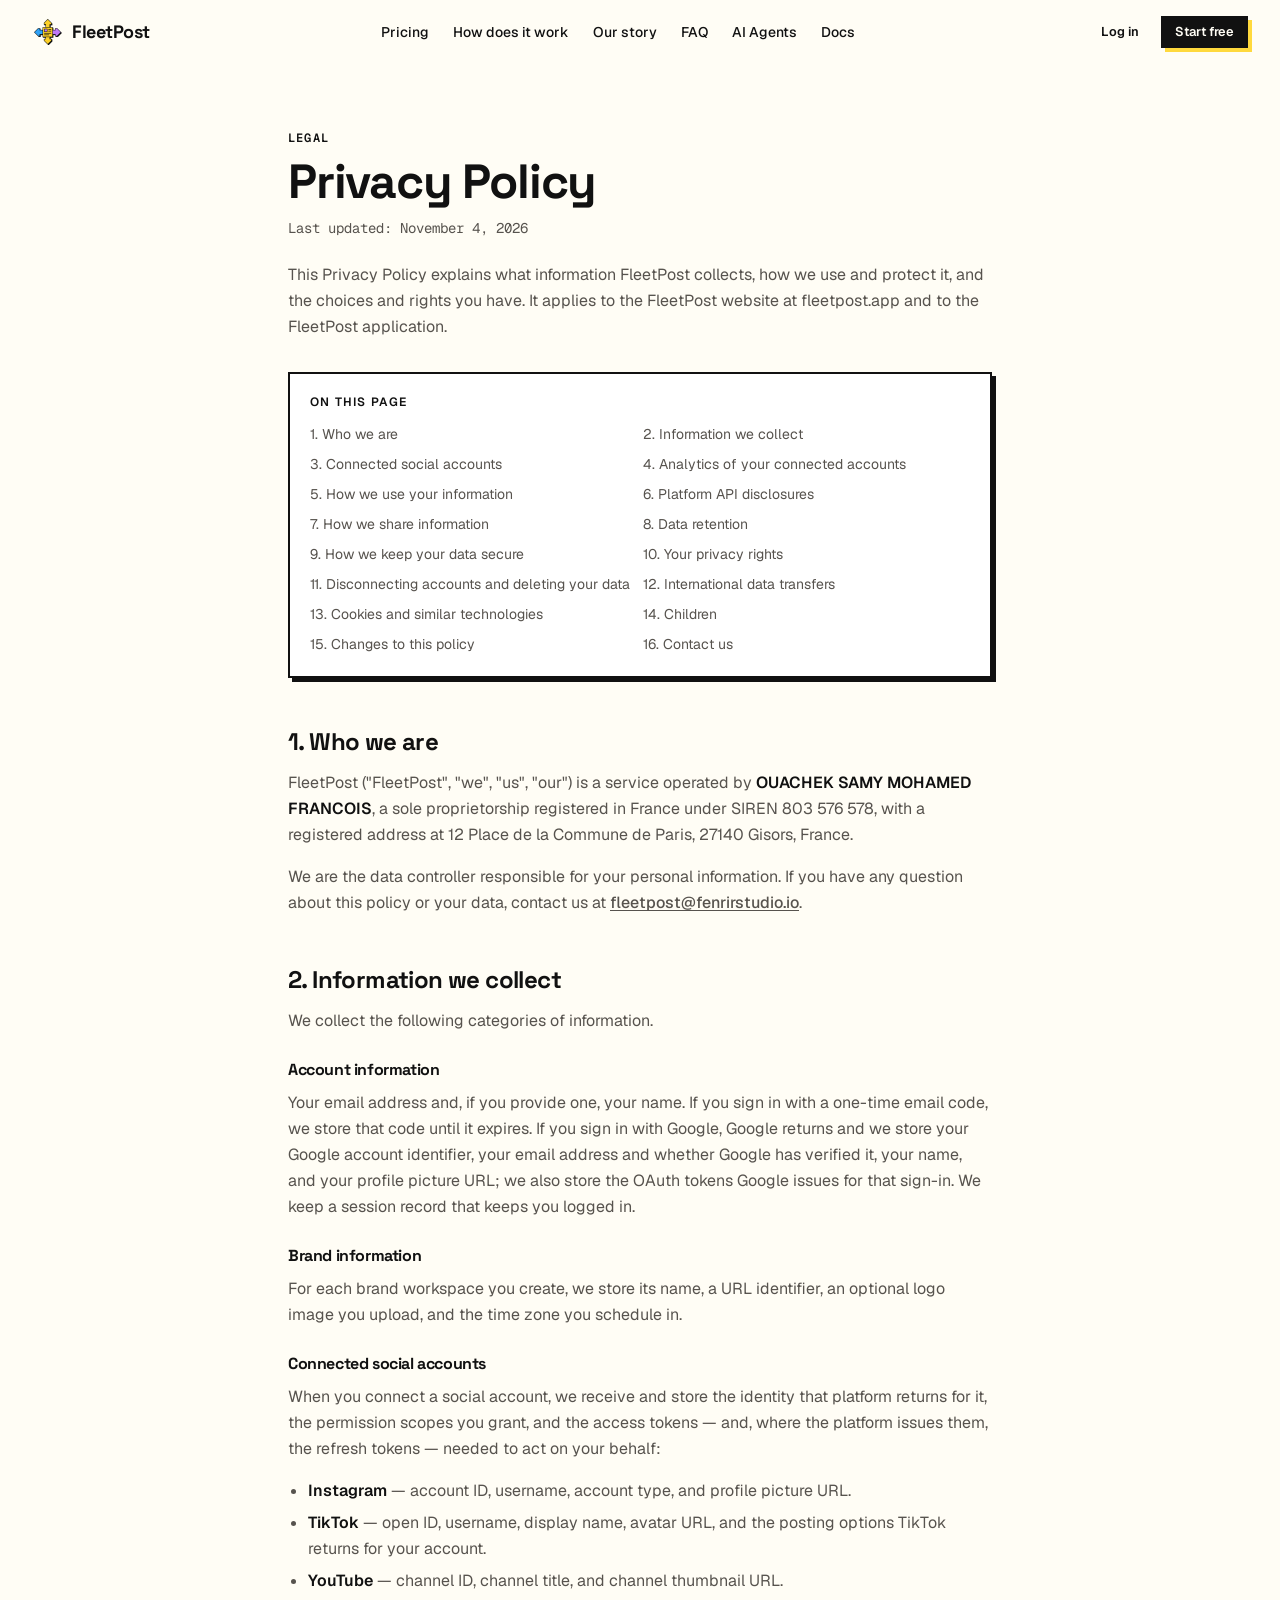
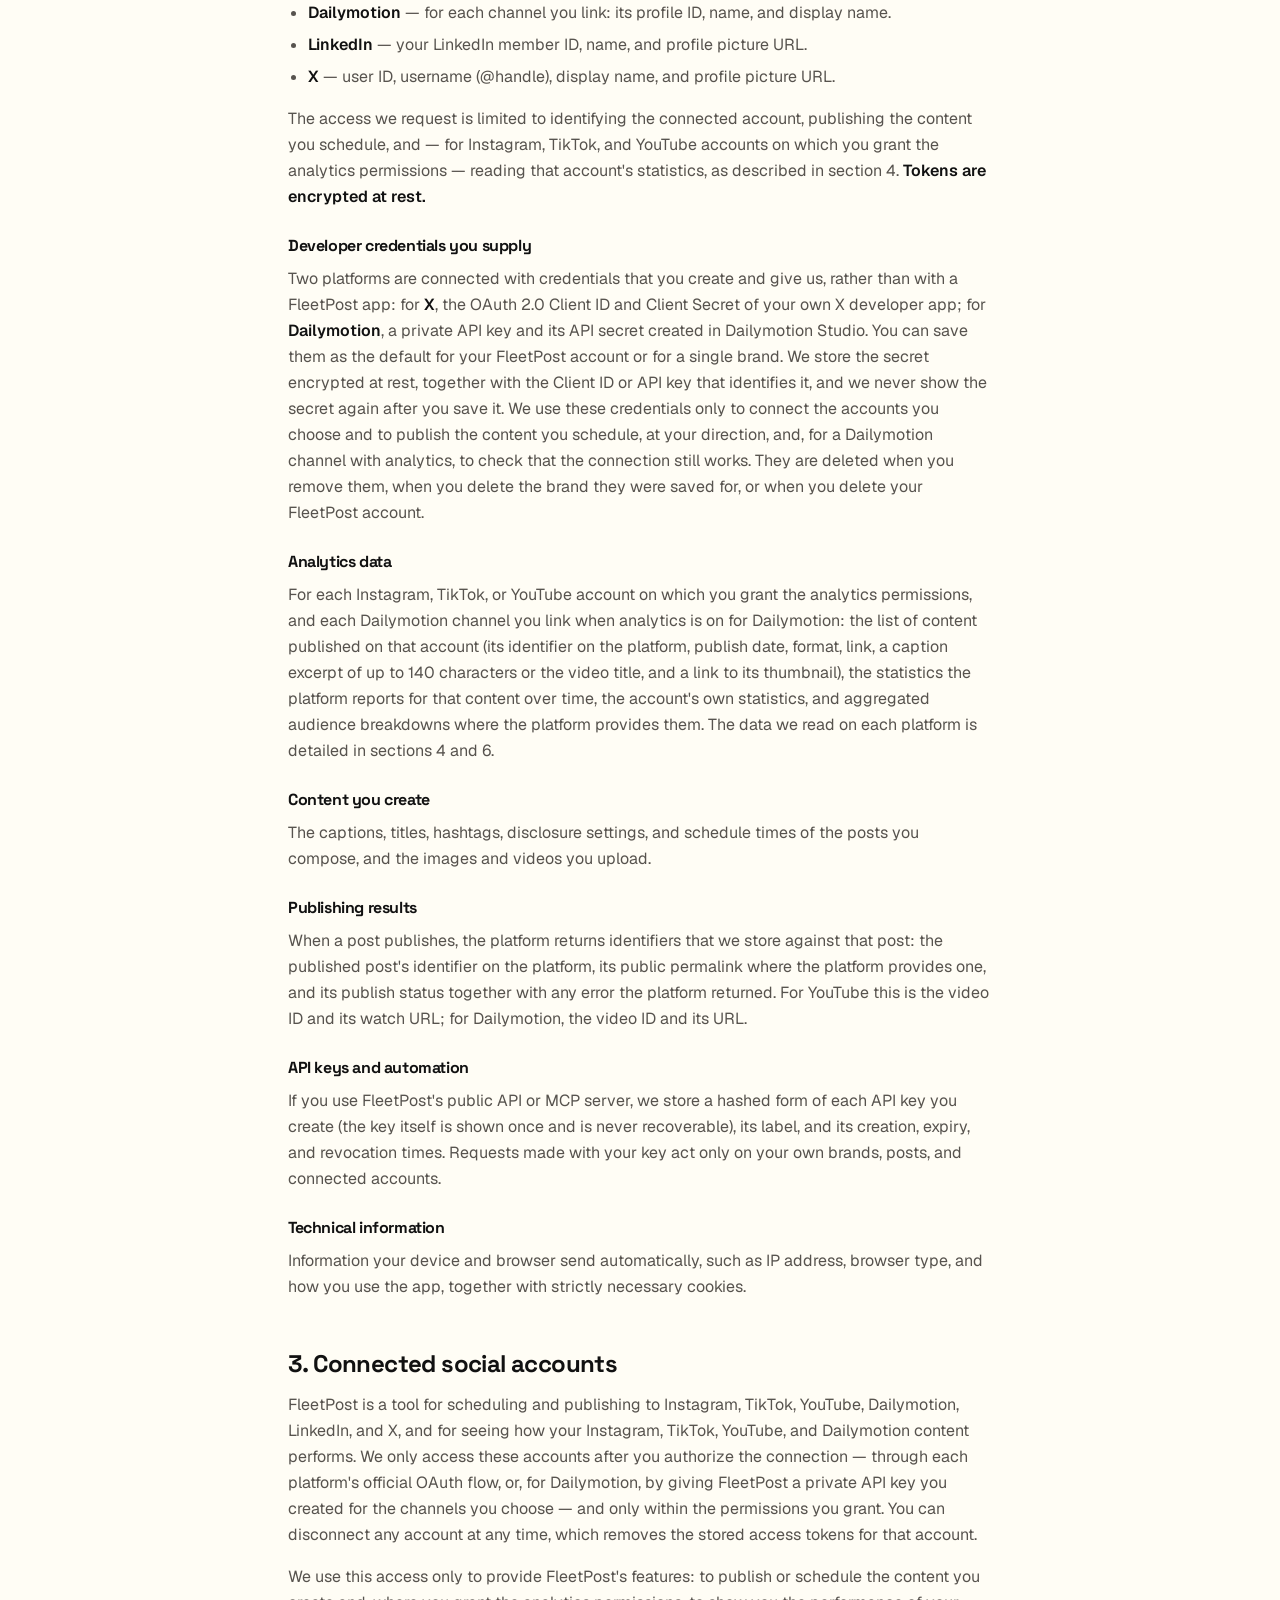
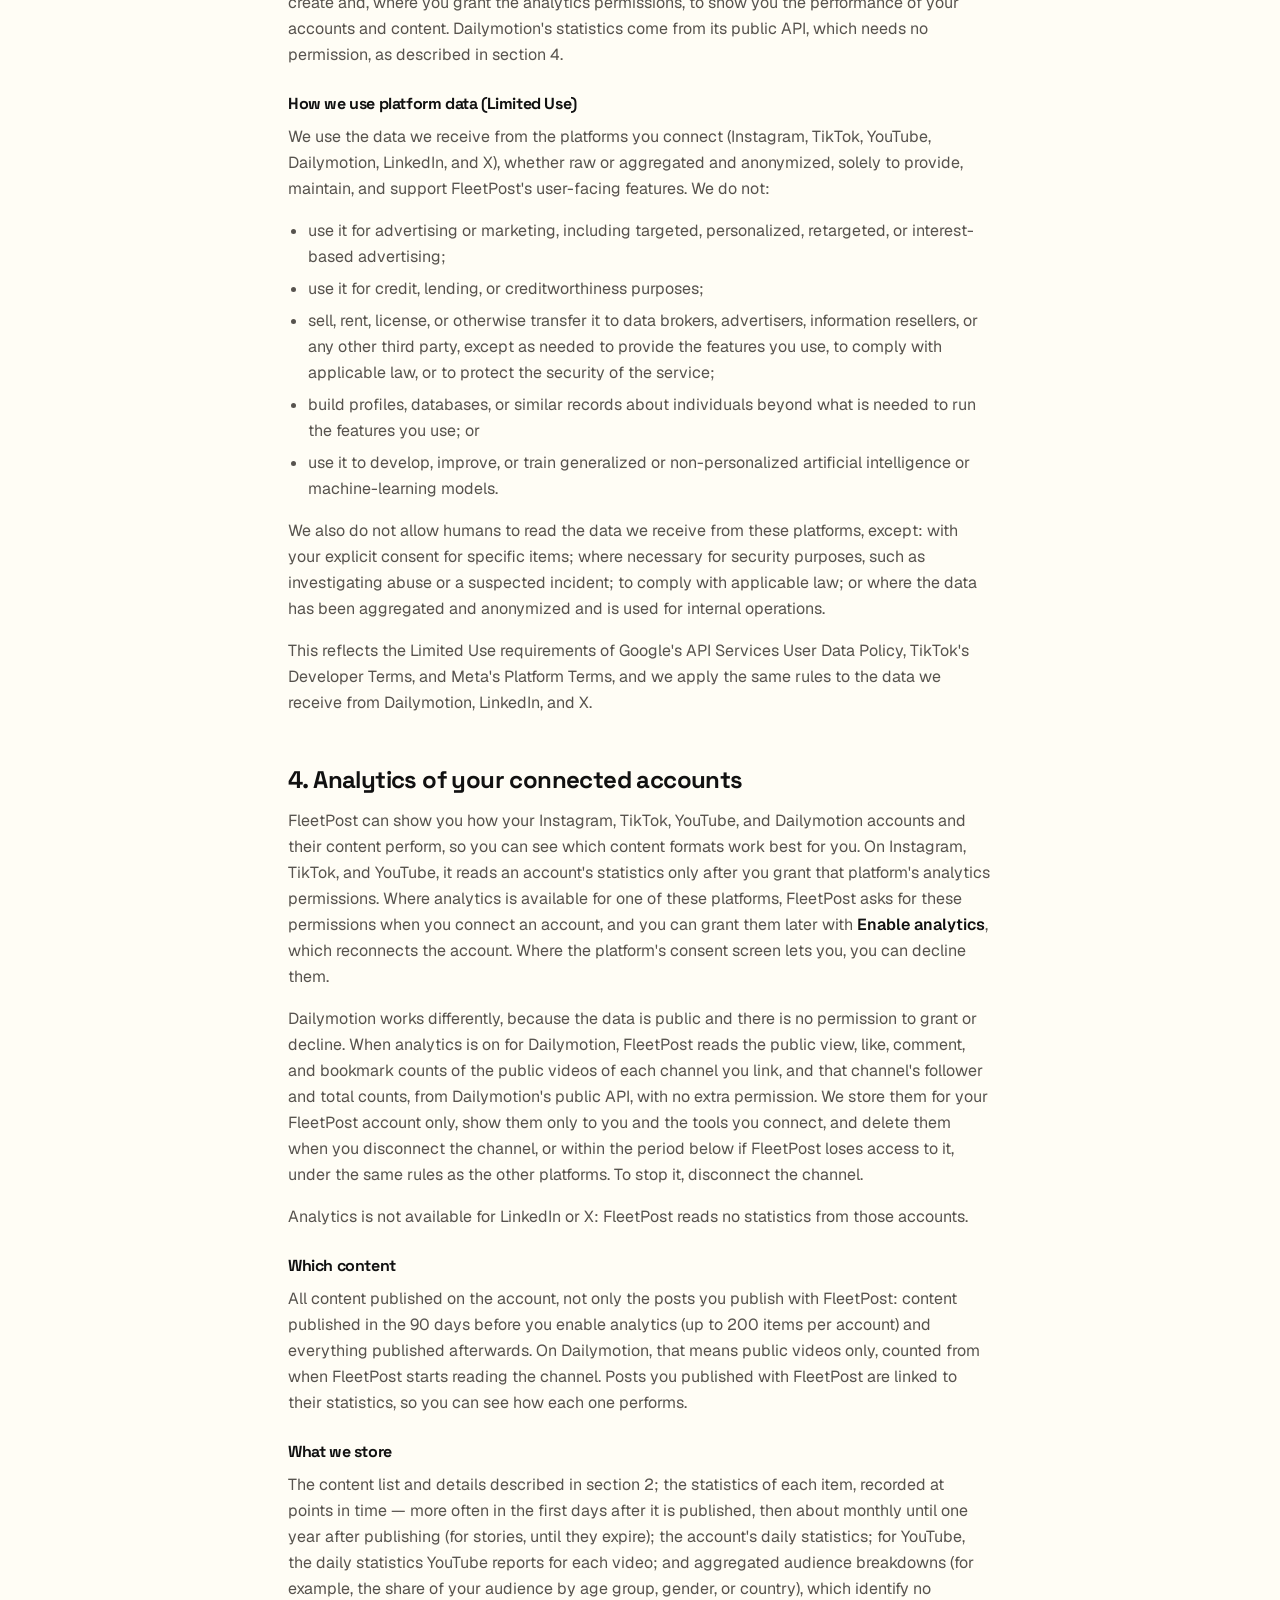
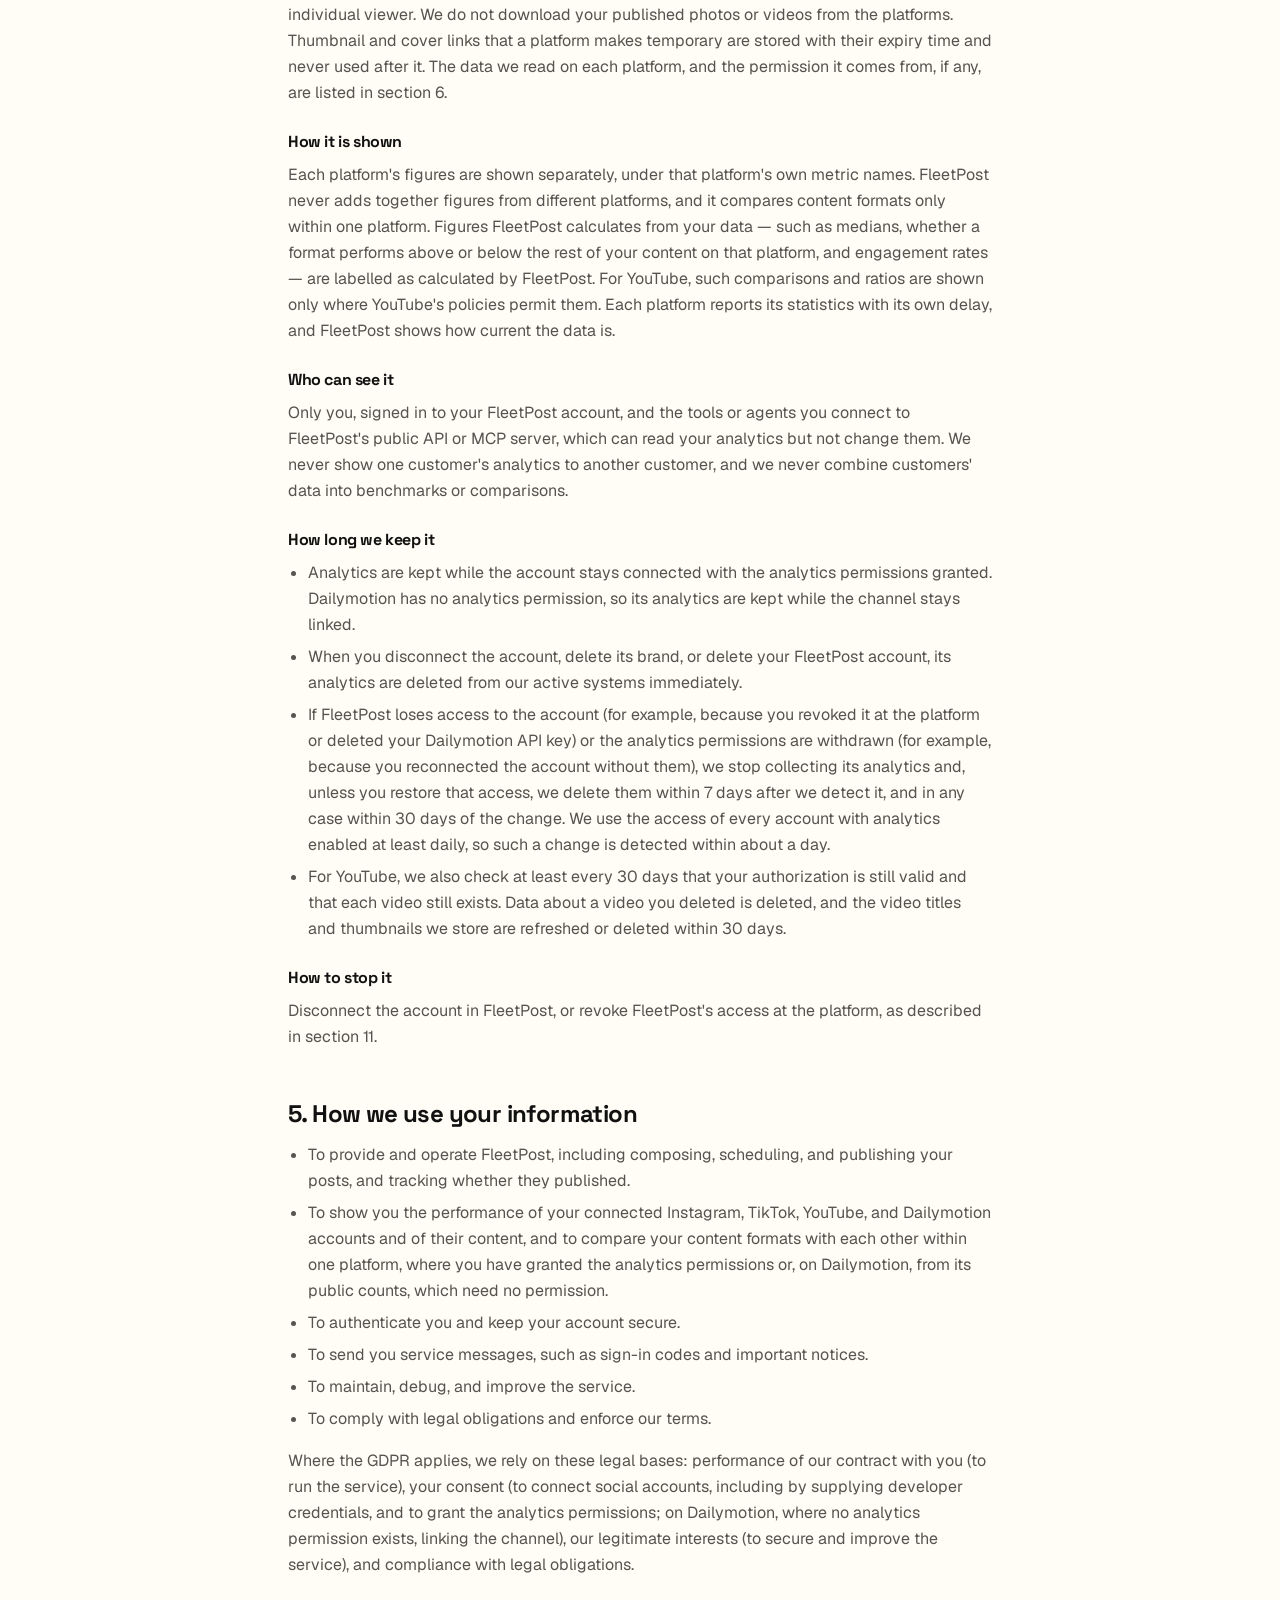
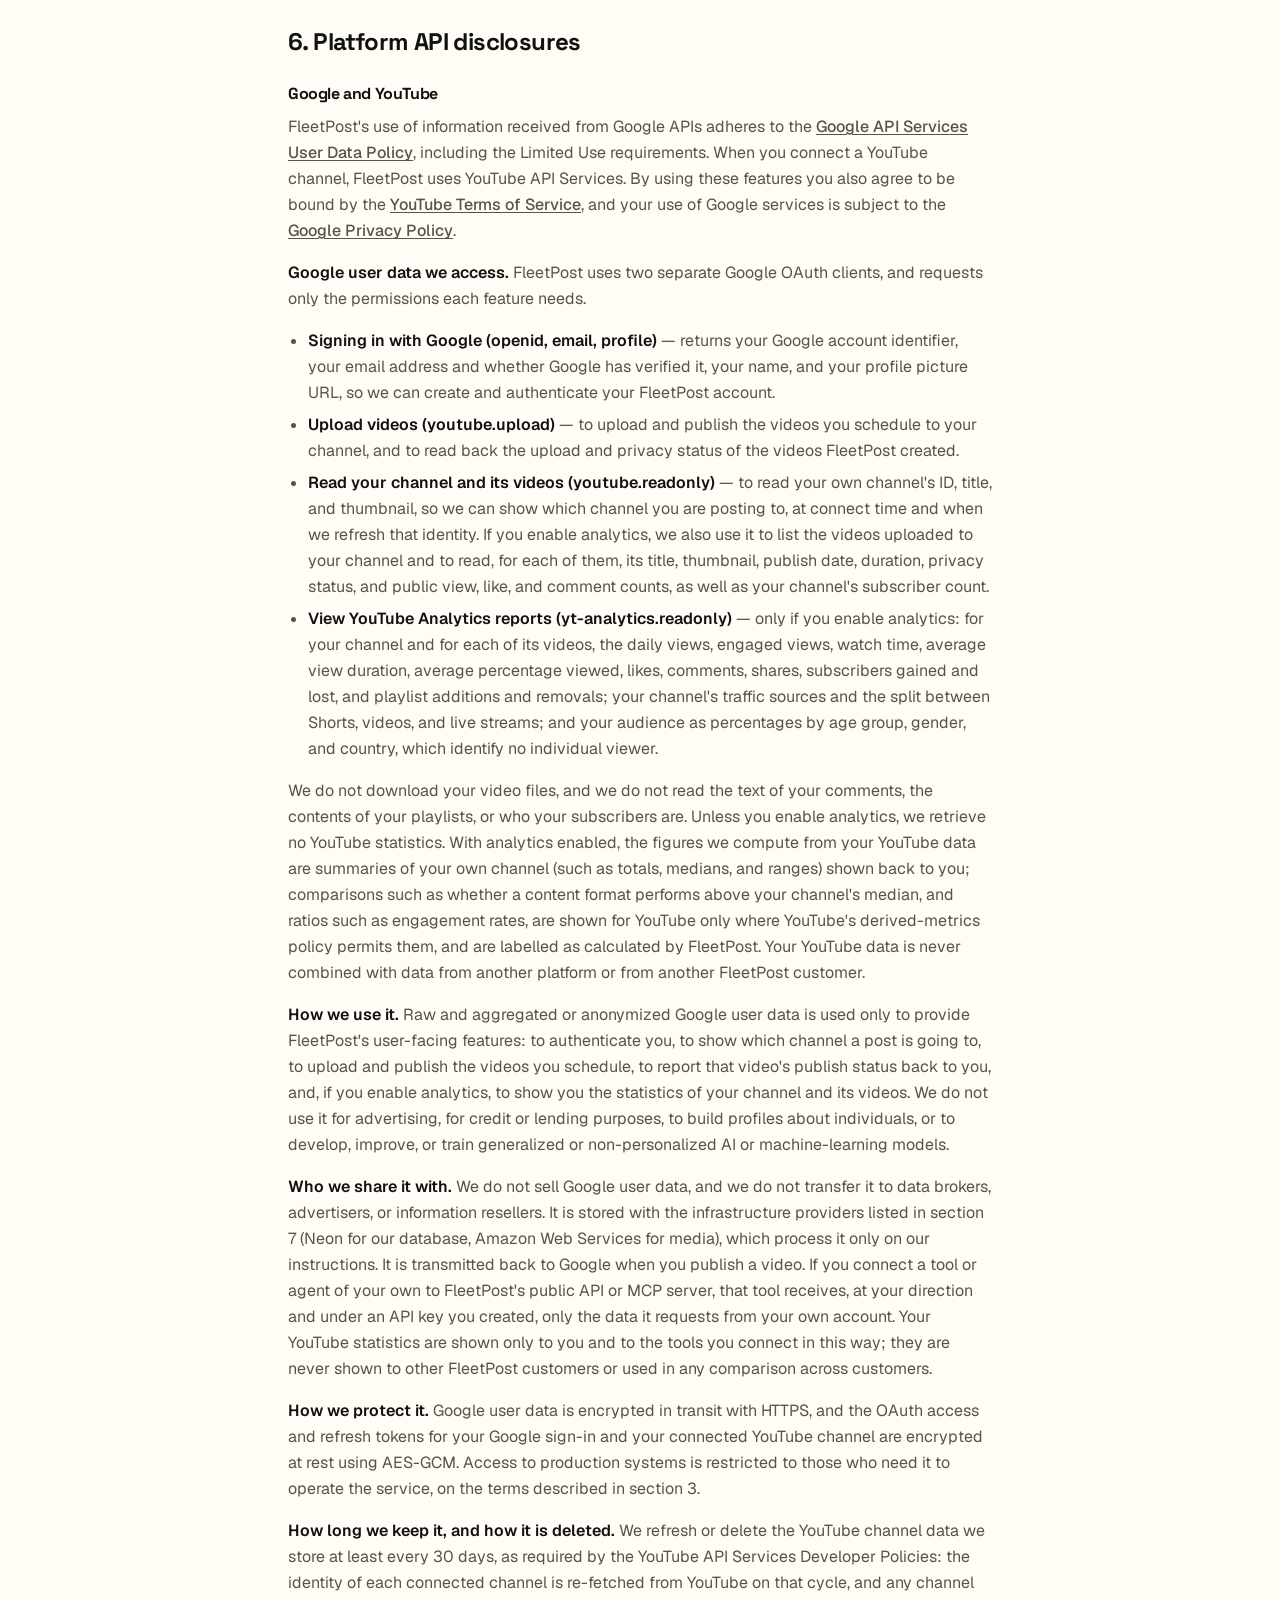
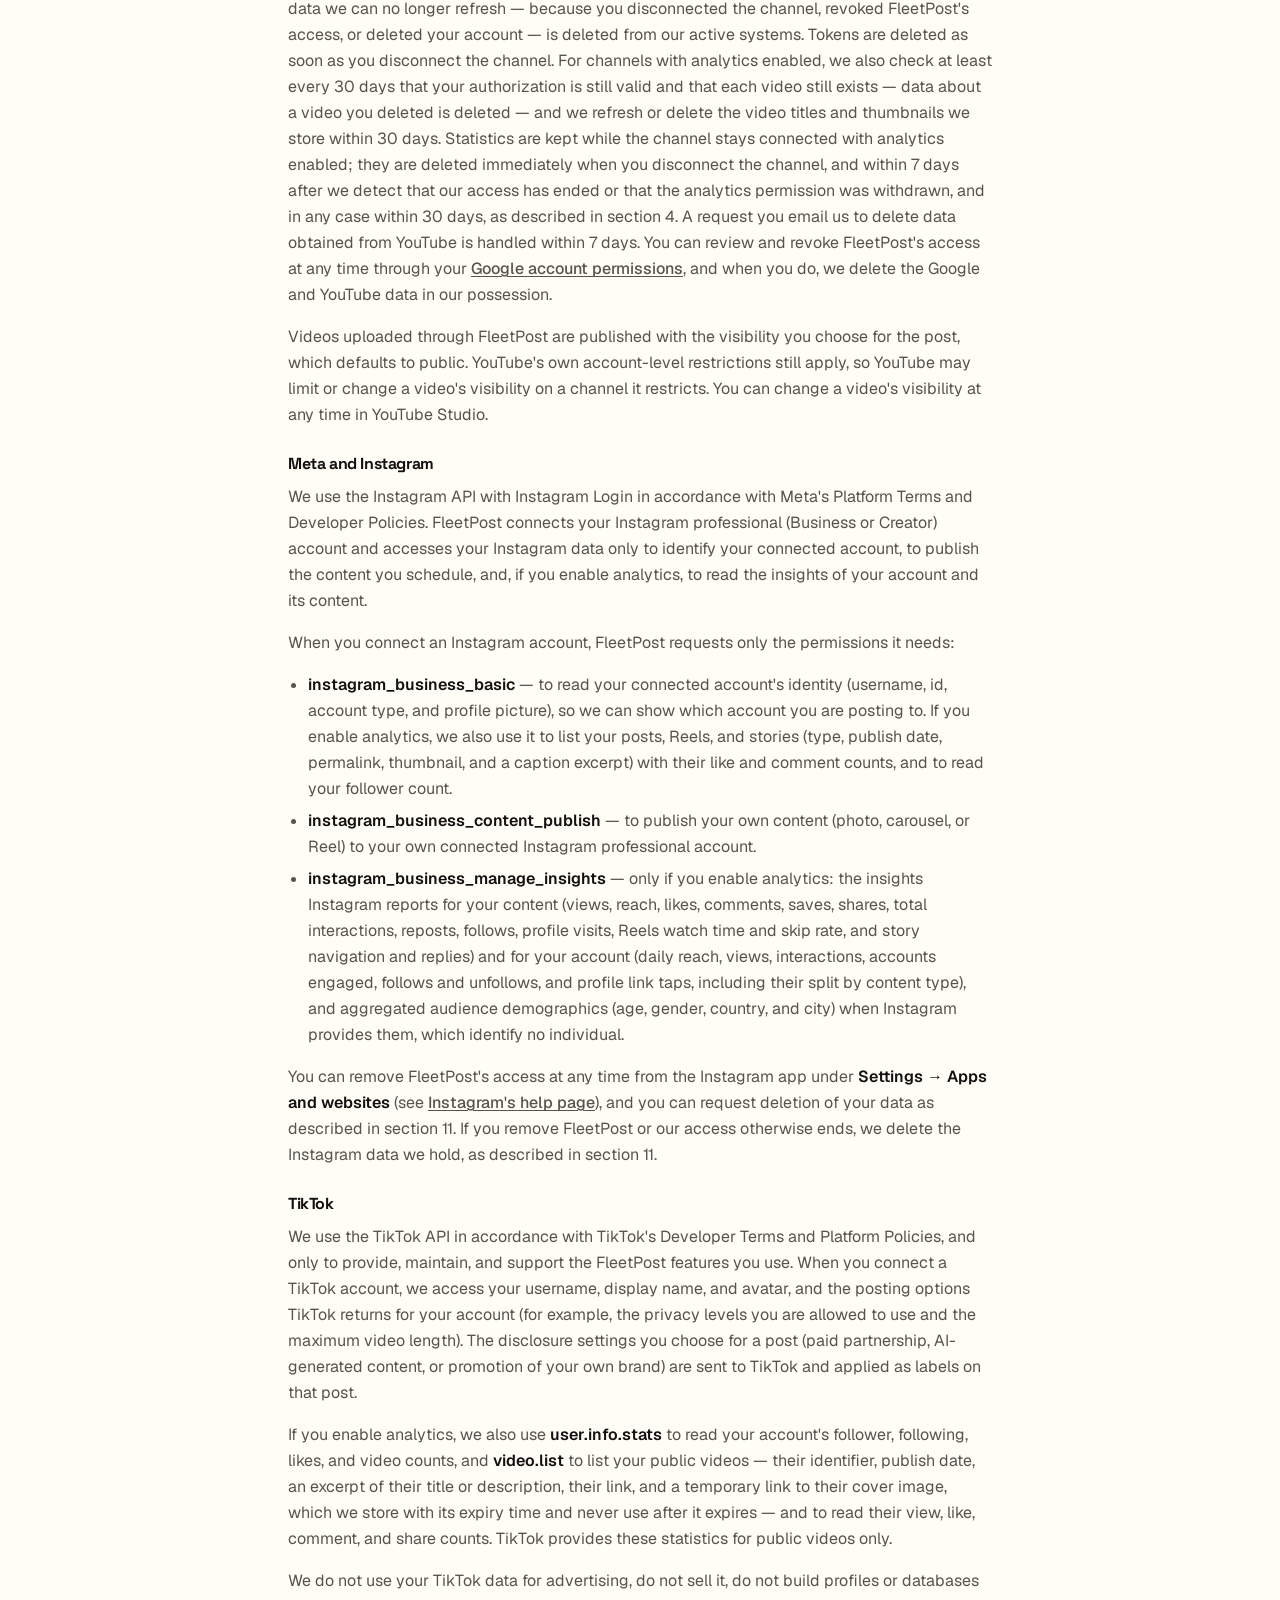
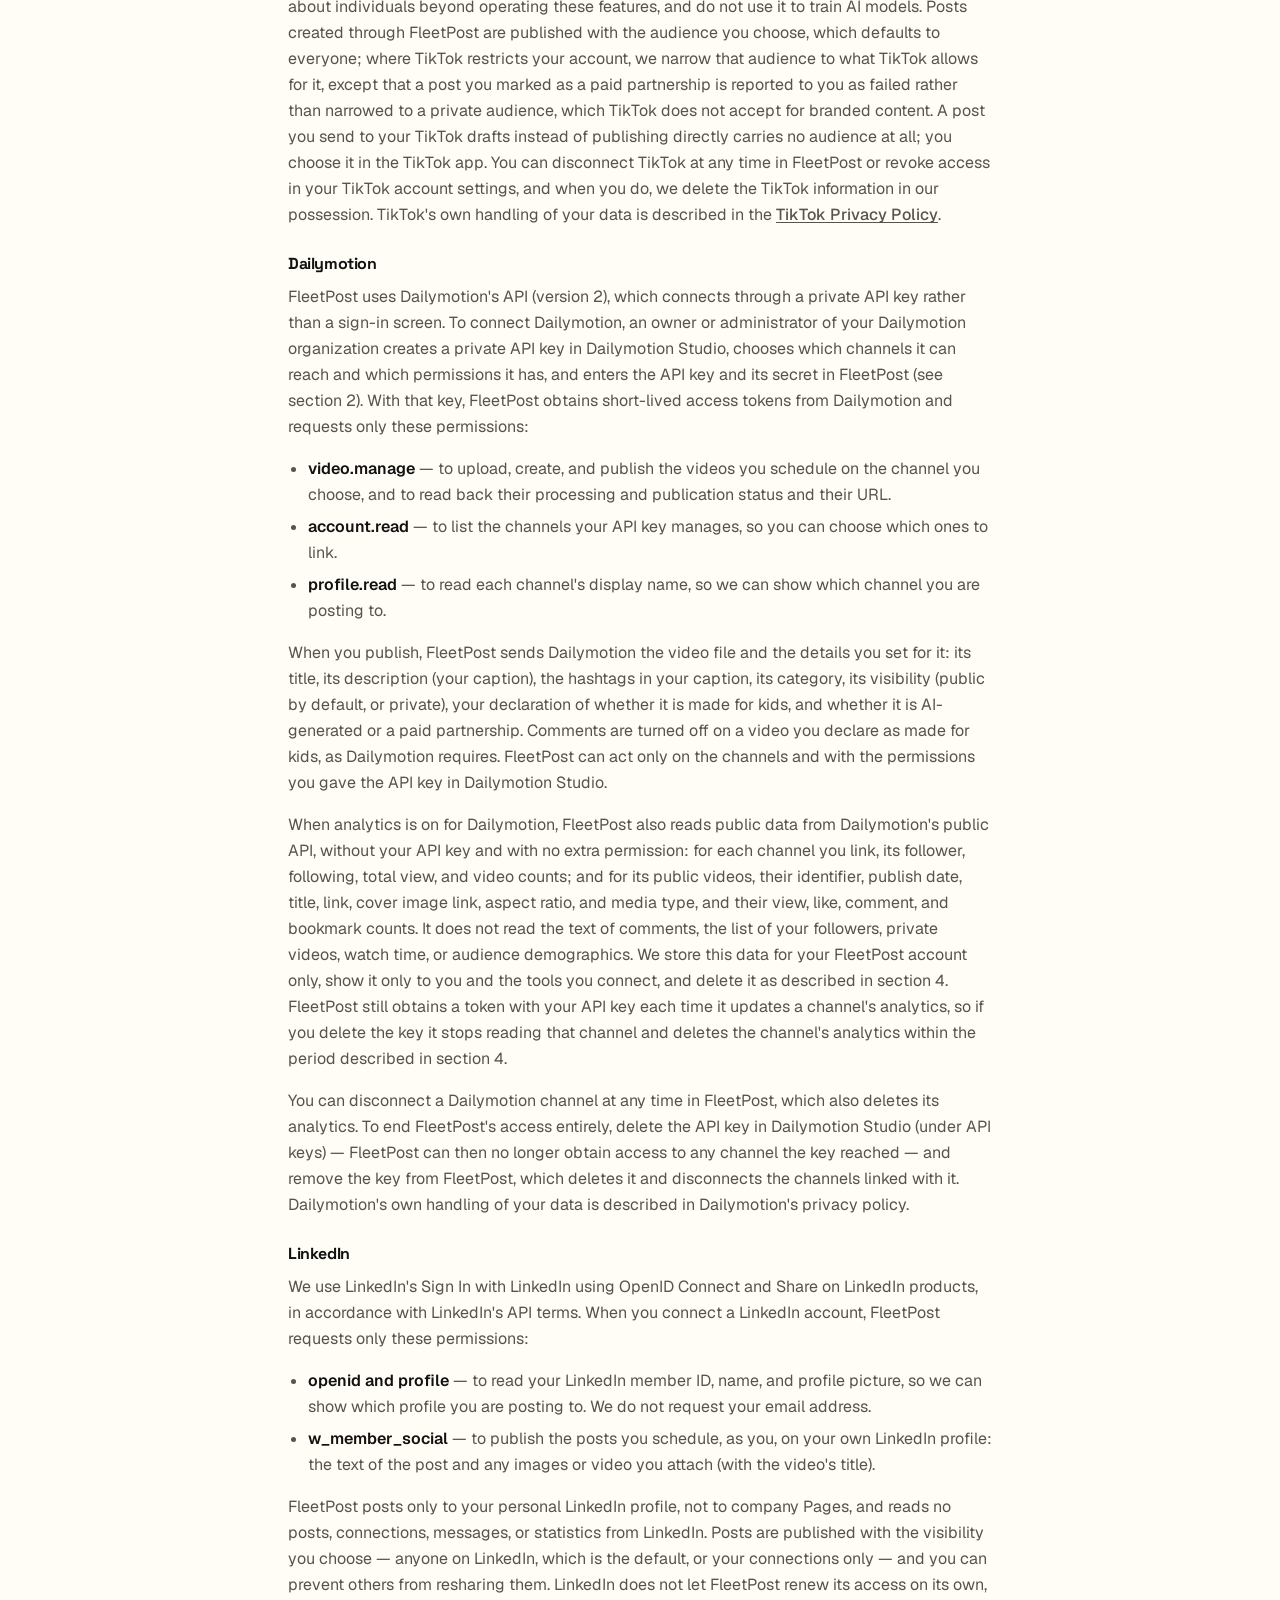
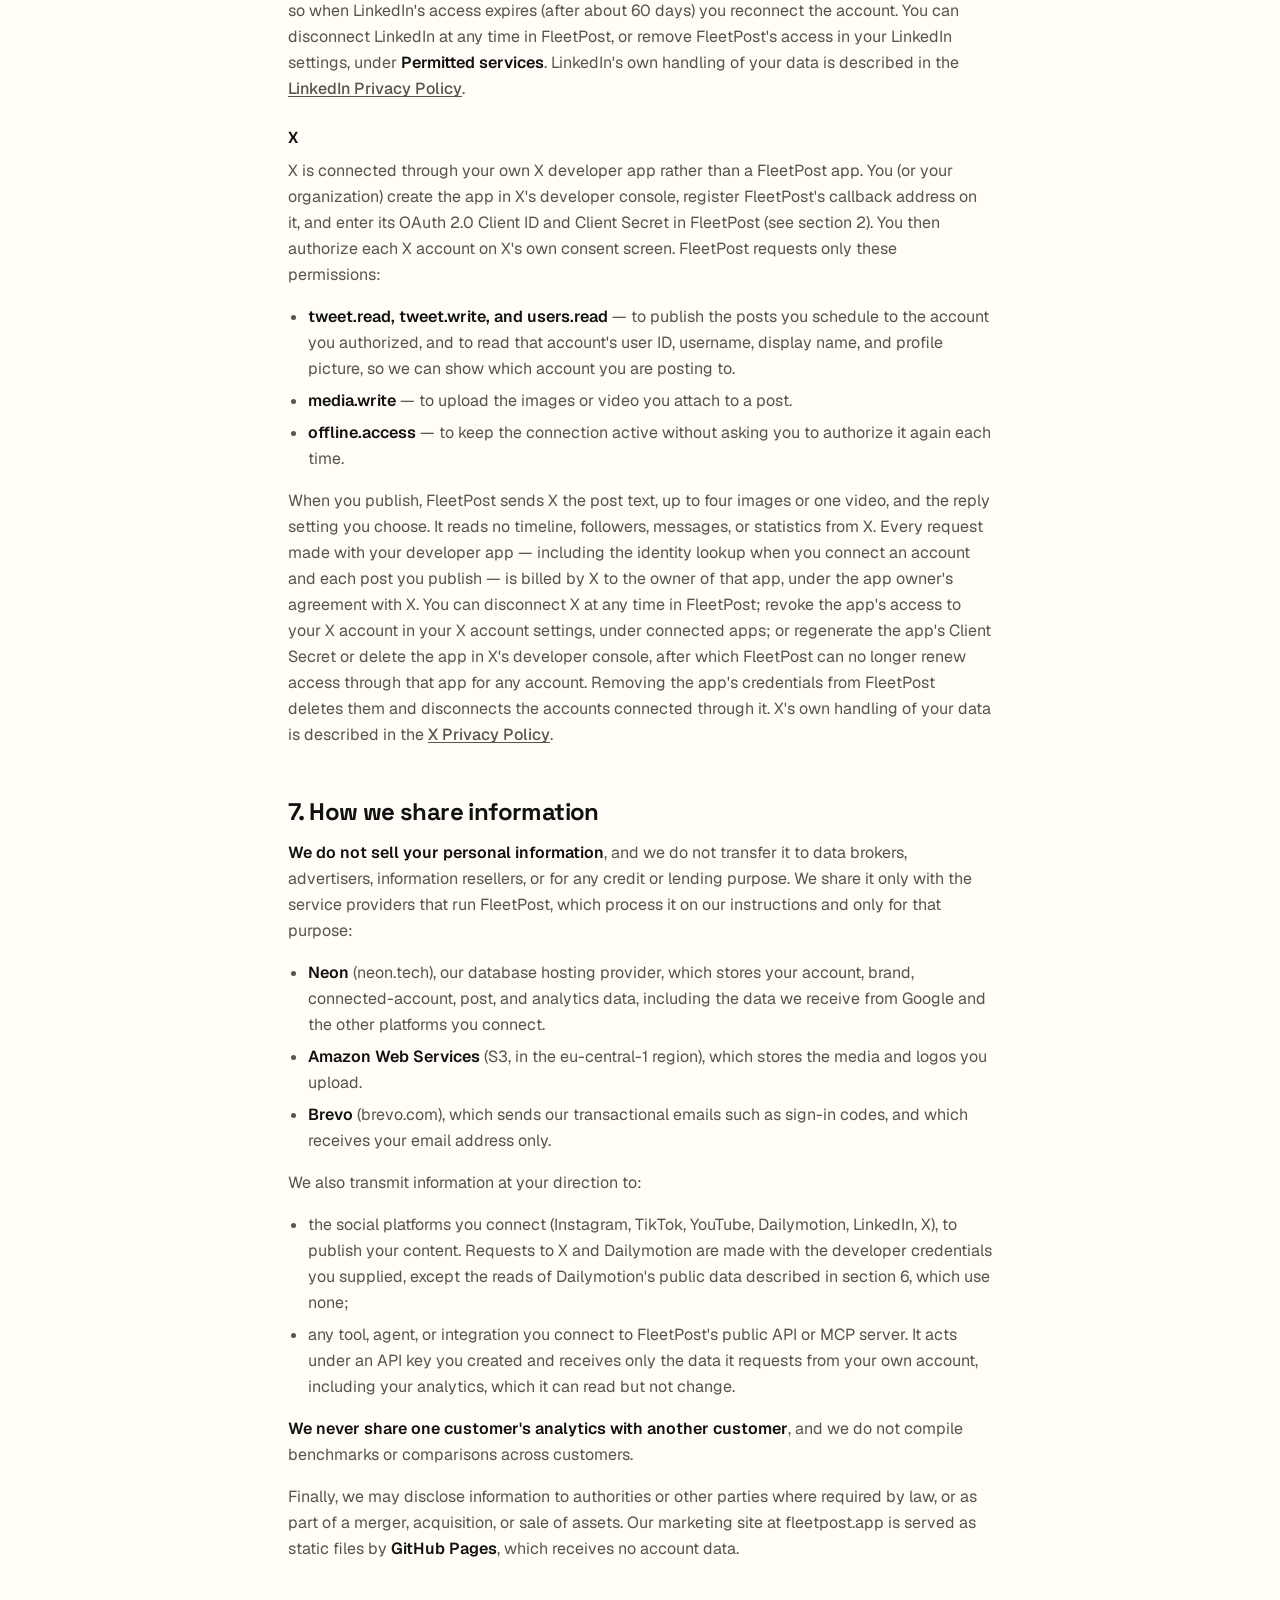
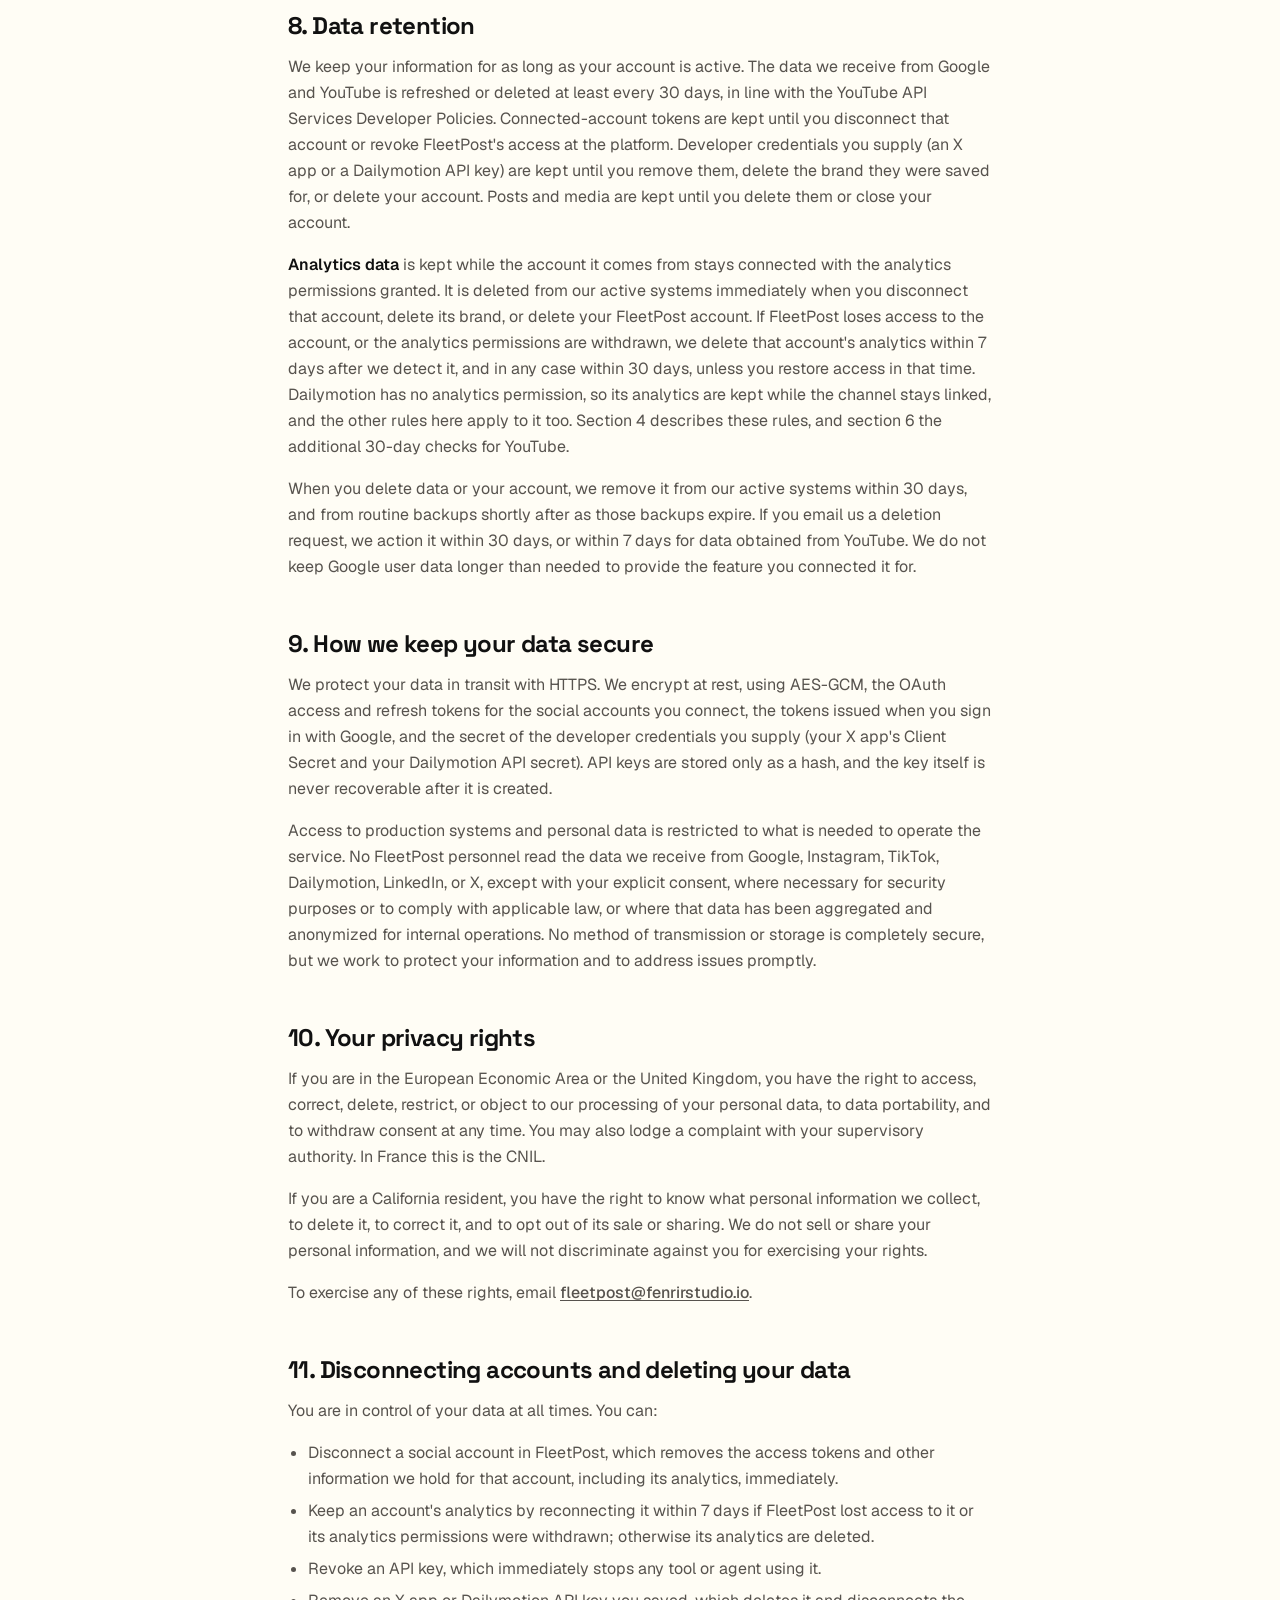
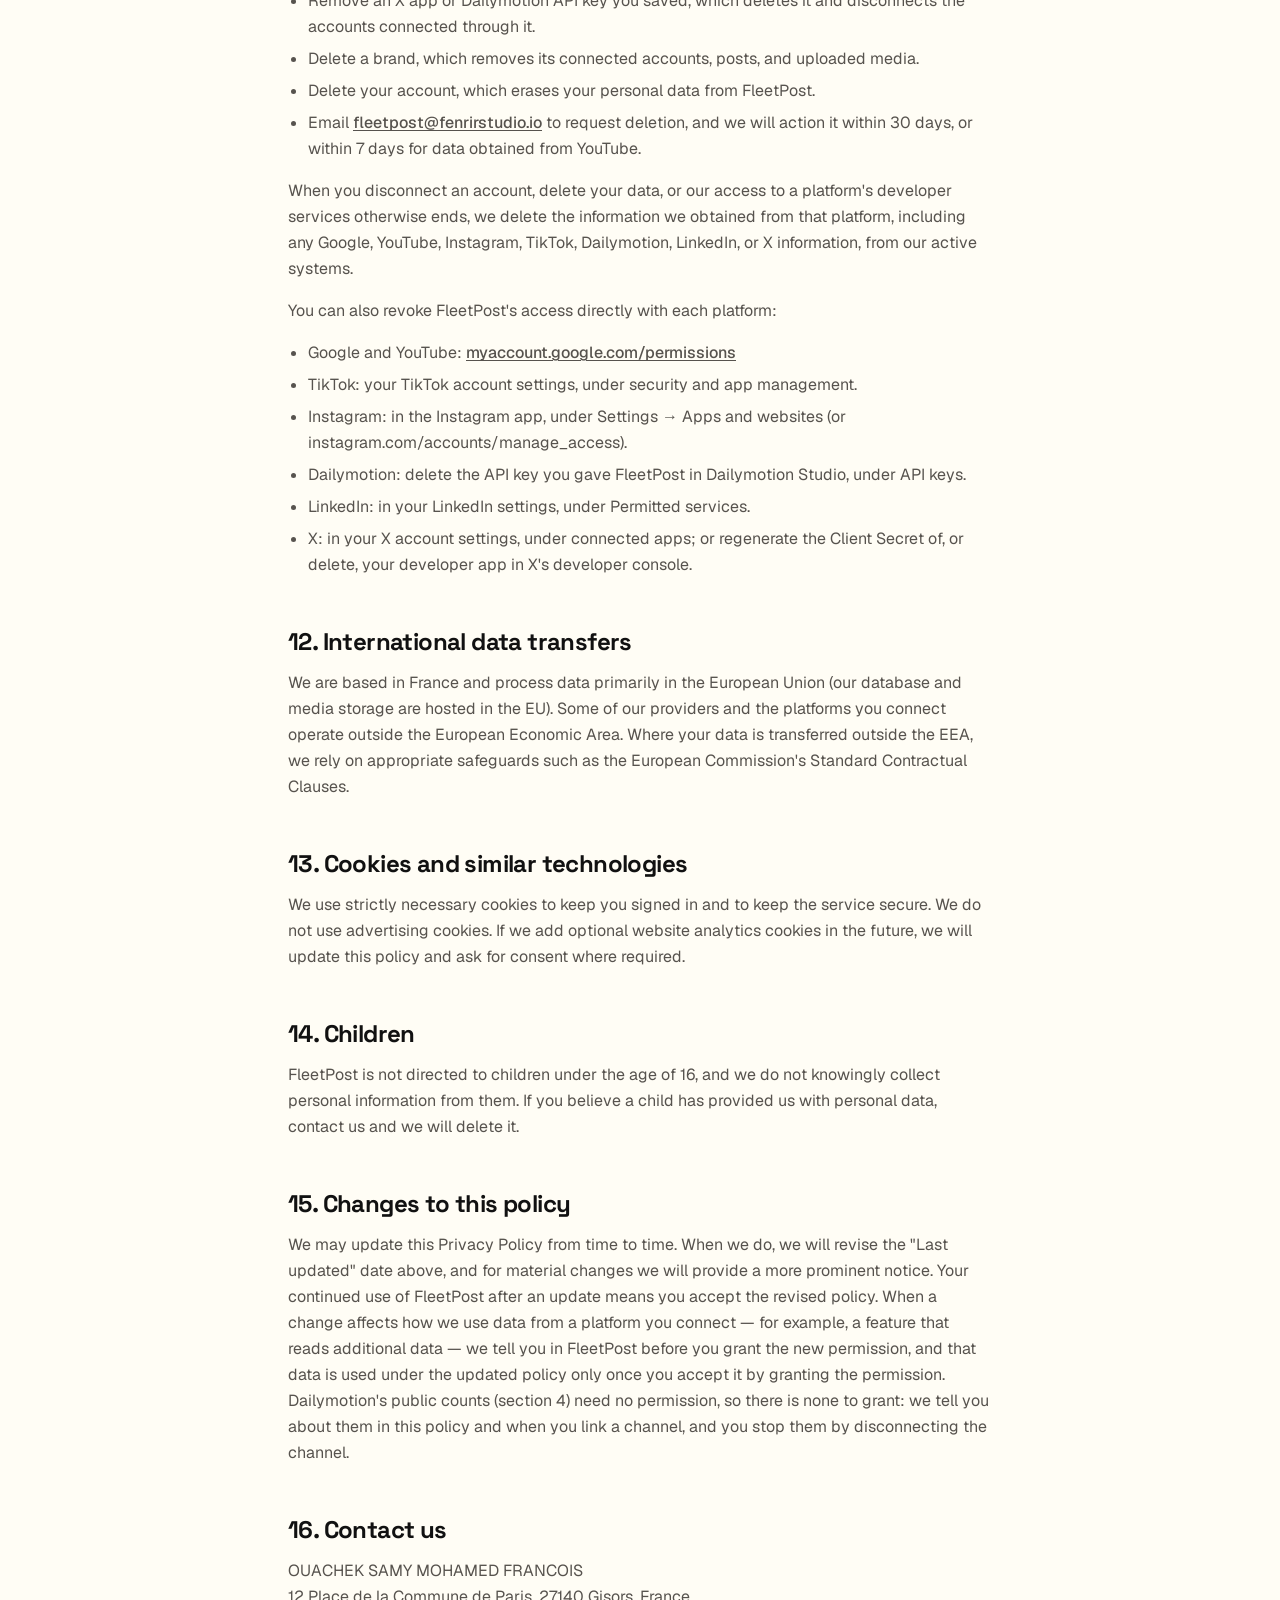
==== privacy/index.html @ 3031f9de "deploy: Fenrir-Studio-Tech/fleetpost-monorepo@86198245d2dfef2b4c200e9fab72f24594e030b6" ====
<!doctype html>
<html lang="en">
  <head>
    <meta charset="UTF-8" />
    <link rel="icon" href="/favicons/favicon.ico" sizes="any" />
    <link rel="icon" type="image/png" sizes="32x32" href="/favicons/favicon-32x32.png" />
    <link rel="icon" type="image/png" sizes="16x16" href="/favicons/favicon-16x16.png" />
    <link rel="apple-touch-icon" sizes="180x180" href="/favicons/apple-touch-icon.png" />
    <link rel="manifest" href="/site.webmanifest" />
    <meta name="viewport" content="width=device-width, initial-scale=1.0" />
    <title>Privacy Policy - FleetPost</title>
    <meta
      name="description"
      content="How FleetPost collects, uses, and protects your data, including the Instagram, TikTok, YouTube, Dailymotion, LinkedIn, and X accounts you connect."
    />
    <script type="module" crossorigin src="/assets/privacy-D638-QWC.js"></script>
    <link rel="modulepreload" crossorigin href="/assets/site-nav-xrDNlzE-.js">
    <link rel="modulepreload" crossorigin href="/assets/legal-layout-DD5T8txc.js">
    <link rel="stylesheet" crossorigin href="/assets/site-nav-BZJP7CCD.css">
  </head>
  <body>
    <div id="root"></div>
  </body>
</html>
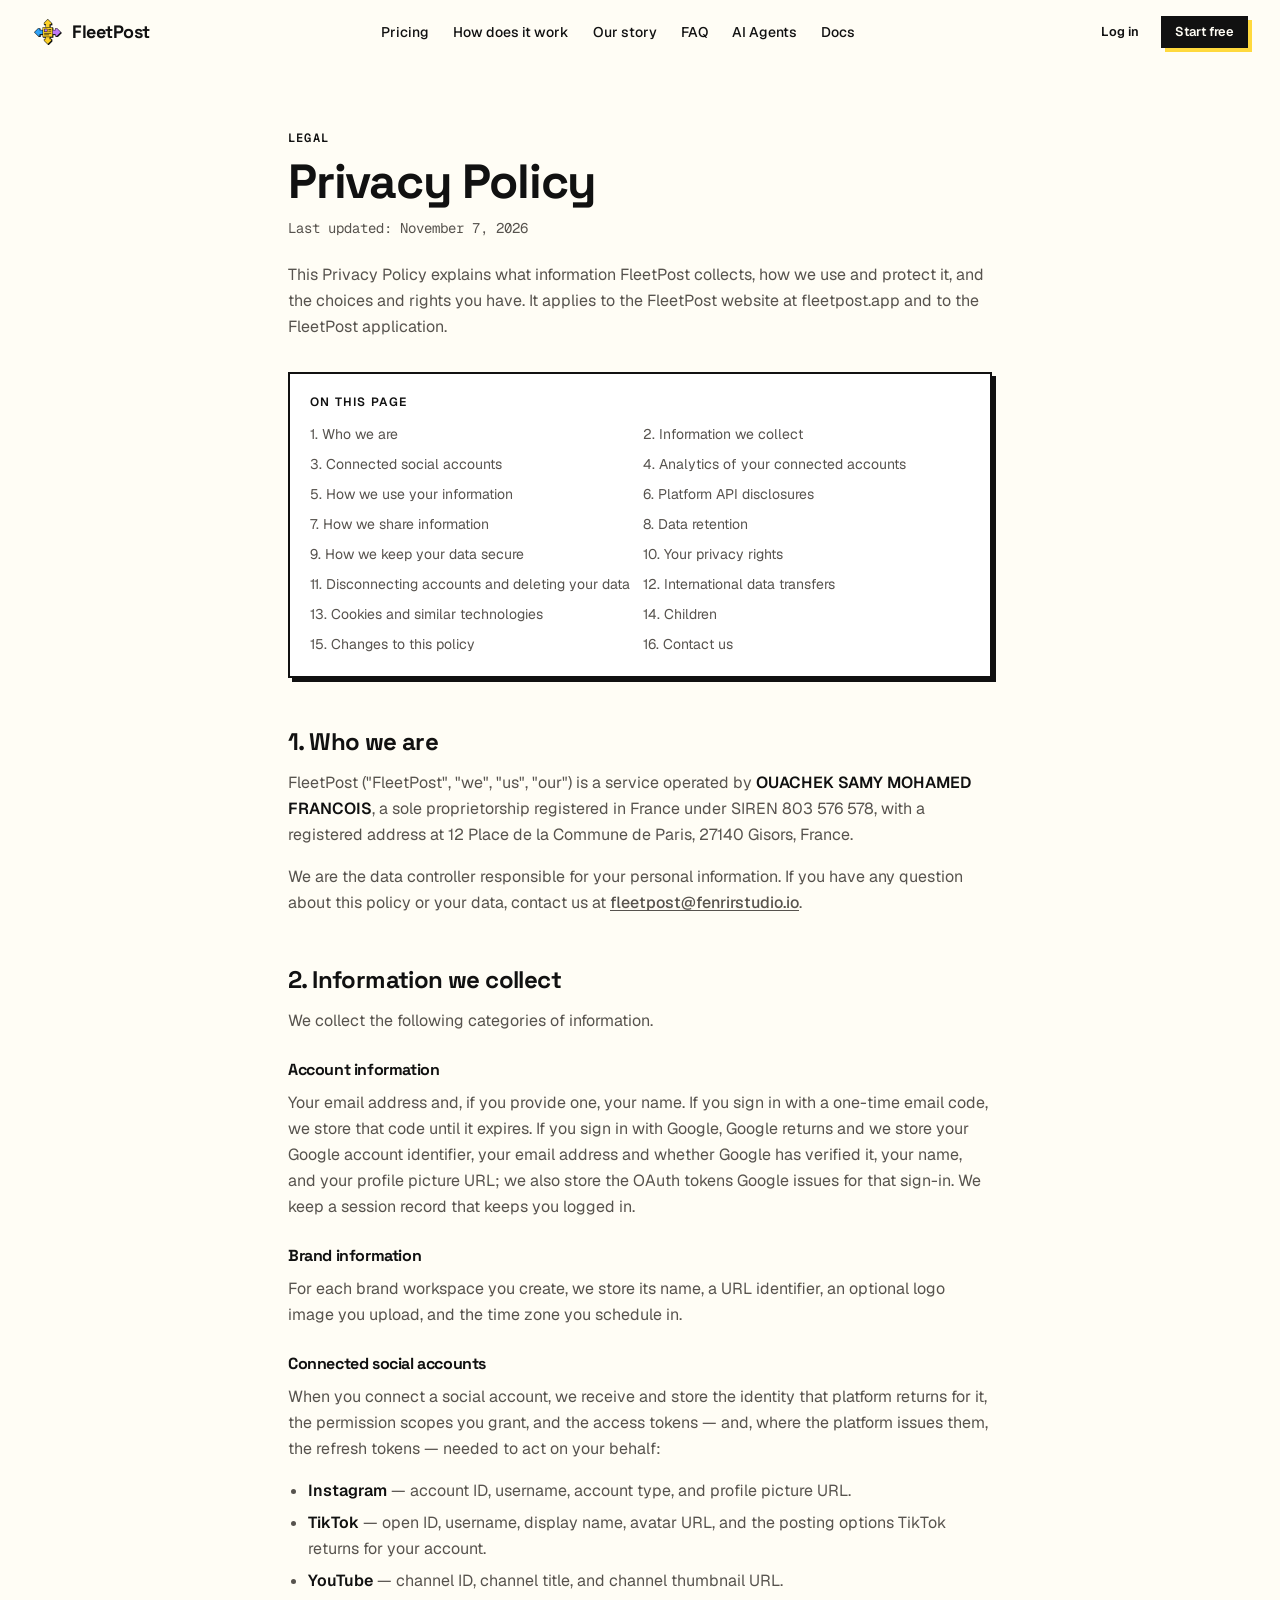
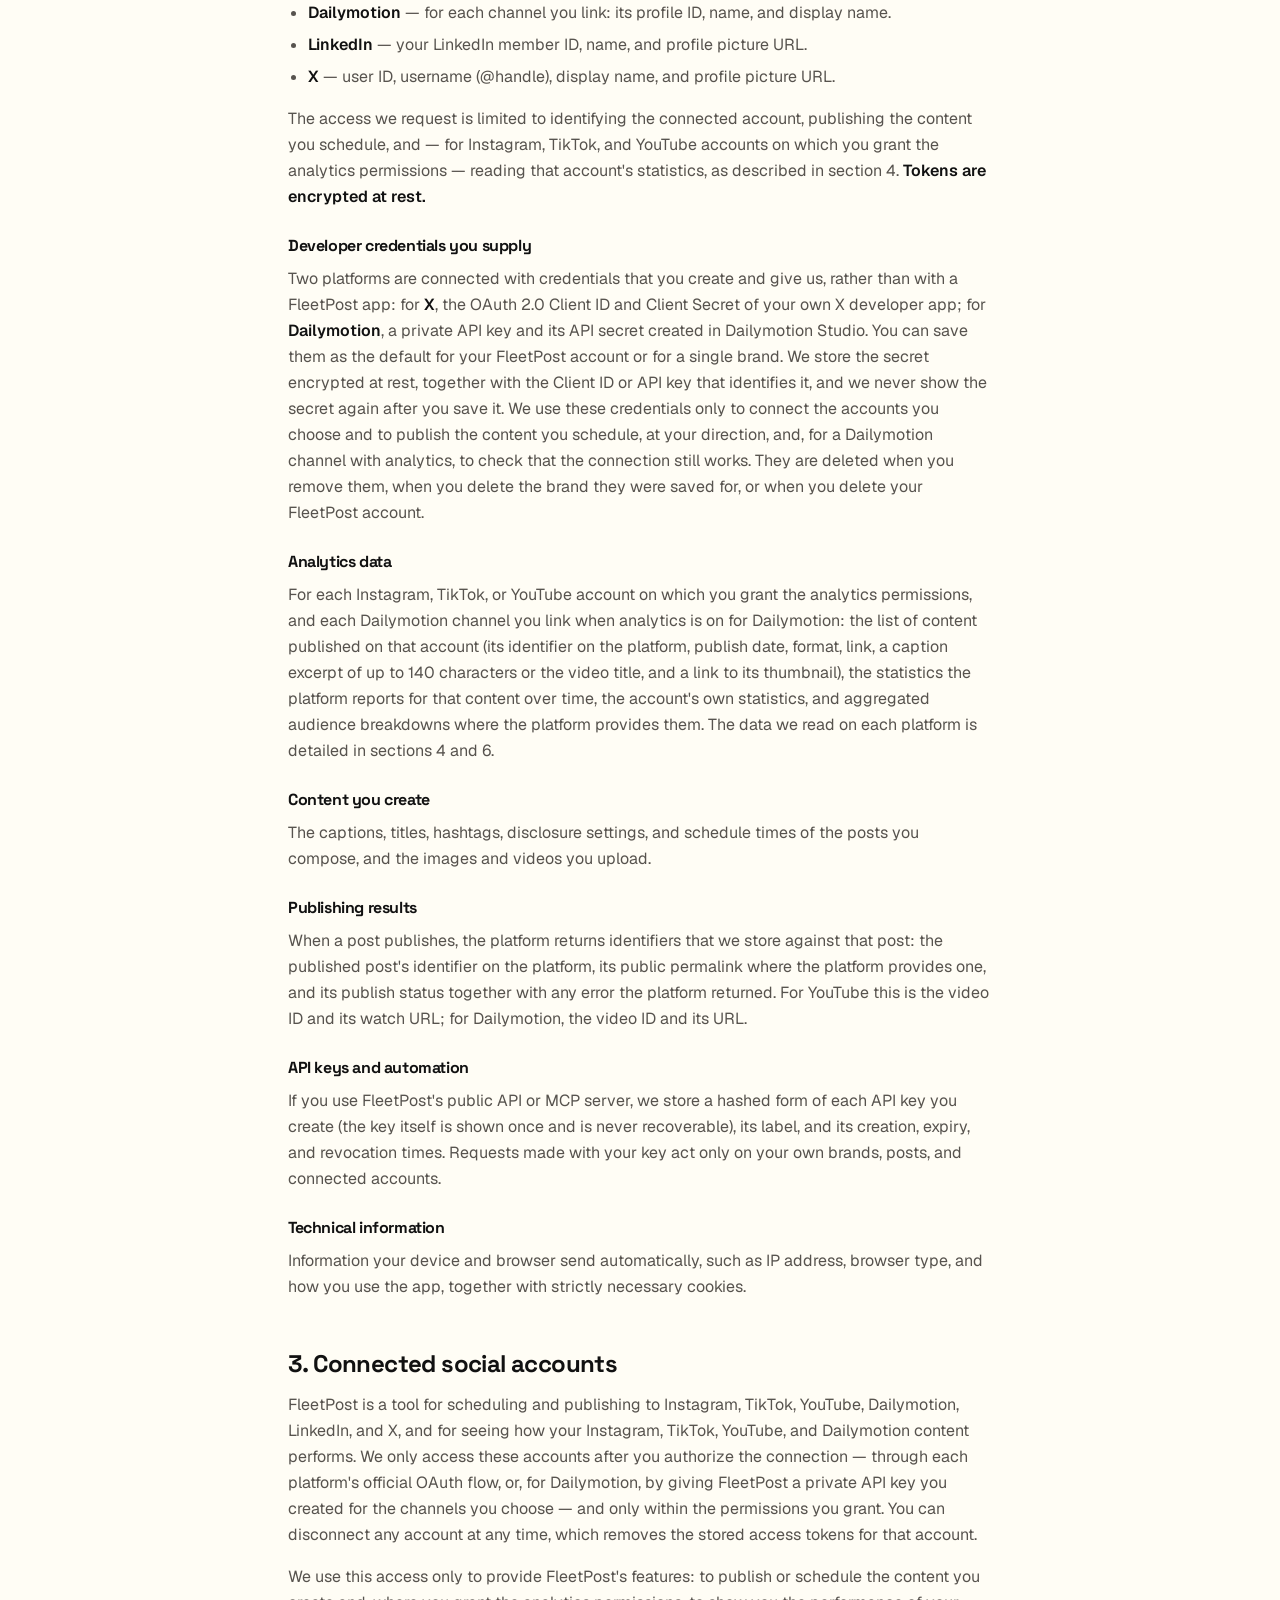
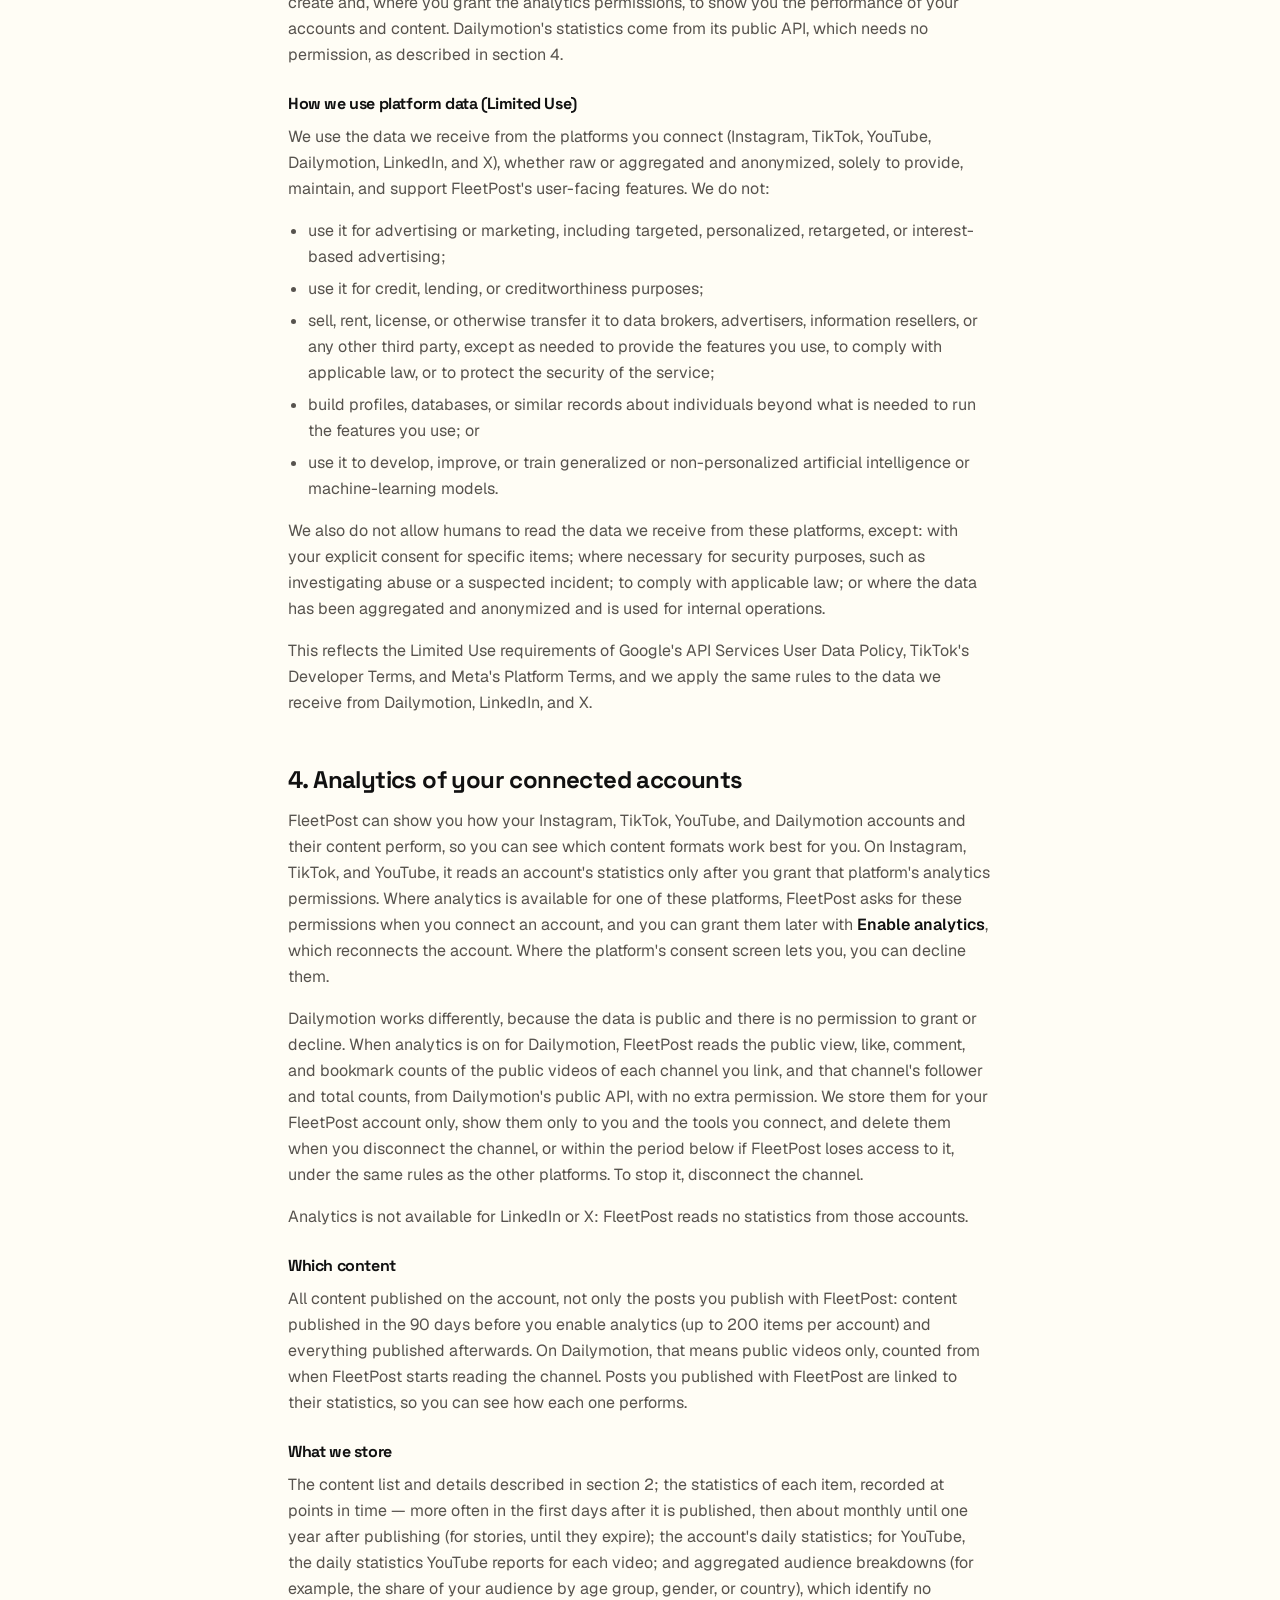
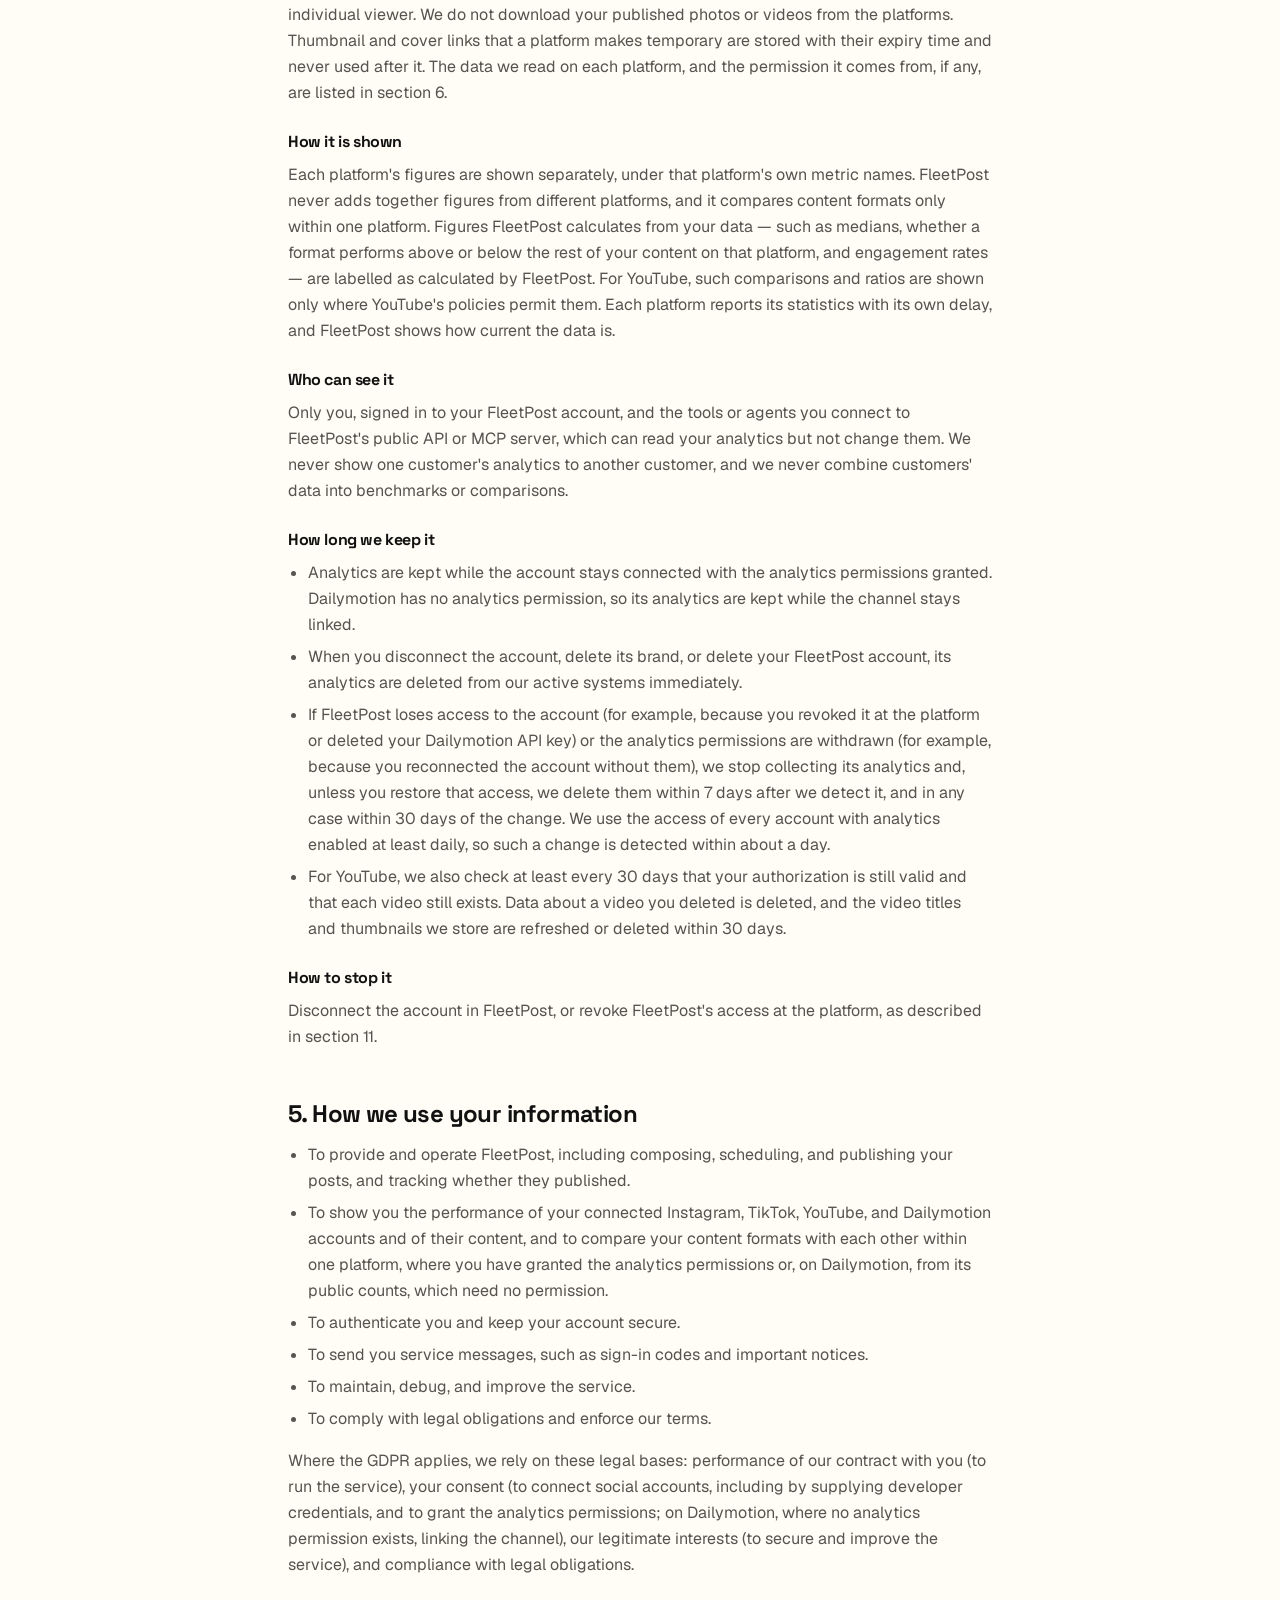
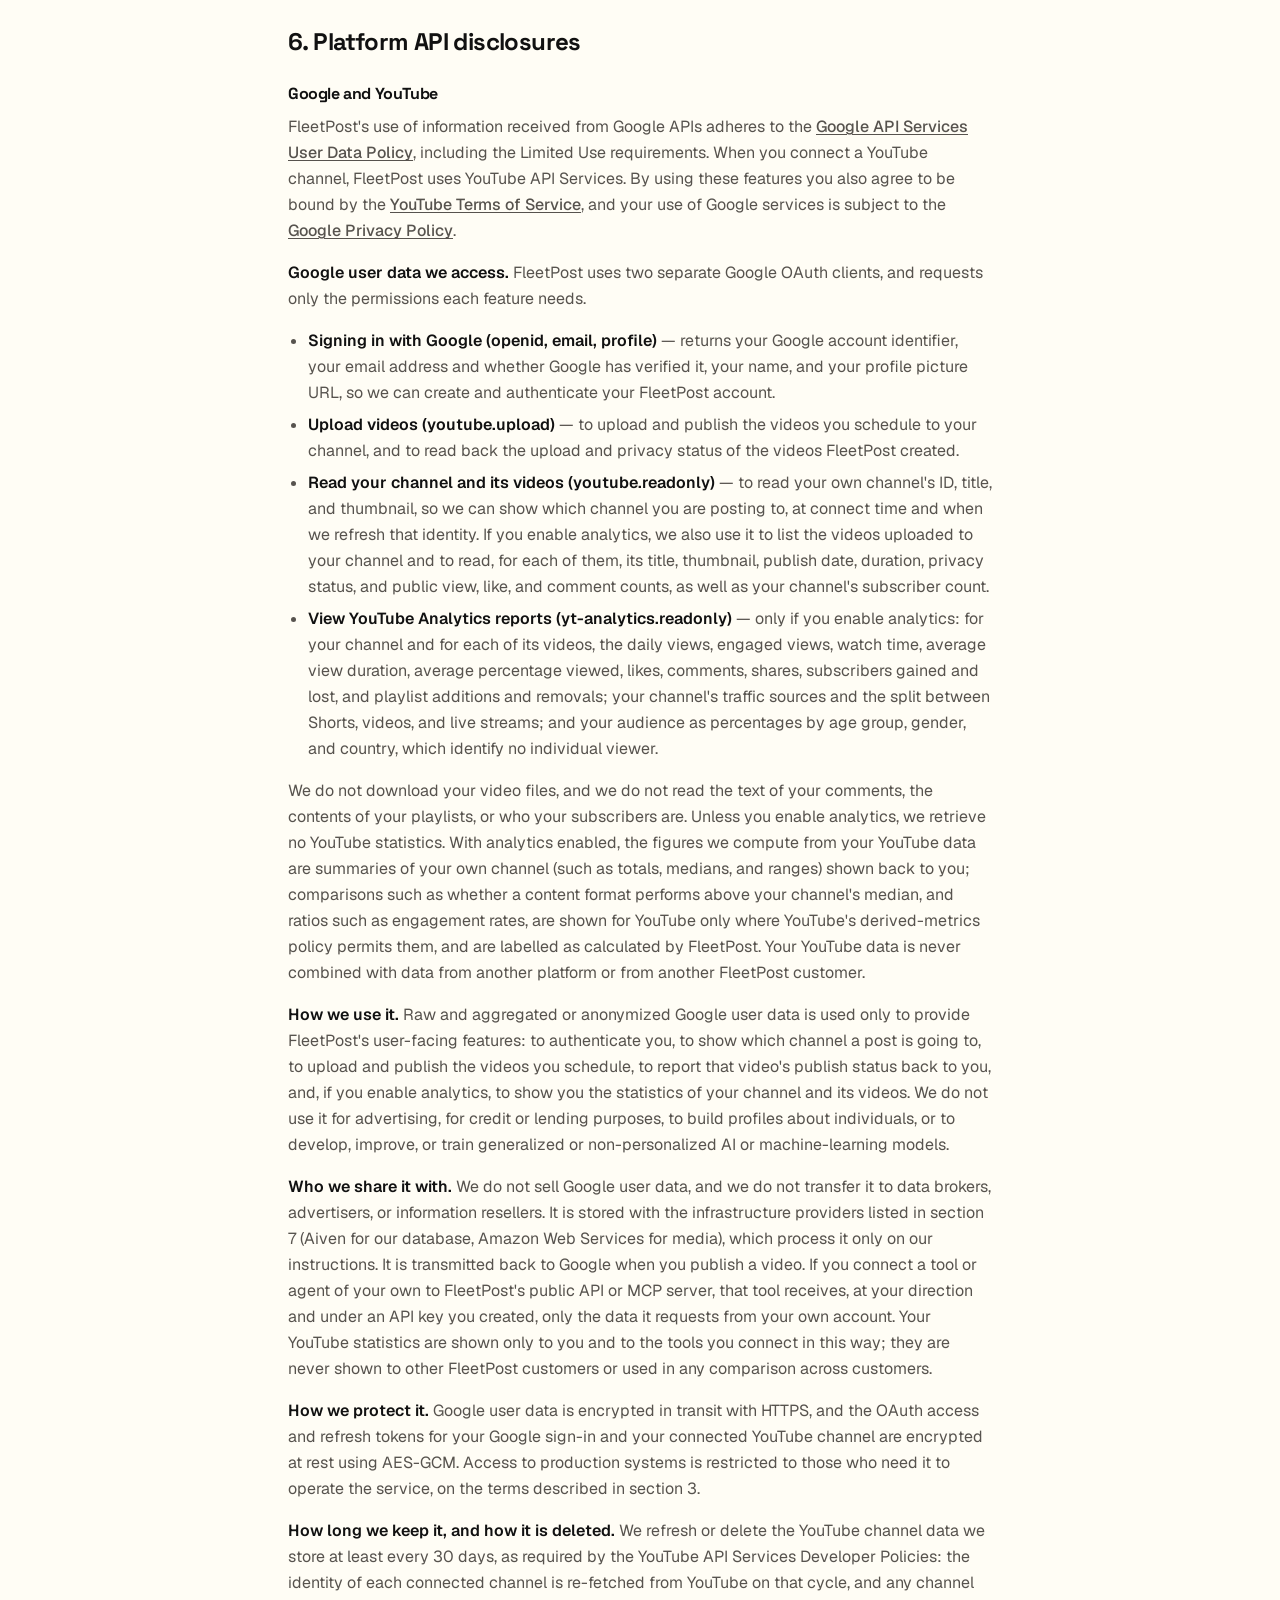
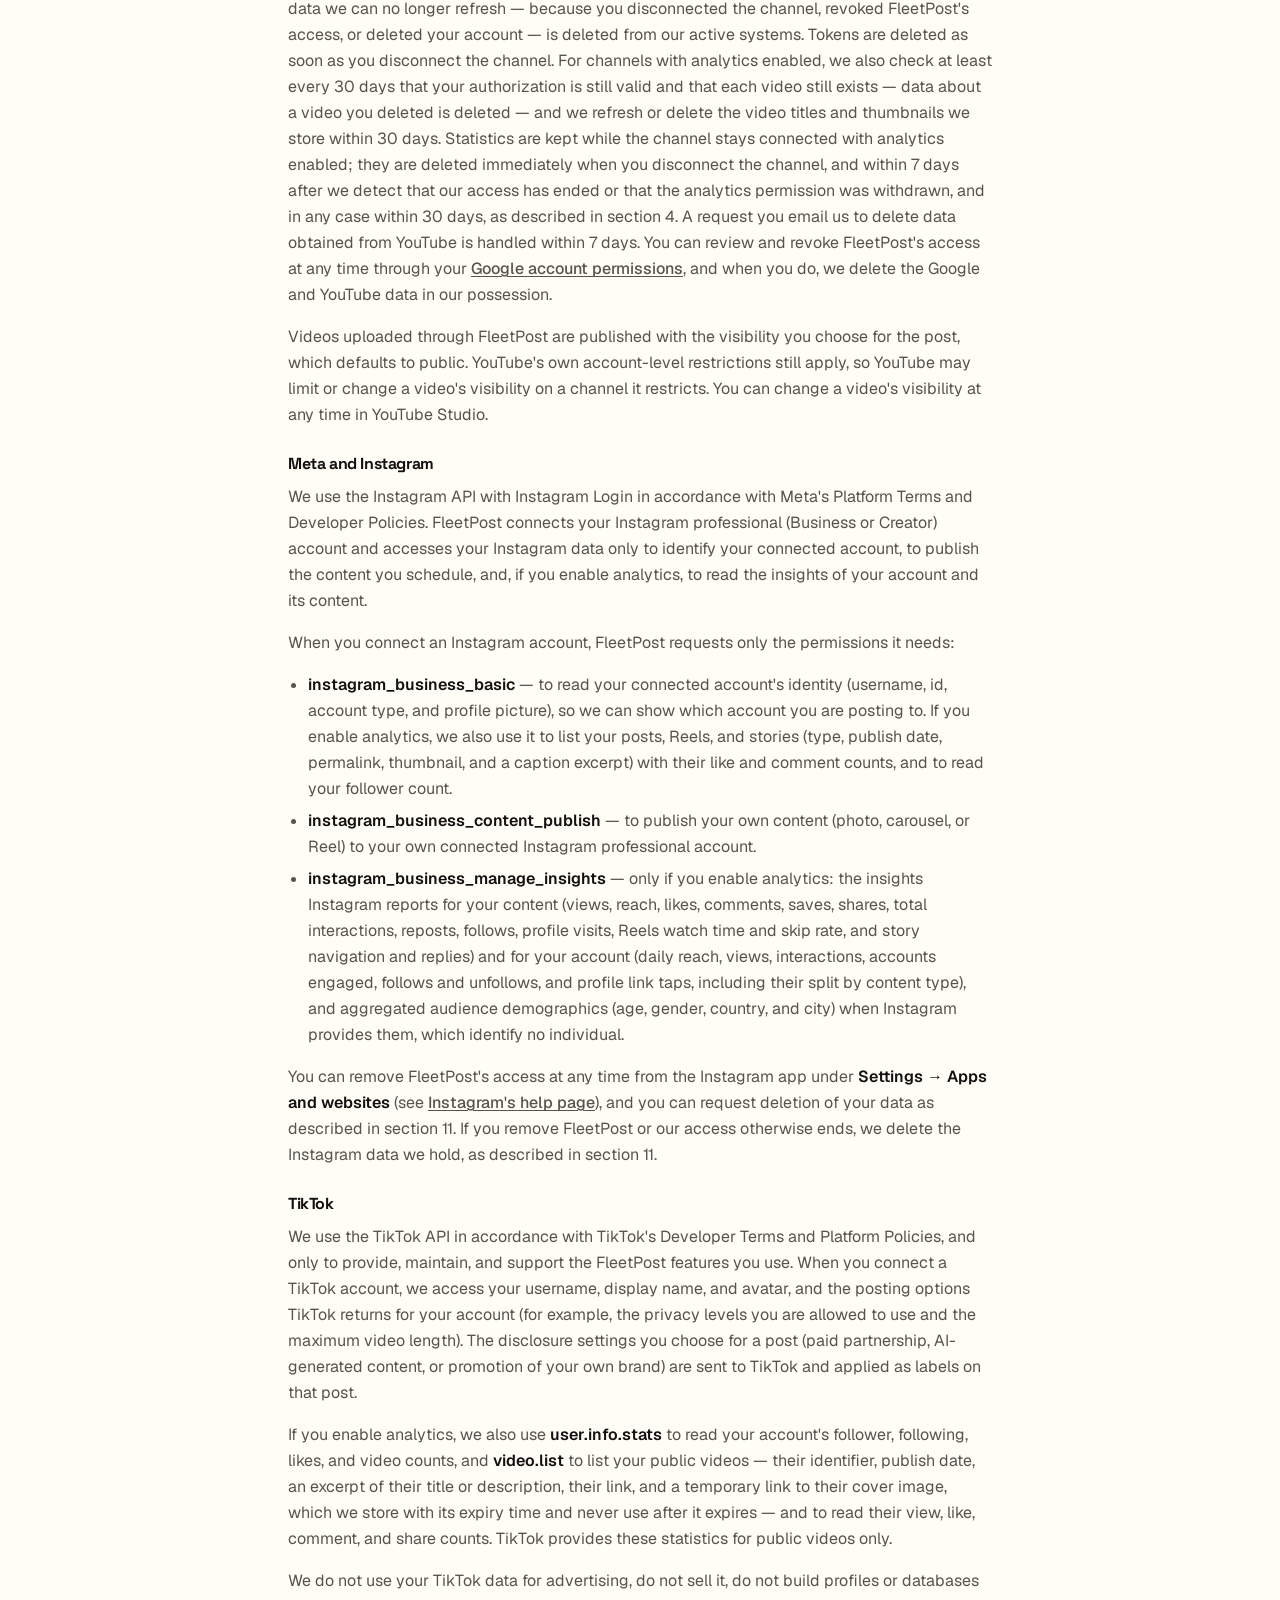
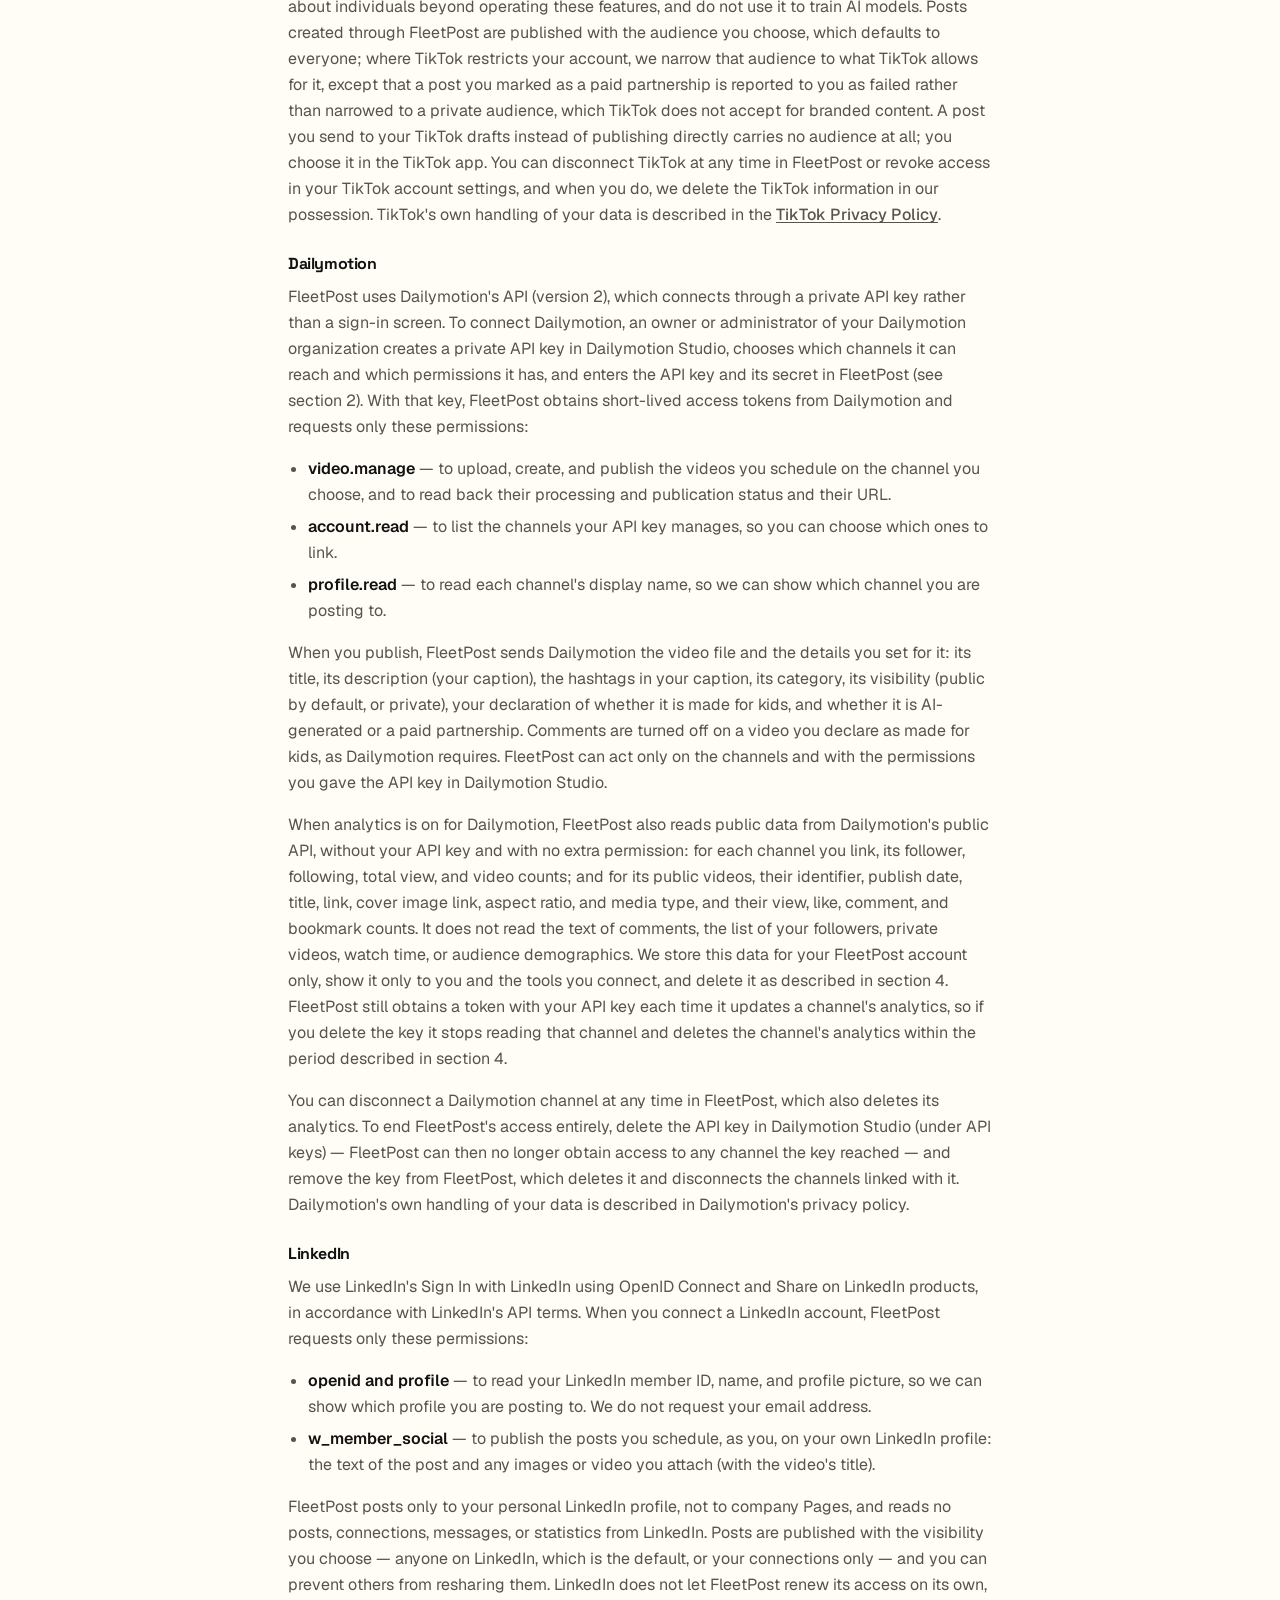
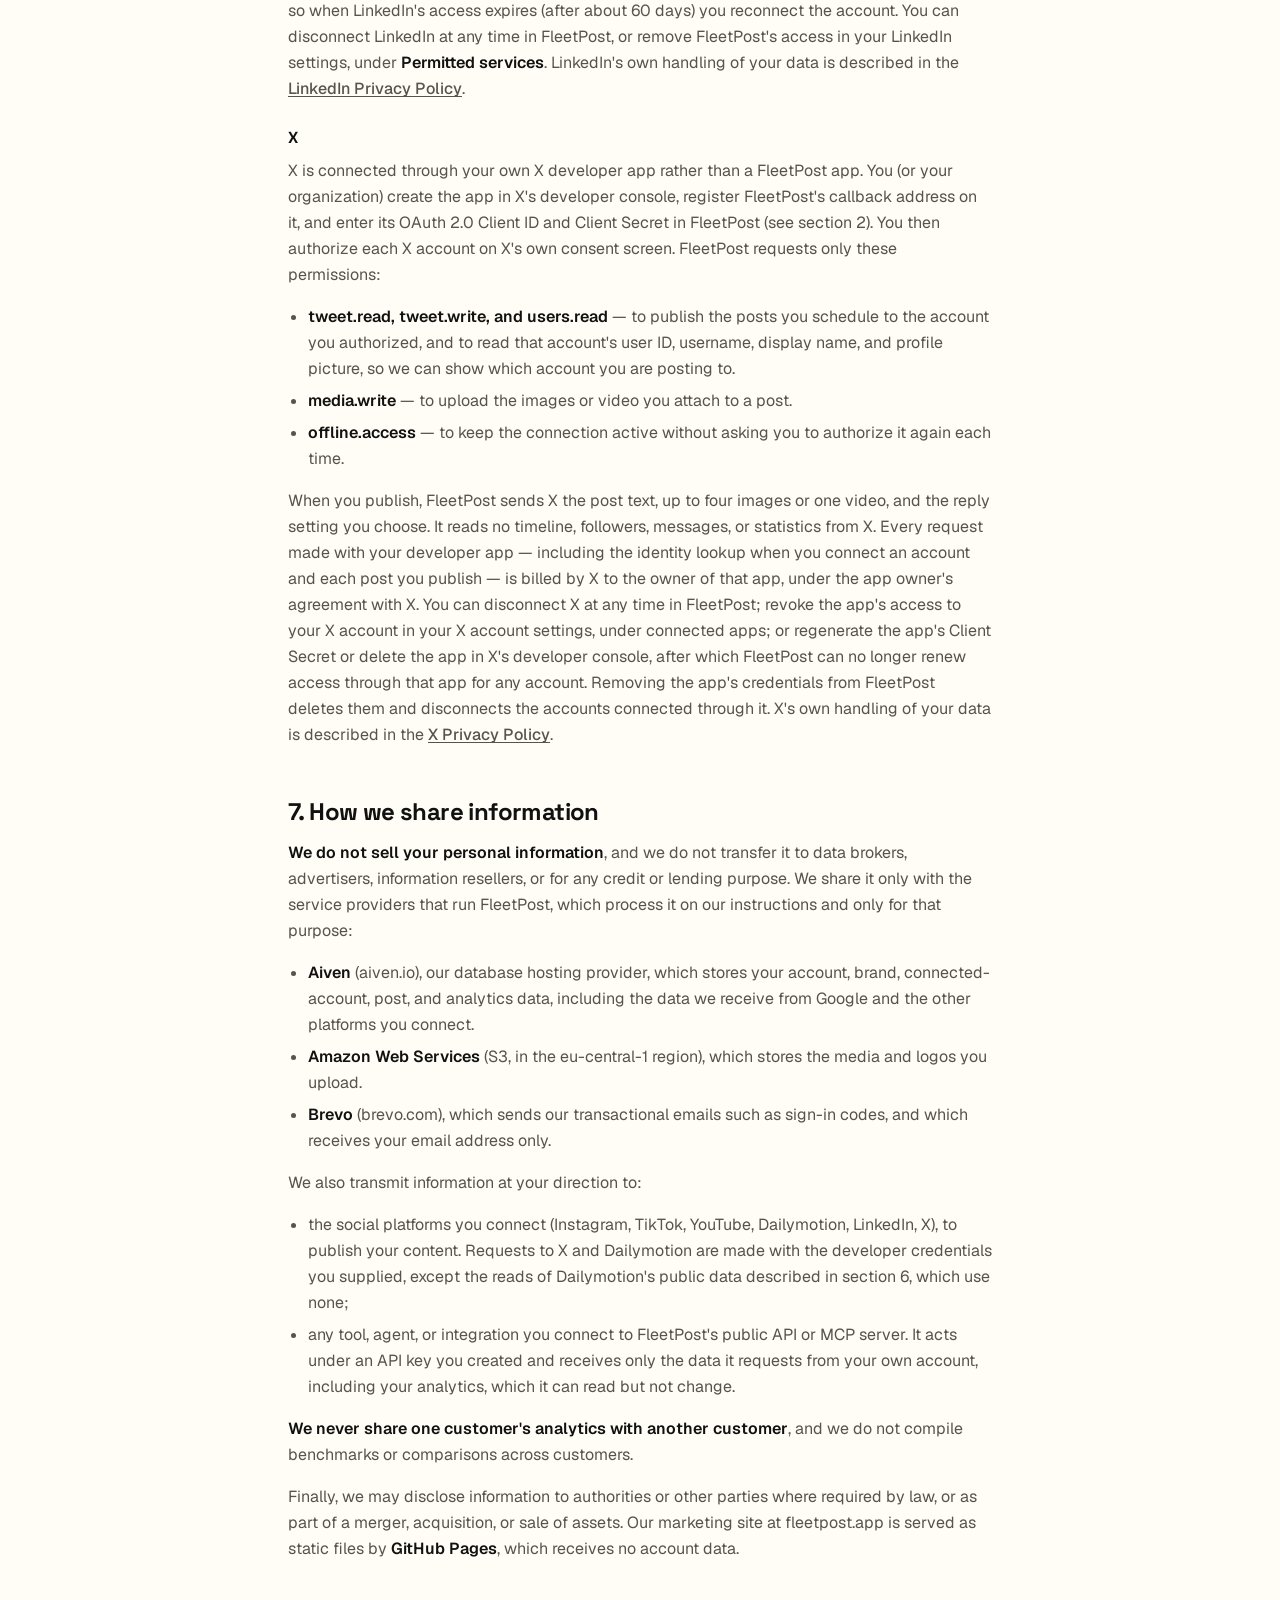
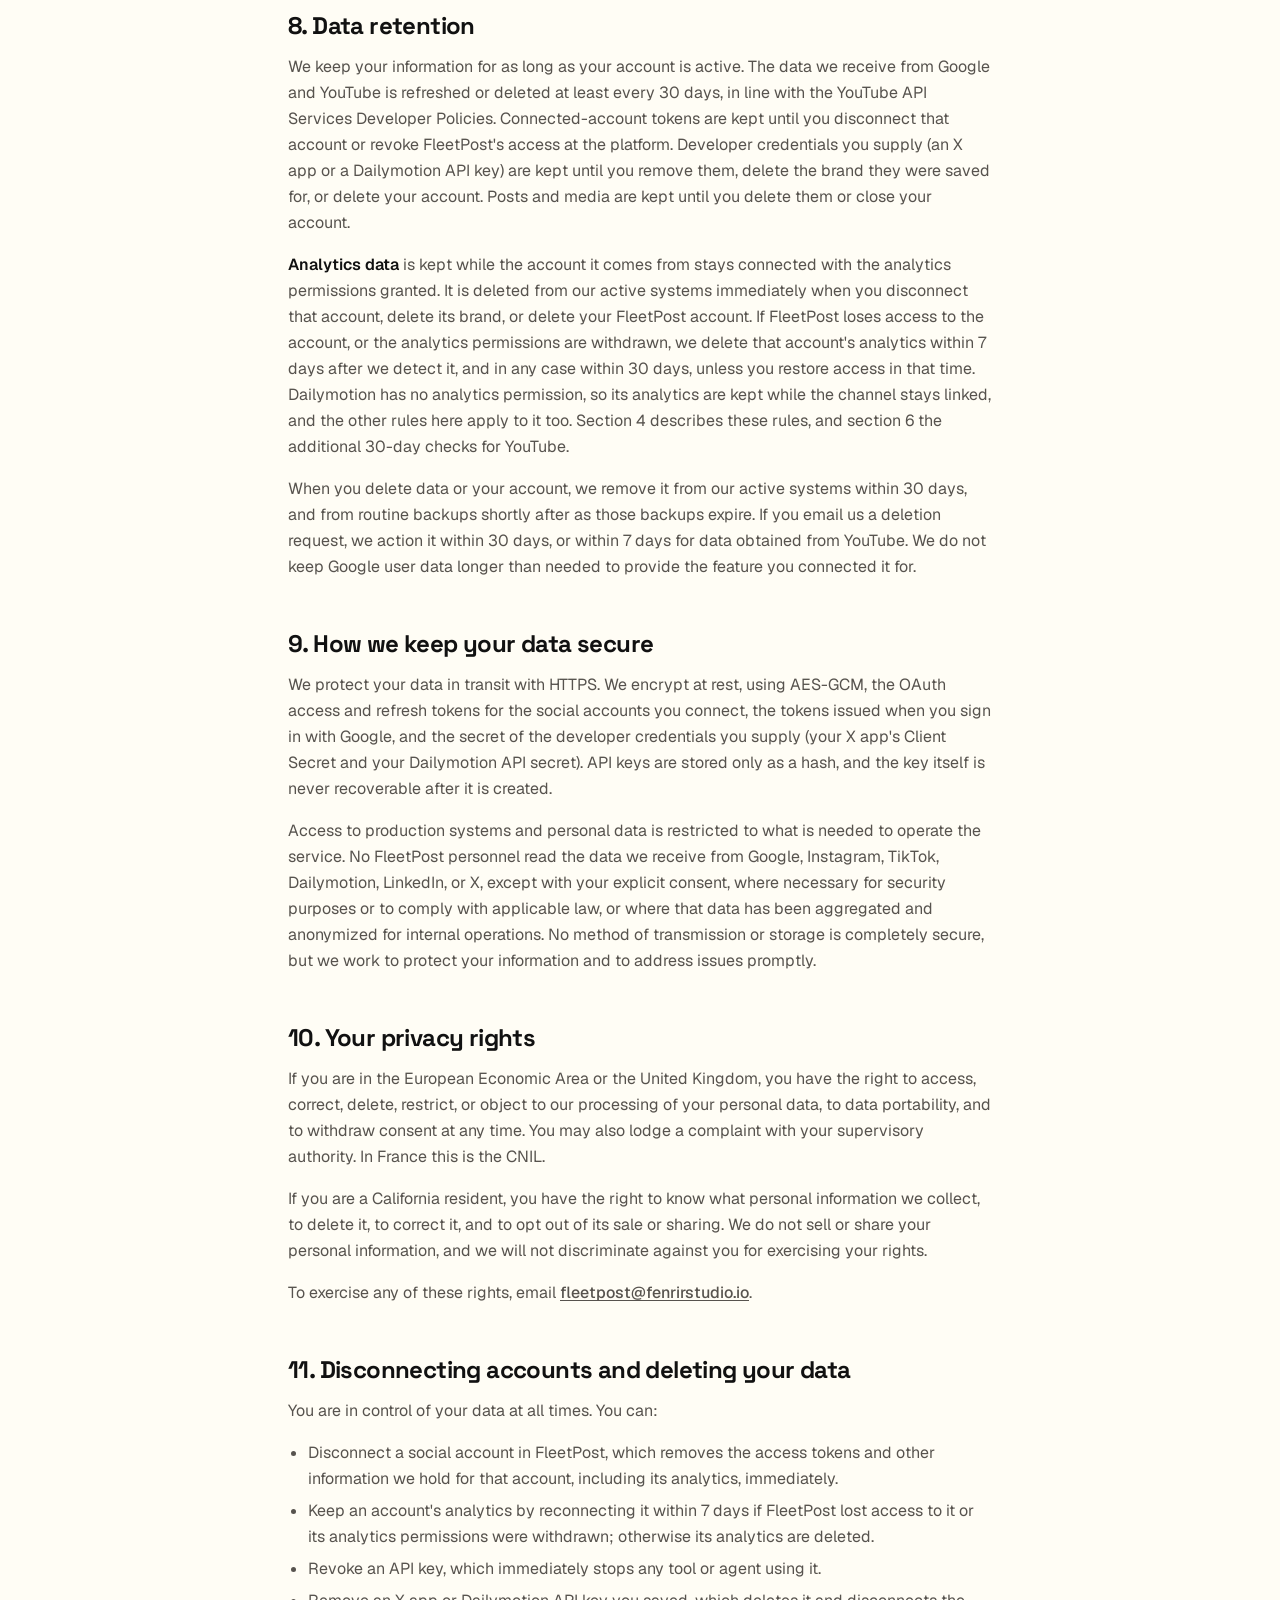
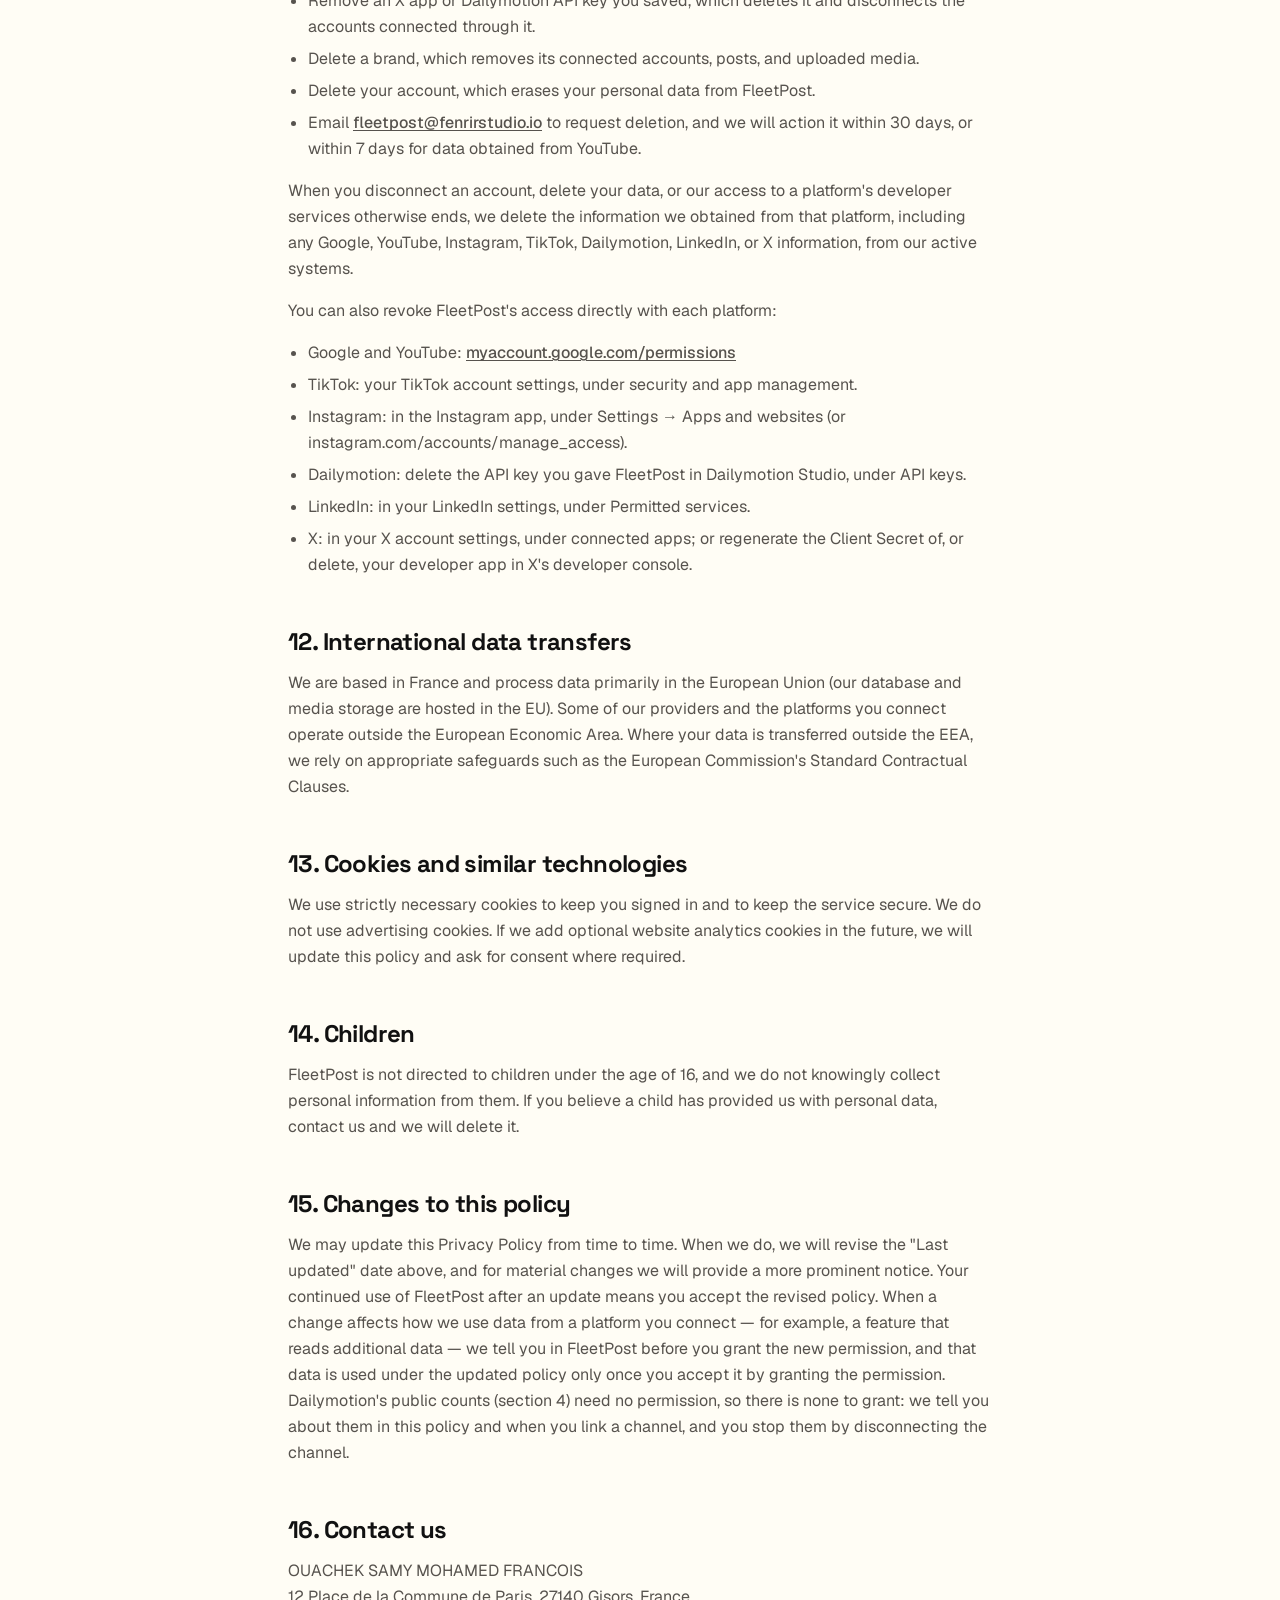
==== commit bbf03c03: "deploy: Fenrir-Studio-Tech/fleetpost-monorepo@b0d40d22d6b198e2ac3bebc794959c5680287127" ====
--- a/privacy/index.html
+++ b/privacy/index.html
@@ -13,10 +13,10 @@
       name="description"
       content="How FleetPost collects, uses, and protects your data, including the Instagram, TikTok, YouTube, Dailymotion, LinkedIn, and X accounts you connect."
     />
-    <script type="module" crossorigin src="/assets/privacy-D638-QWC.js"></script>
-    <link rel="modulepreload" crossorigin href="/assets/site-nav-xrDNlzE-.js">
-    <link rel="modulepreload" crossorigin href="/assets/legal-layout-DD5T8txc.js">
-    <link rel="stylesheet" crossorigin href="/assets/site-nav-BZJP7CCD.css">
+    <script type="module" crossorigin src="/assets/privacy-Cg0QjywW.js"></script>
+    <link rel="modulepreload" crossorigin href="/assets/site-nav-CLlp6H7W.js">
+    <link rel="modulepreload" crossorigin href="/assets/legal-layout-Bux0ij4f.js">
+    <link rel="stylesheet" crossorigin href="/assets/site-nav-ETItGwU8.css">
   </head>
   <body>
     <div id="root"></div>
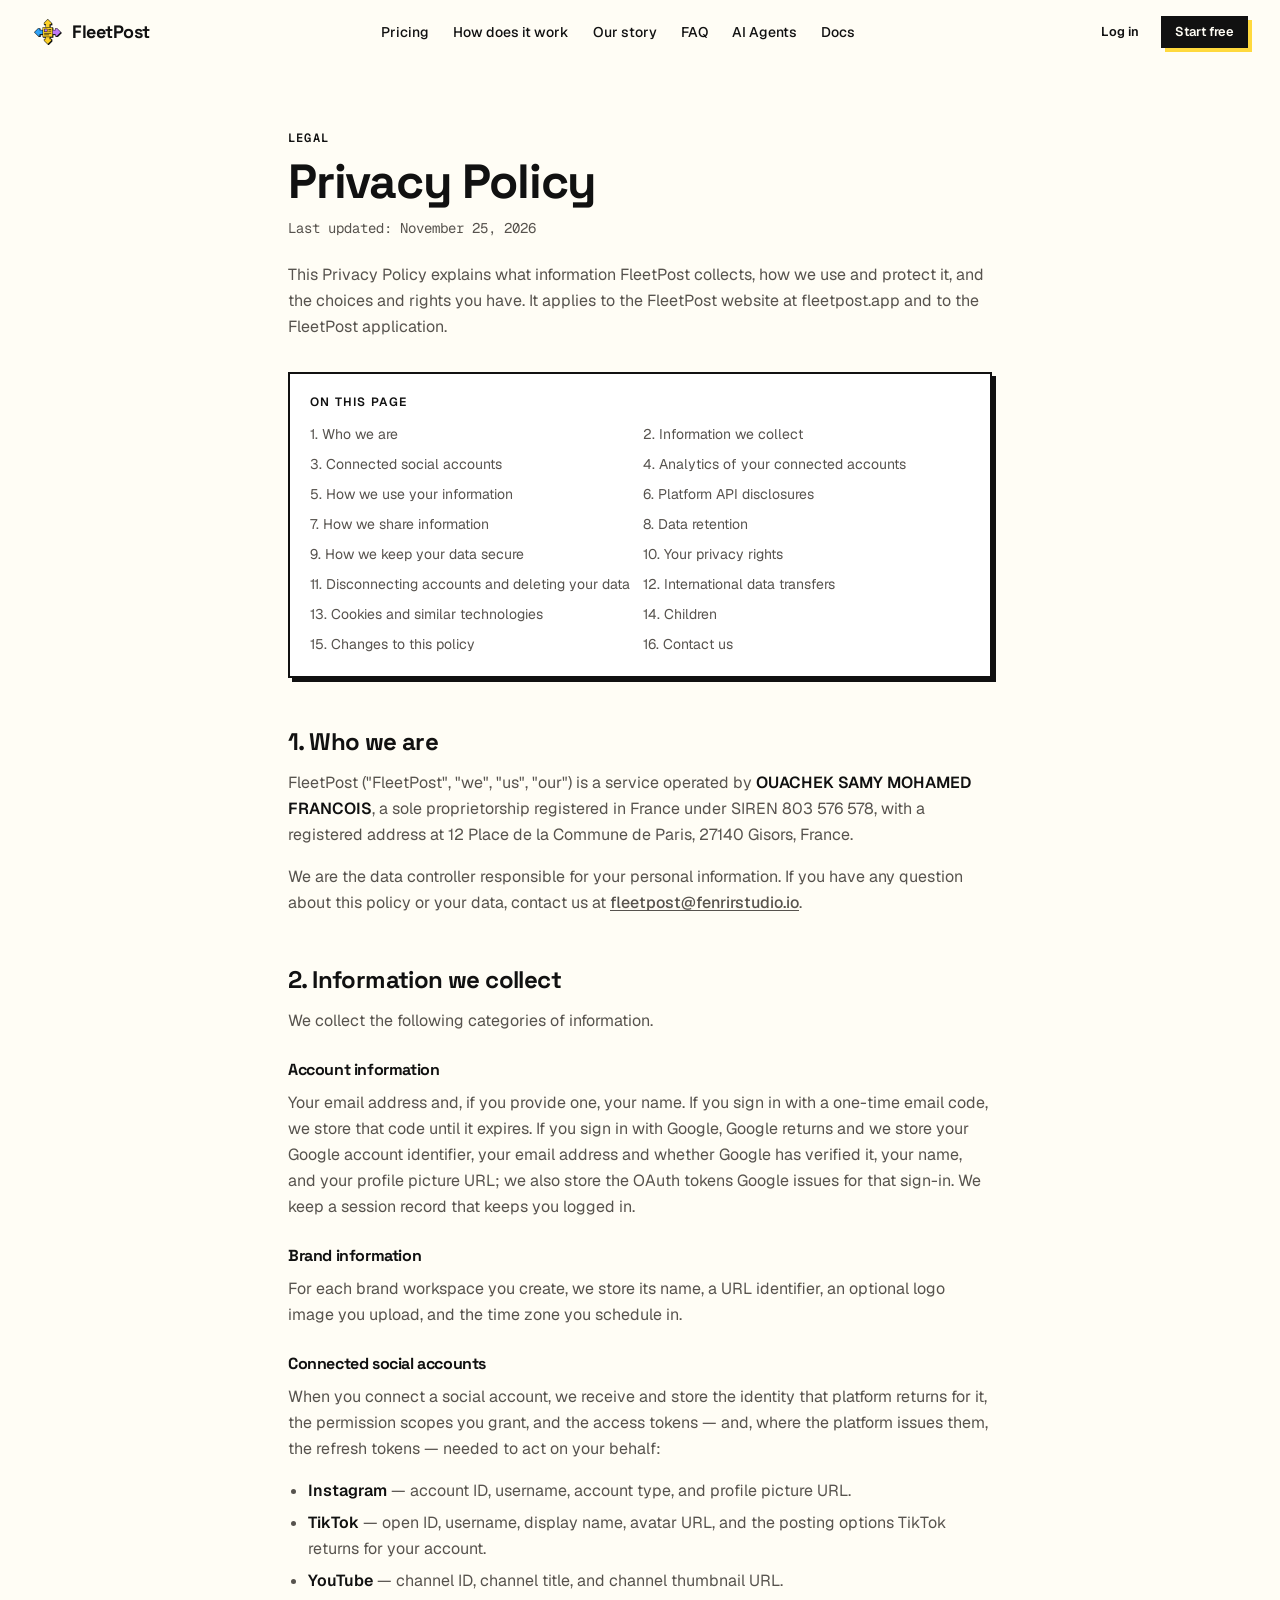
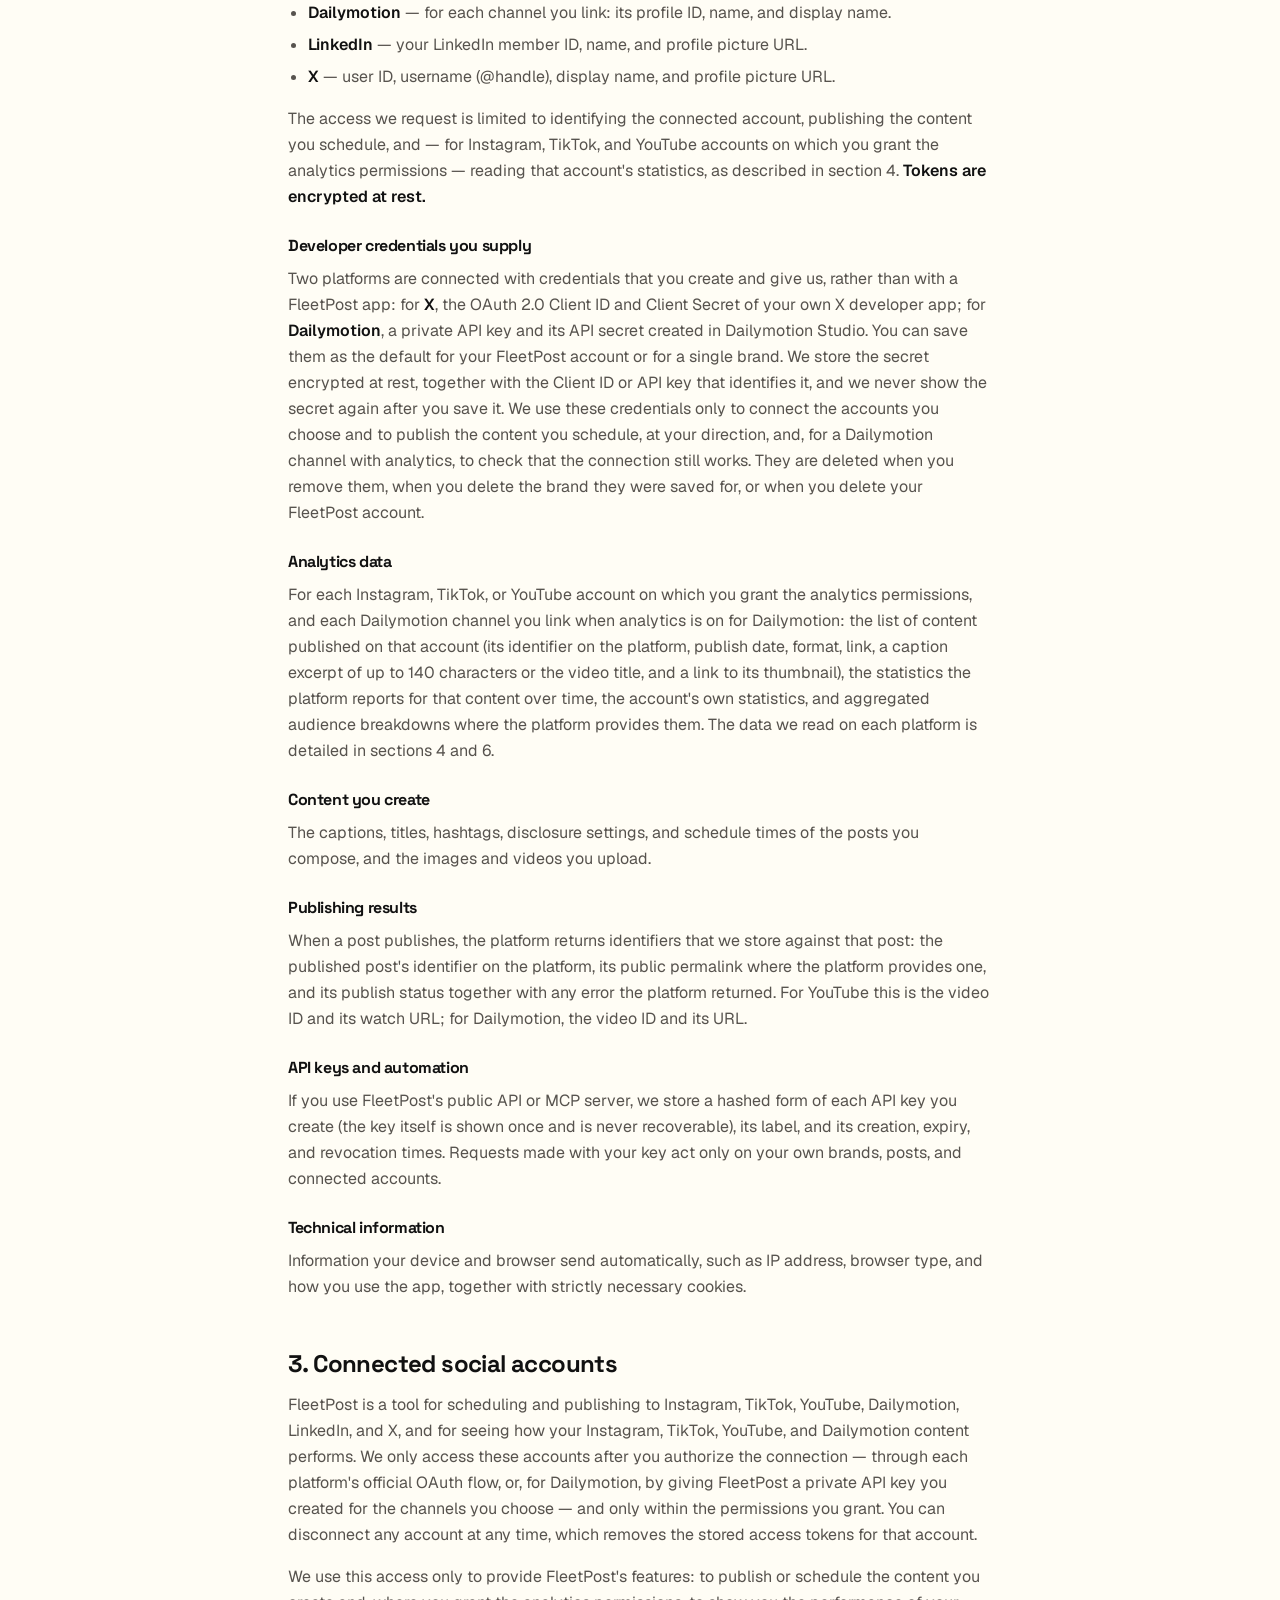
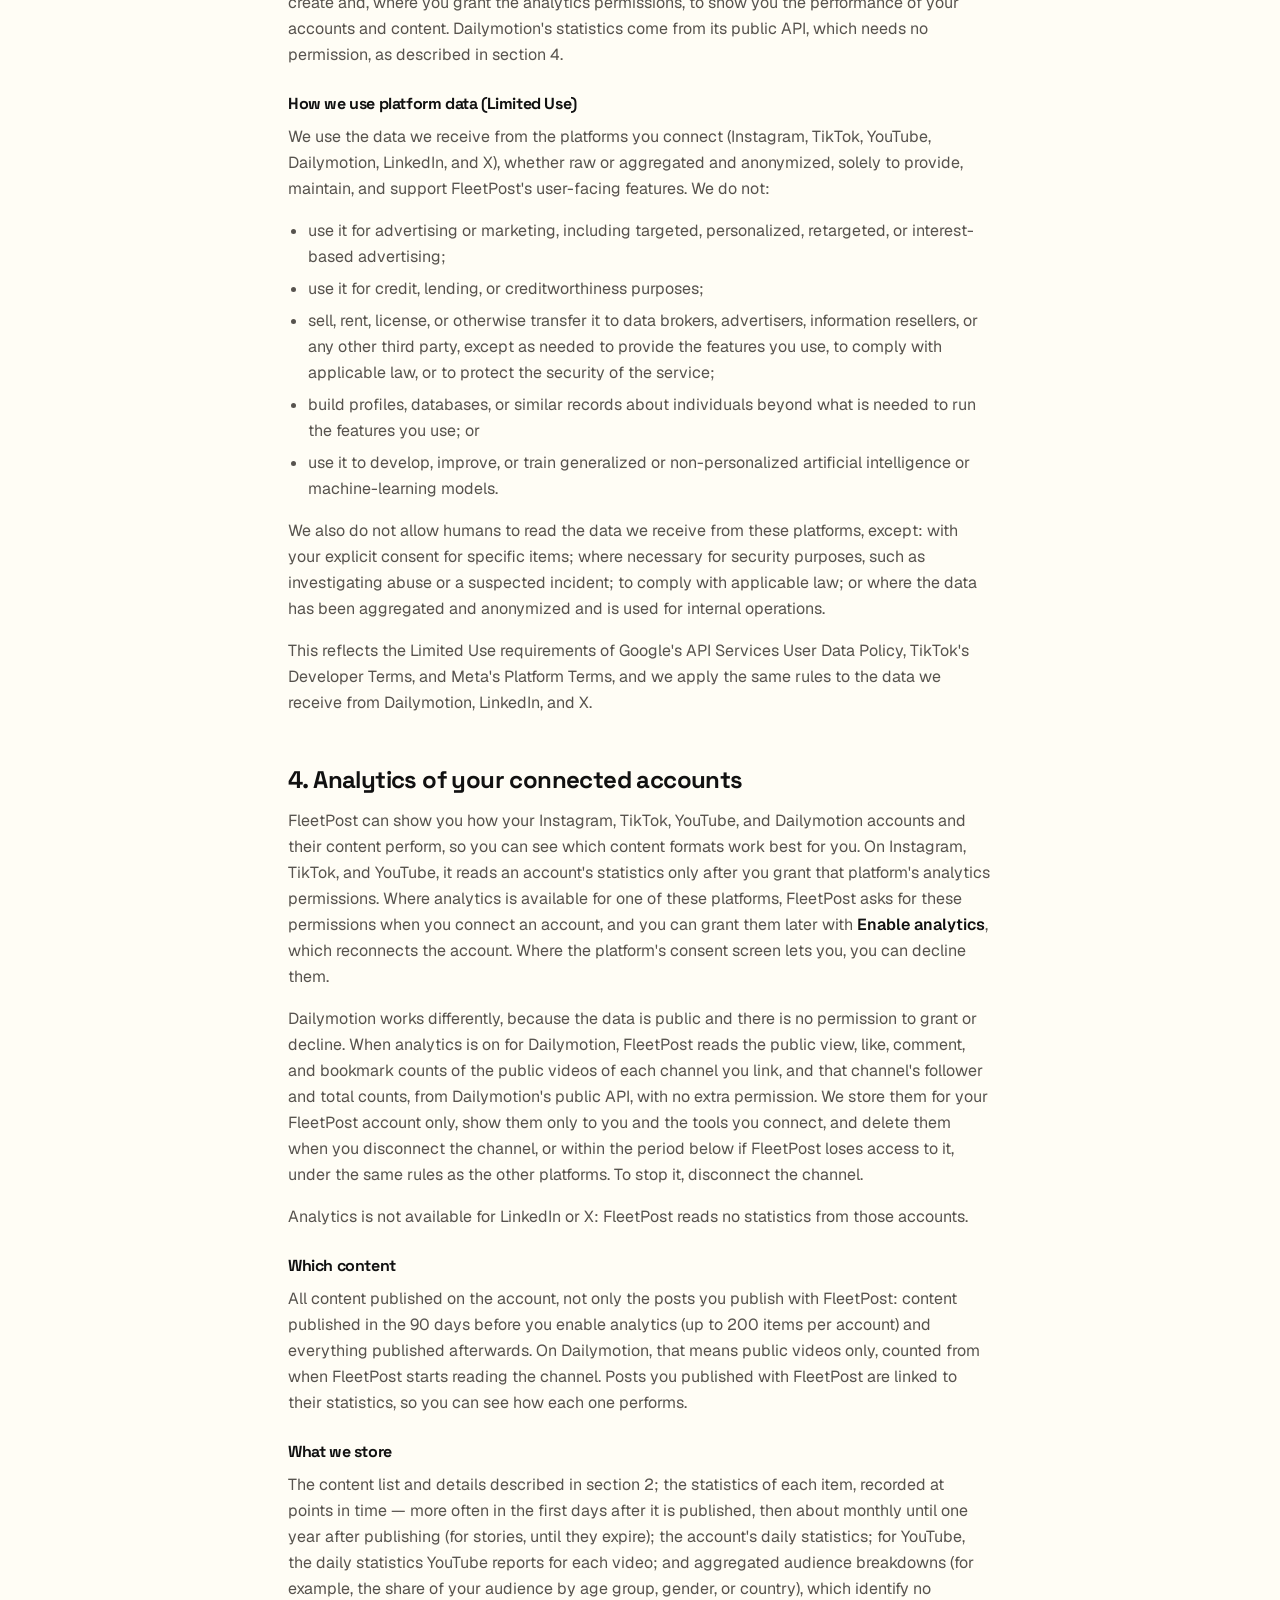
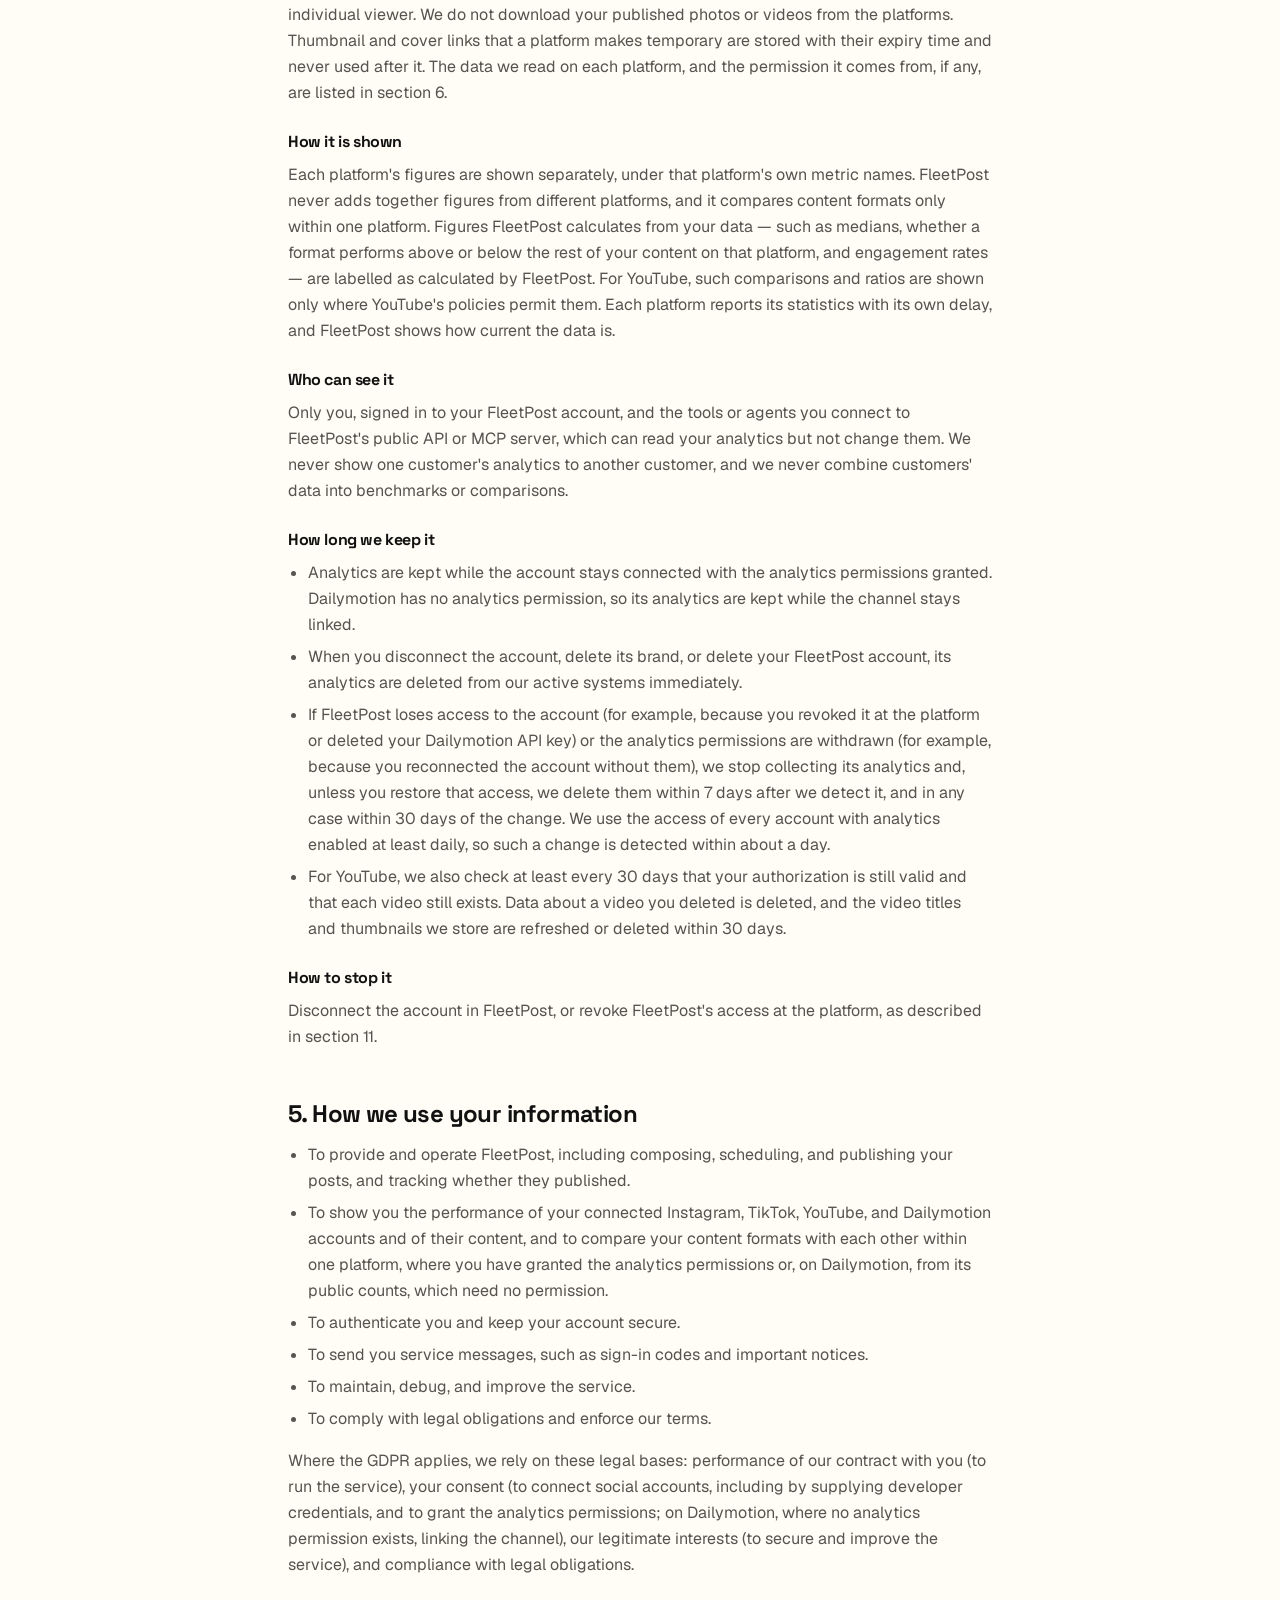
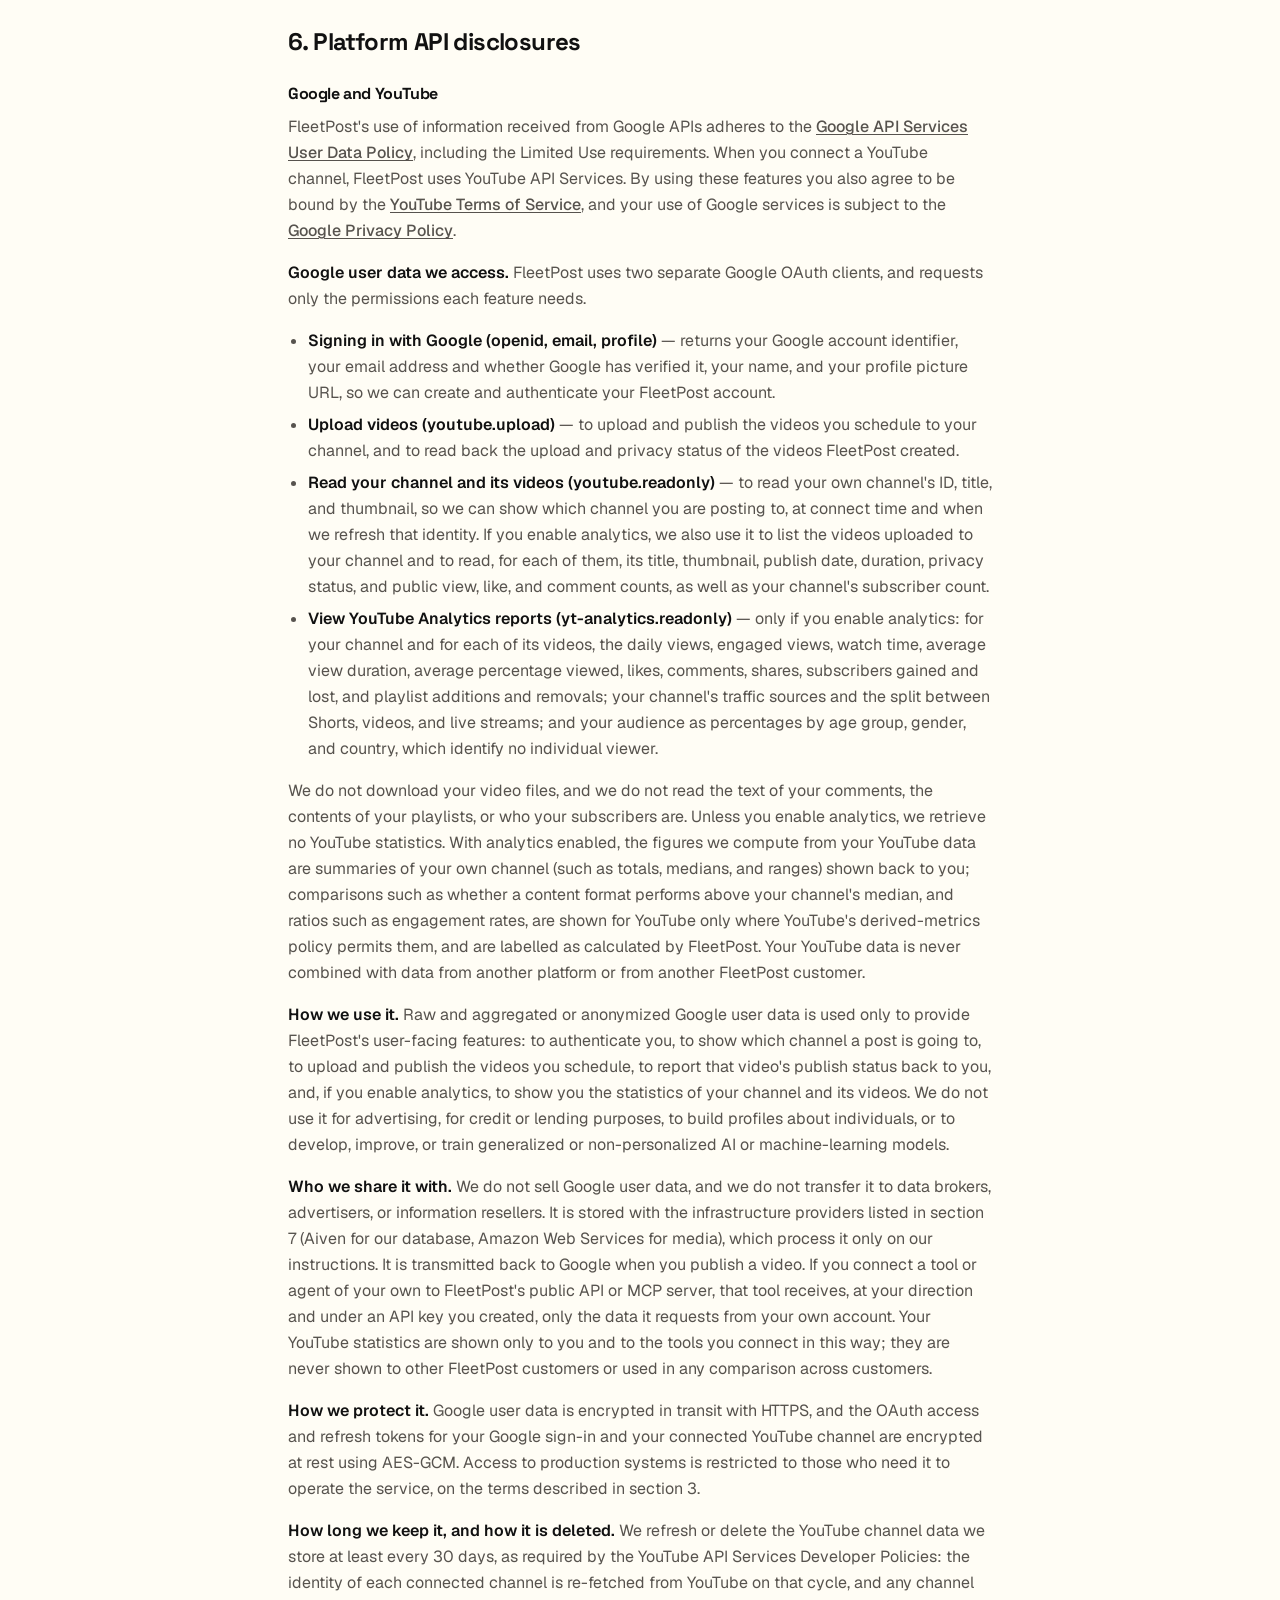
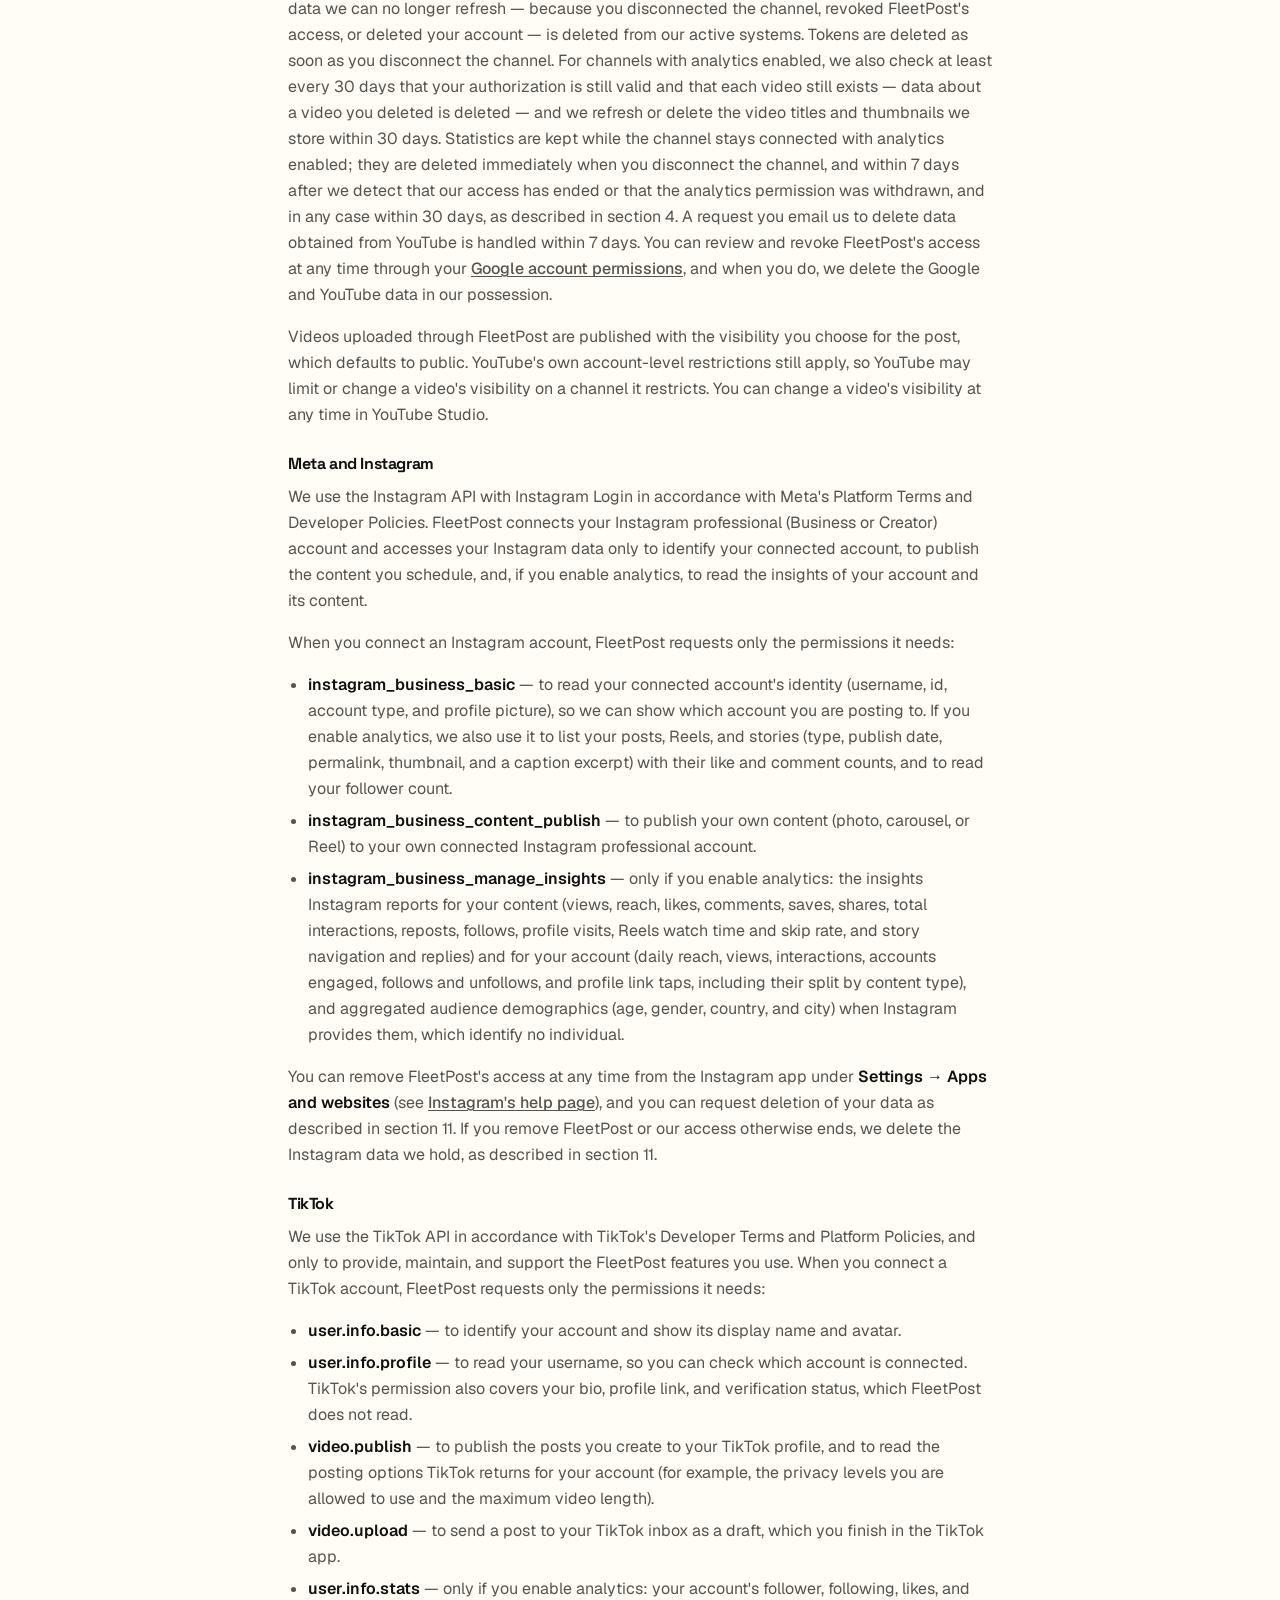
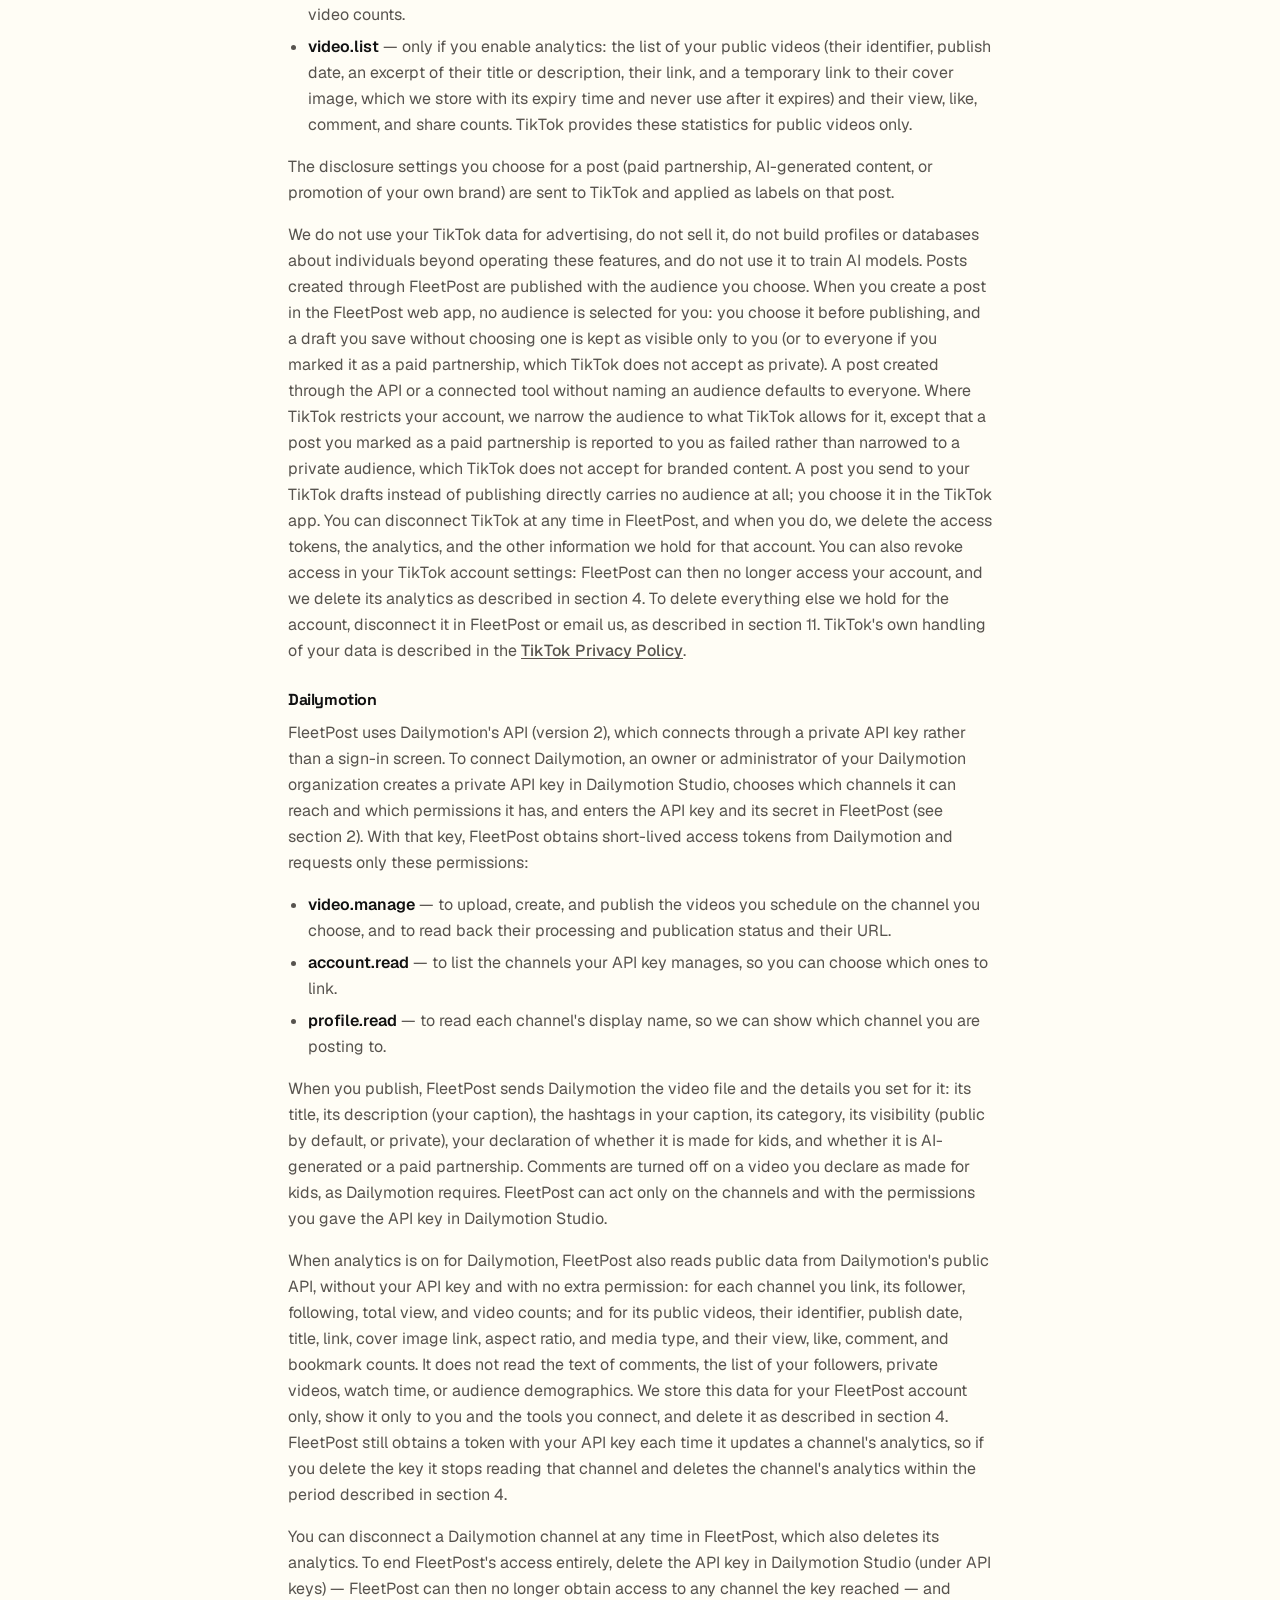
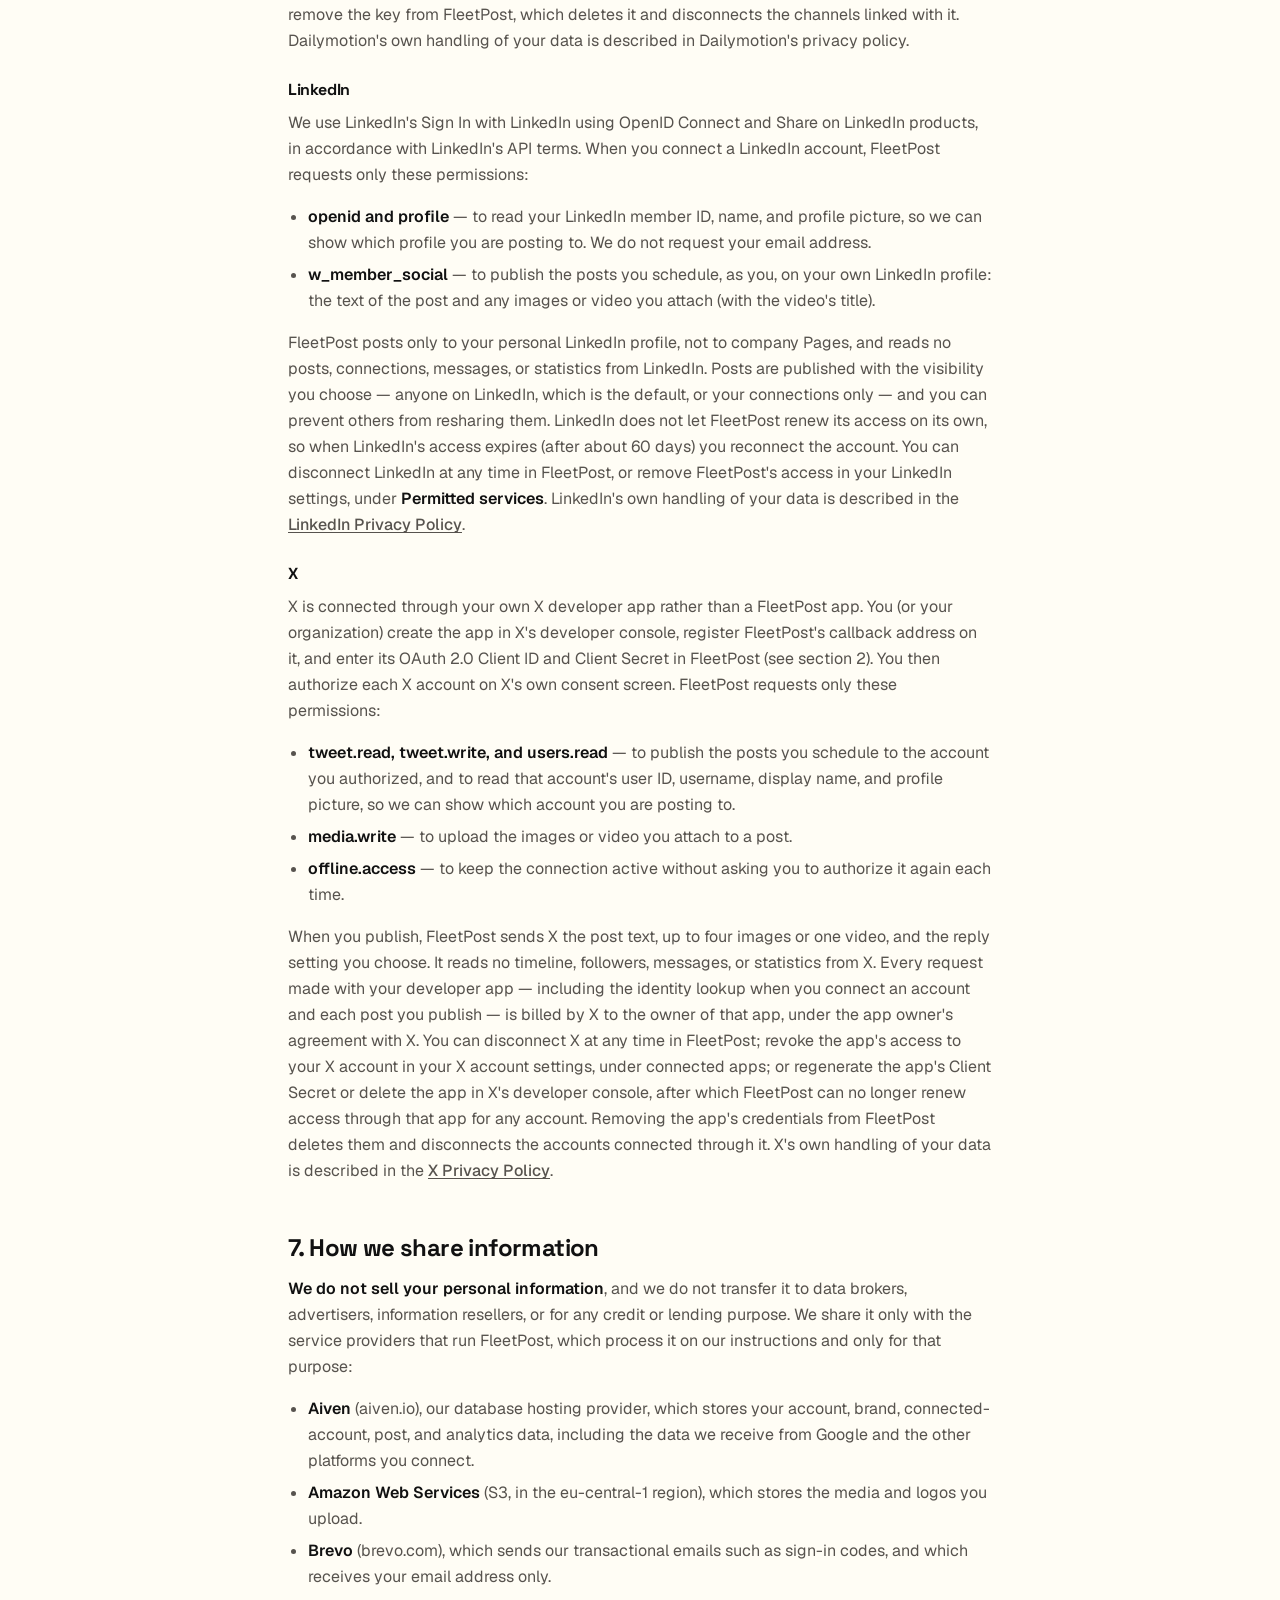
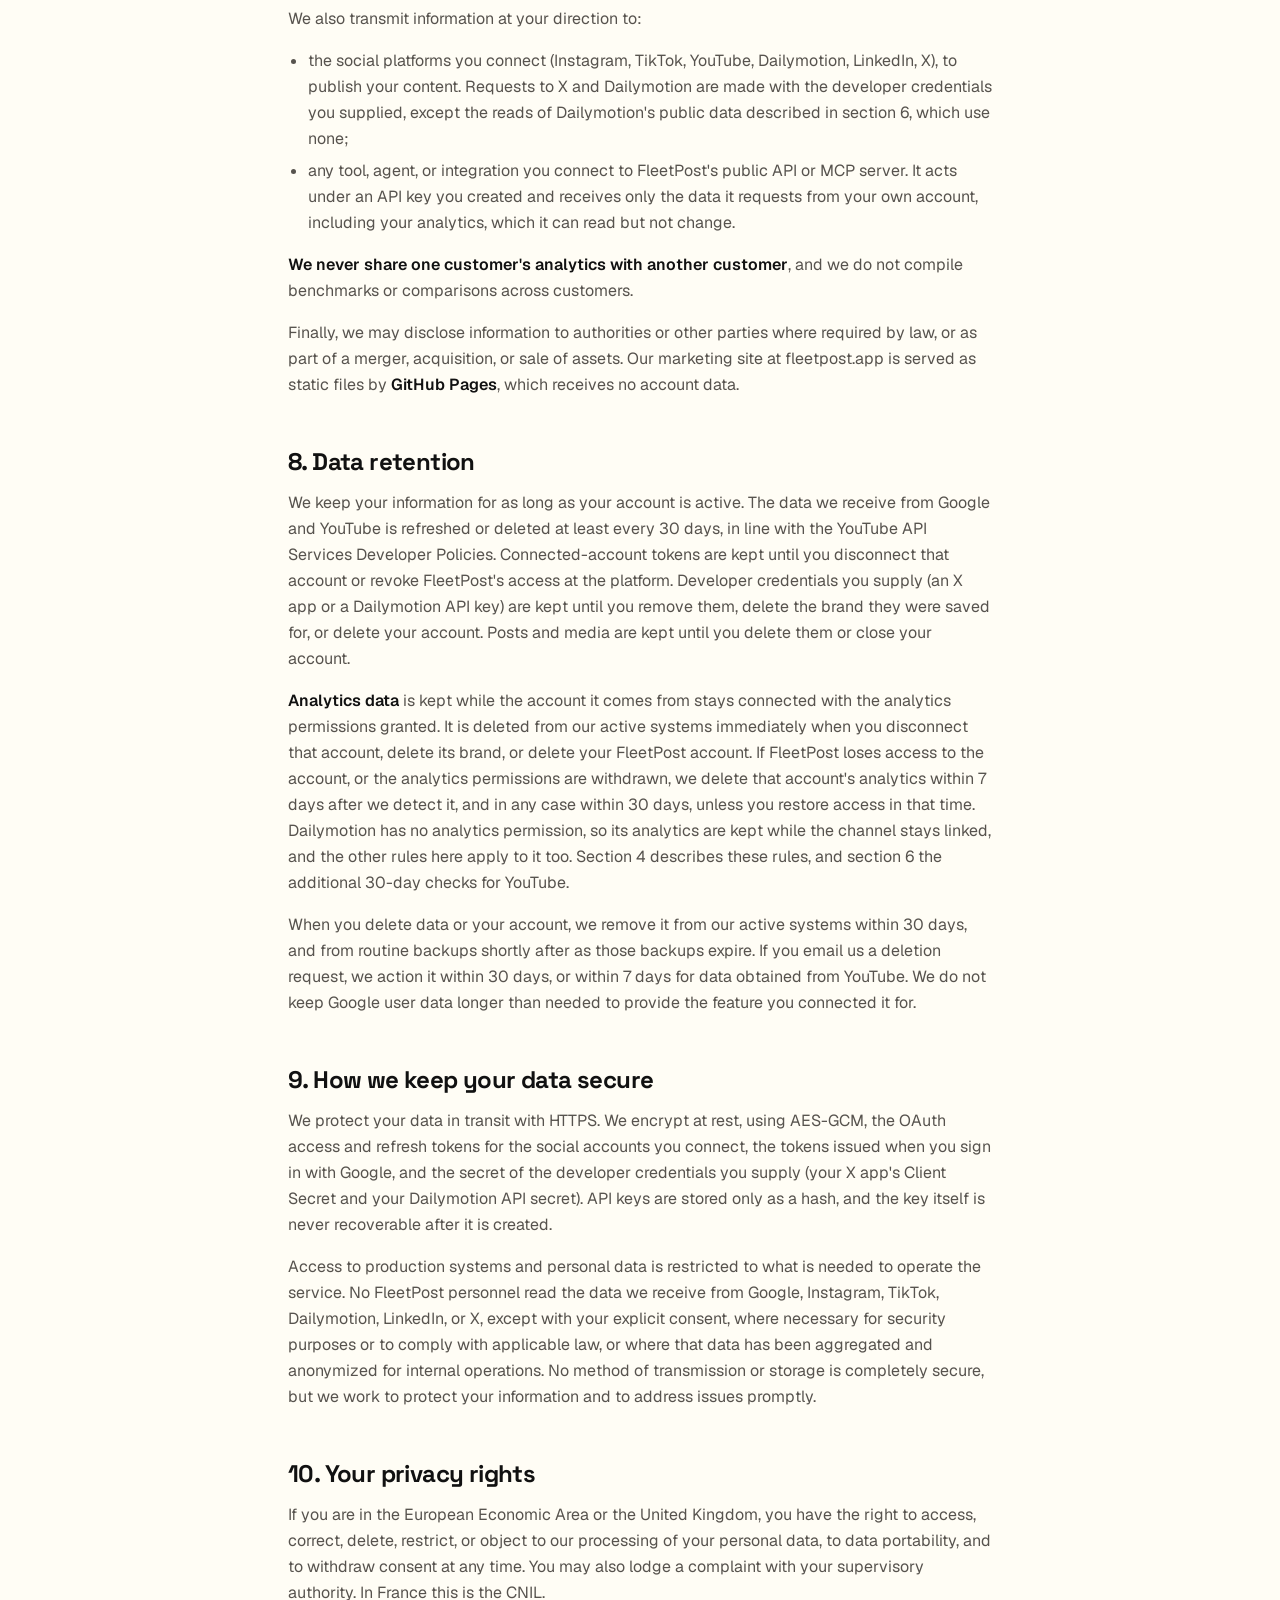
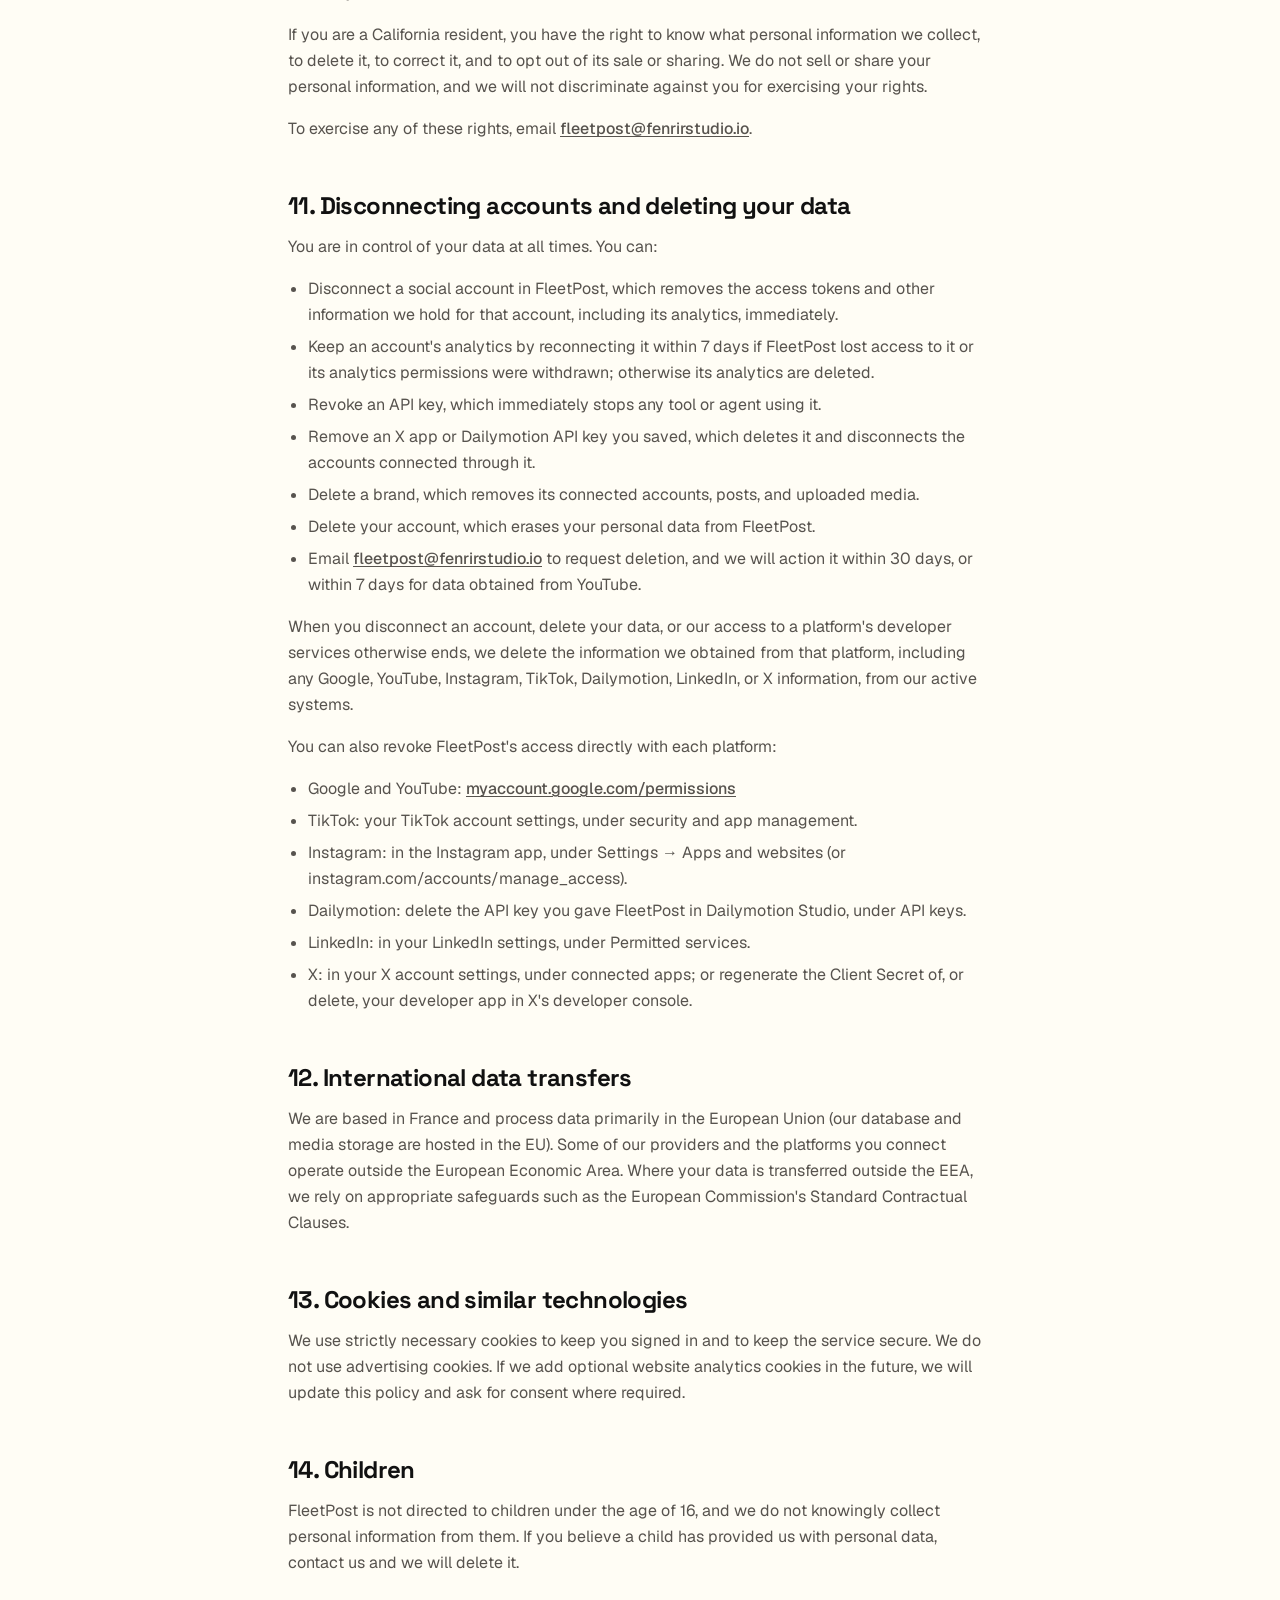
==== commit 8854bdc8: "deploy: Fenrir-Studio-Tech/fleetpost-monorepo@123da6039a83249ddd717948640b25d57d55aaee" ====
--- a/privacy/index.html
+++ b/privacy/index.html
@@ -13,10 +13,10 @@
       name="description"
       content="How FleetPost collects, uses, and protects your data, including the Instagram, TikTok, YouTube, Dailymotion, LinkedIn, and X accounts you connect."
     />
-    <script type="module" crossorigin src="/assets/privacy-Cg0QjywW.js"></script>
-    <link rel="modulepreload" crossorigin href="/assets/site-nav-CLlp6H7W.js">
-    <link rel="modulepreload" crossorigin href="/assets/legal-layout-Bux0ij4f.js">
-    <link rel="stylesheet" crossorigin href="/assets/site-nav-ETItGwU8.css">
+    <script type="module" crossorigin src="/assets/privacy-DtDsJmht.js"></script>
+    <link rel="modulepreload" crossorigin href="/assets/site-nav-DZW9mRpB.js">
+    <link rel="modulepreload" crossorigin href="/assets/legal-layout-CZ5TDXZ_.js">
+    <link rel="stylesheet" crossorigin href="/assets/site-nav-84VPkaaY.css">
   </head>
   <body>
     <div id="root"></div>
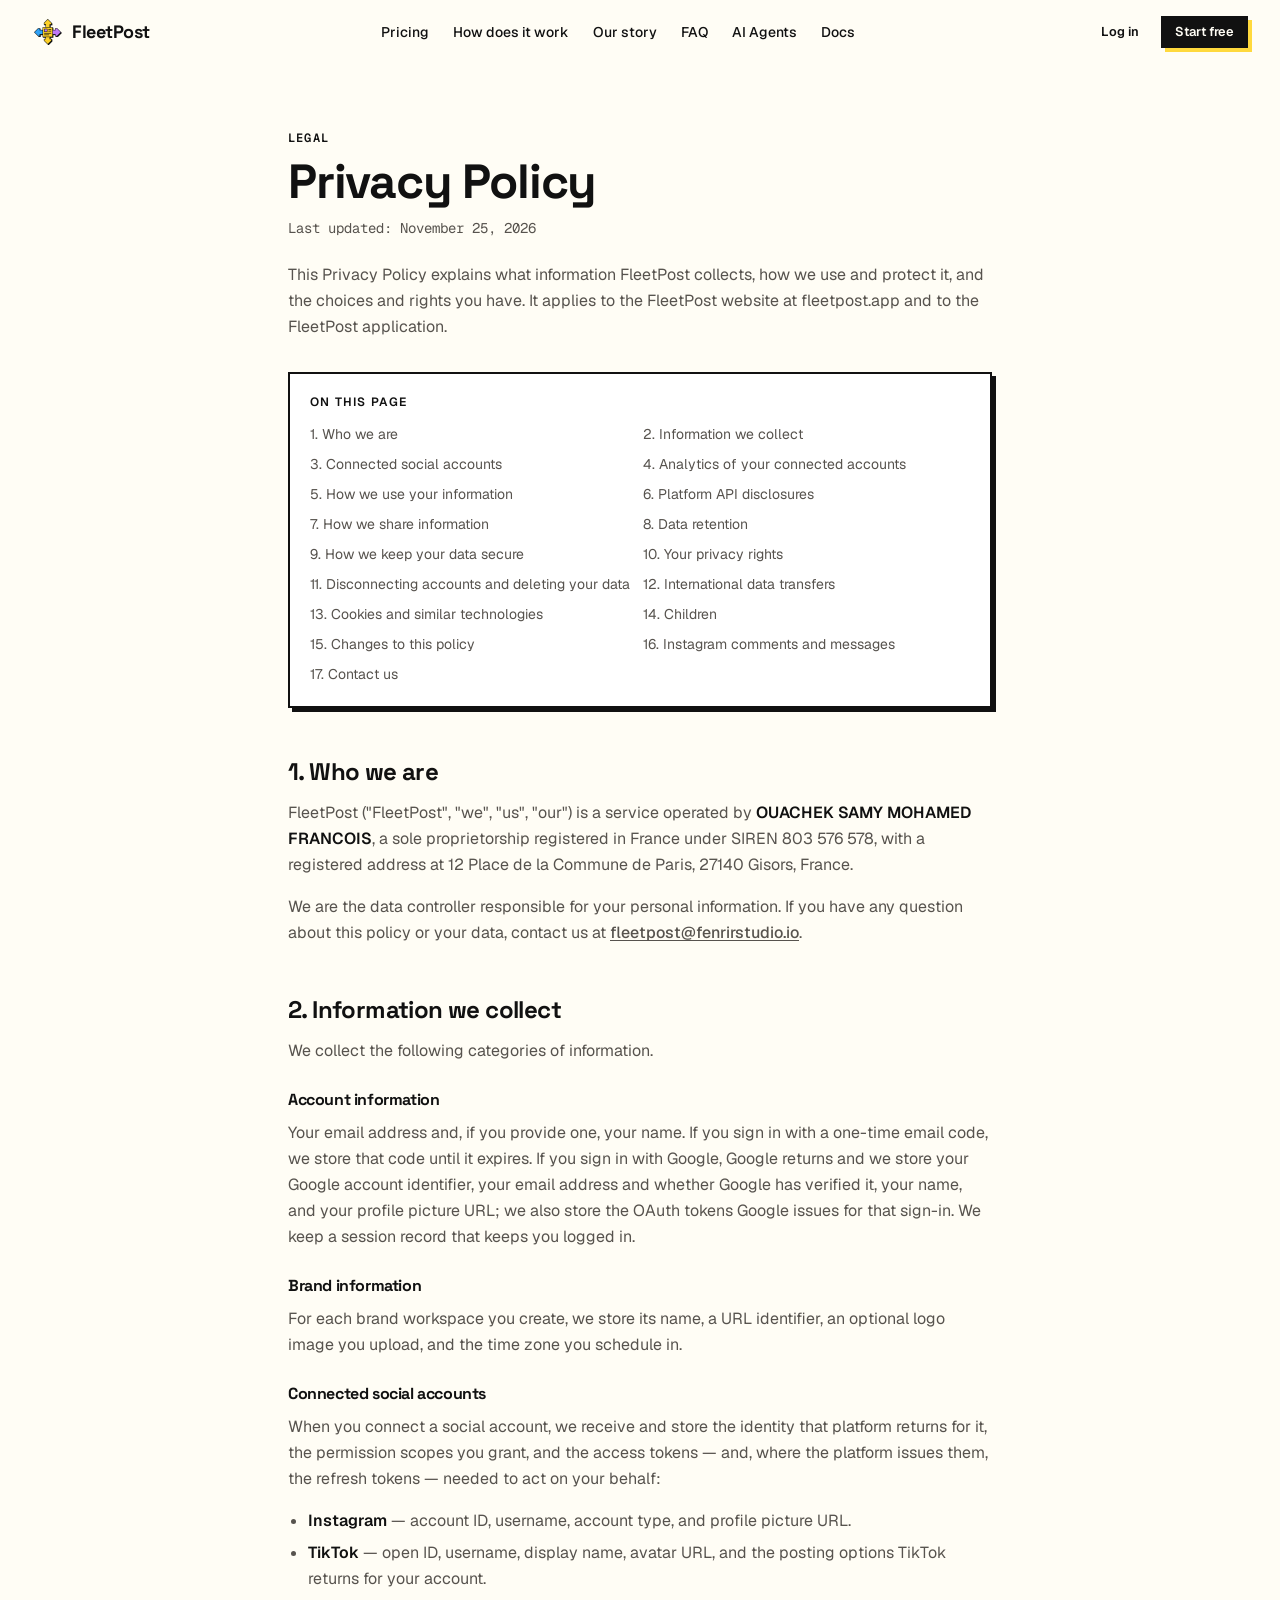
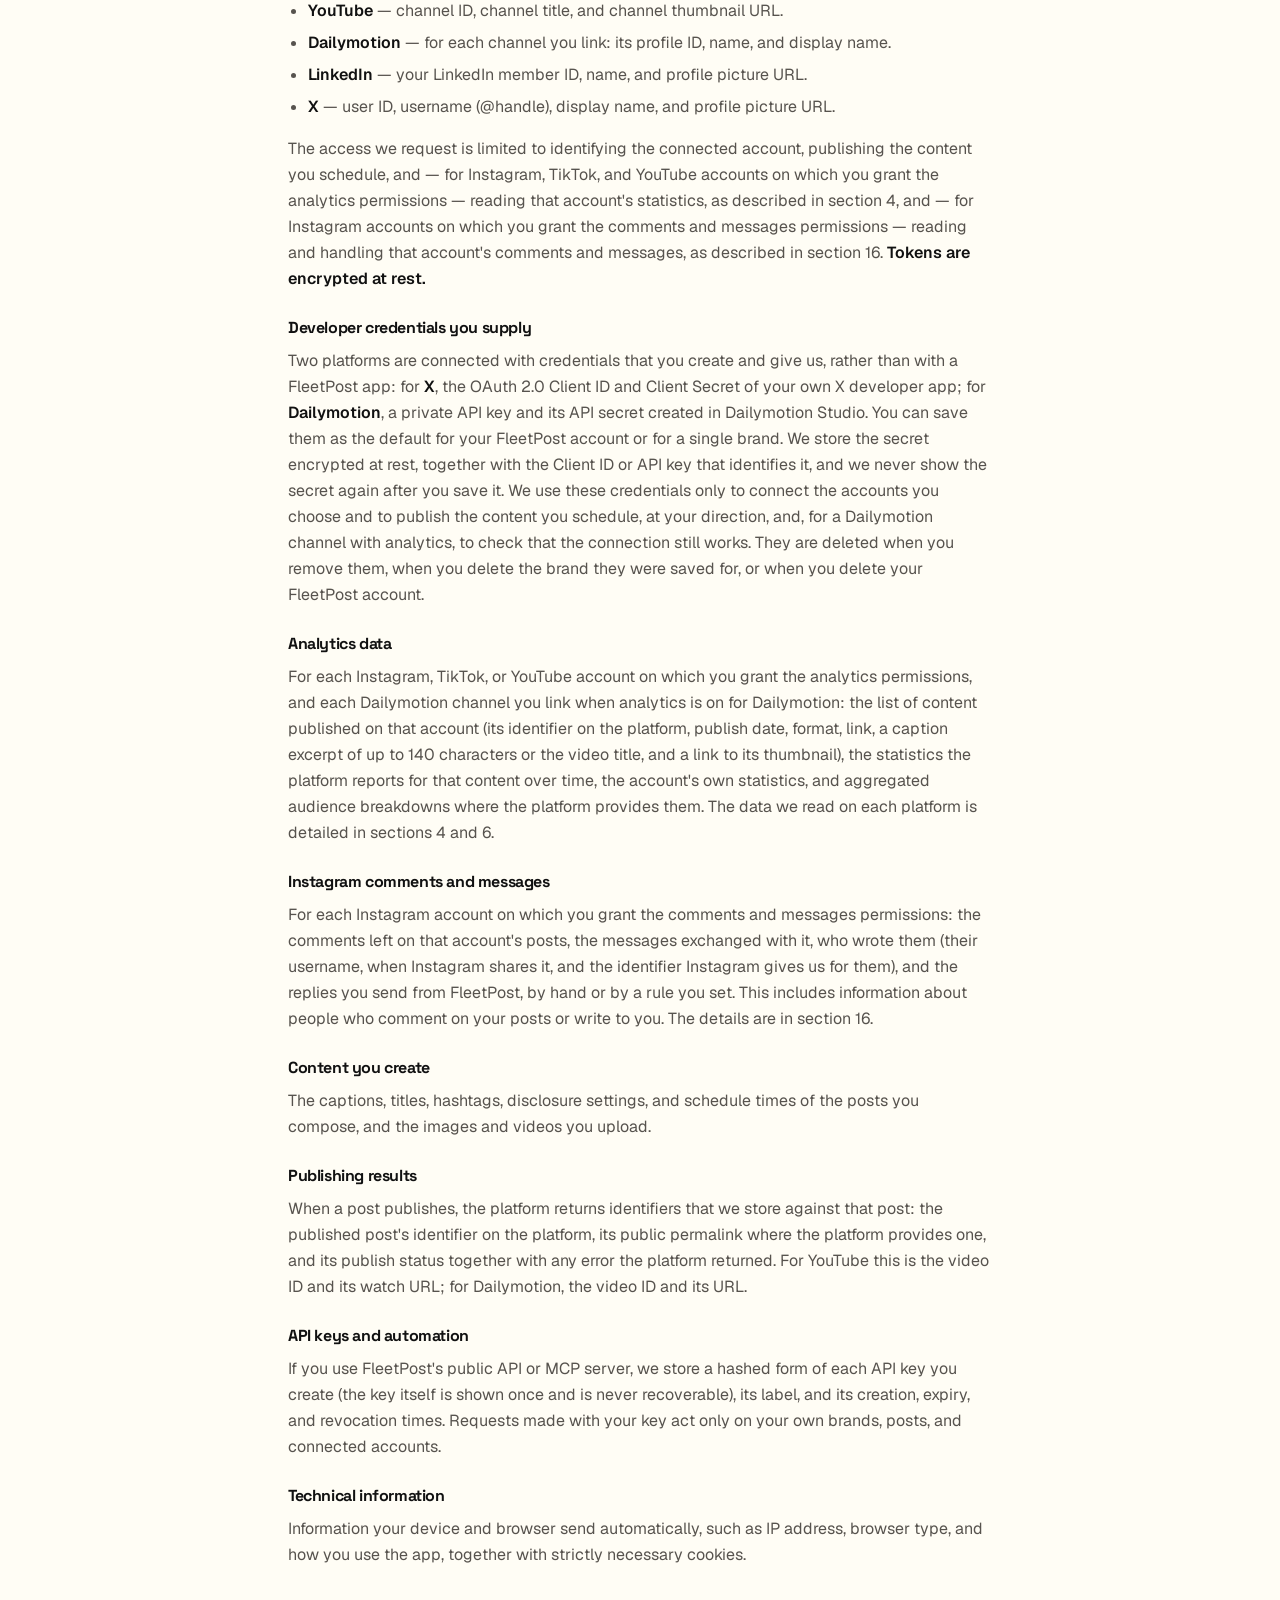
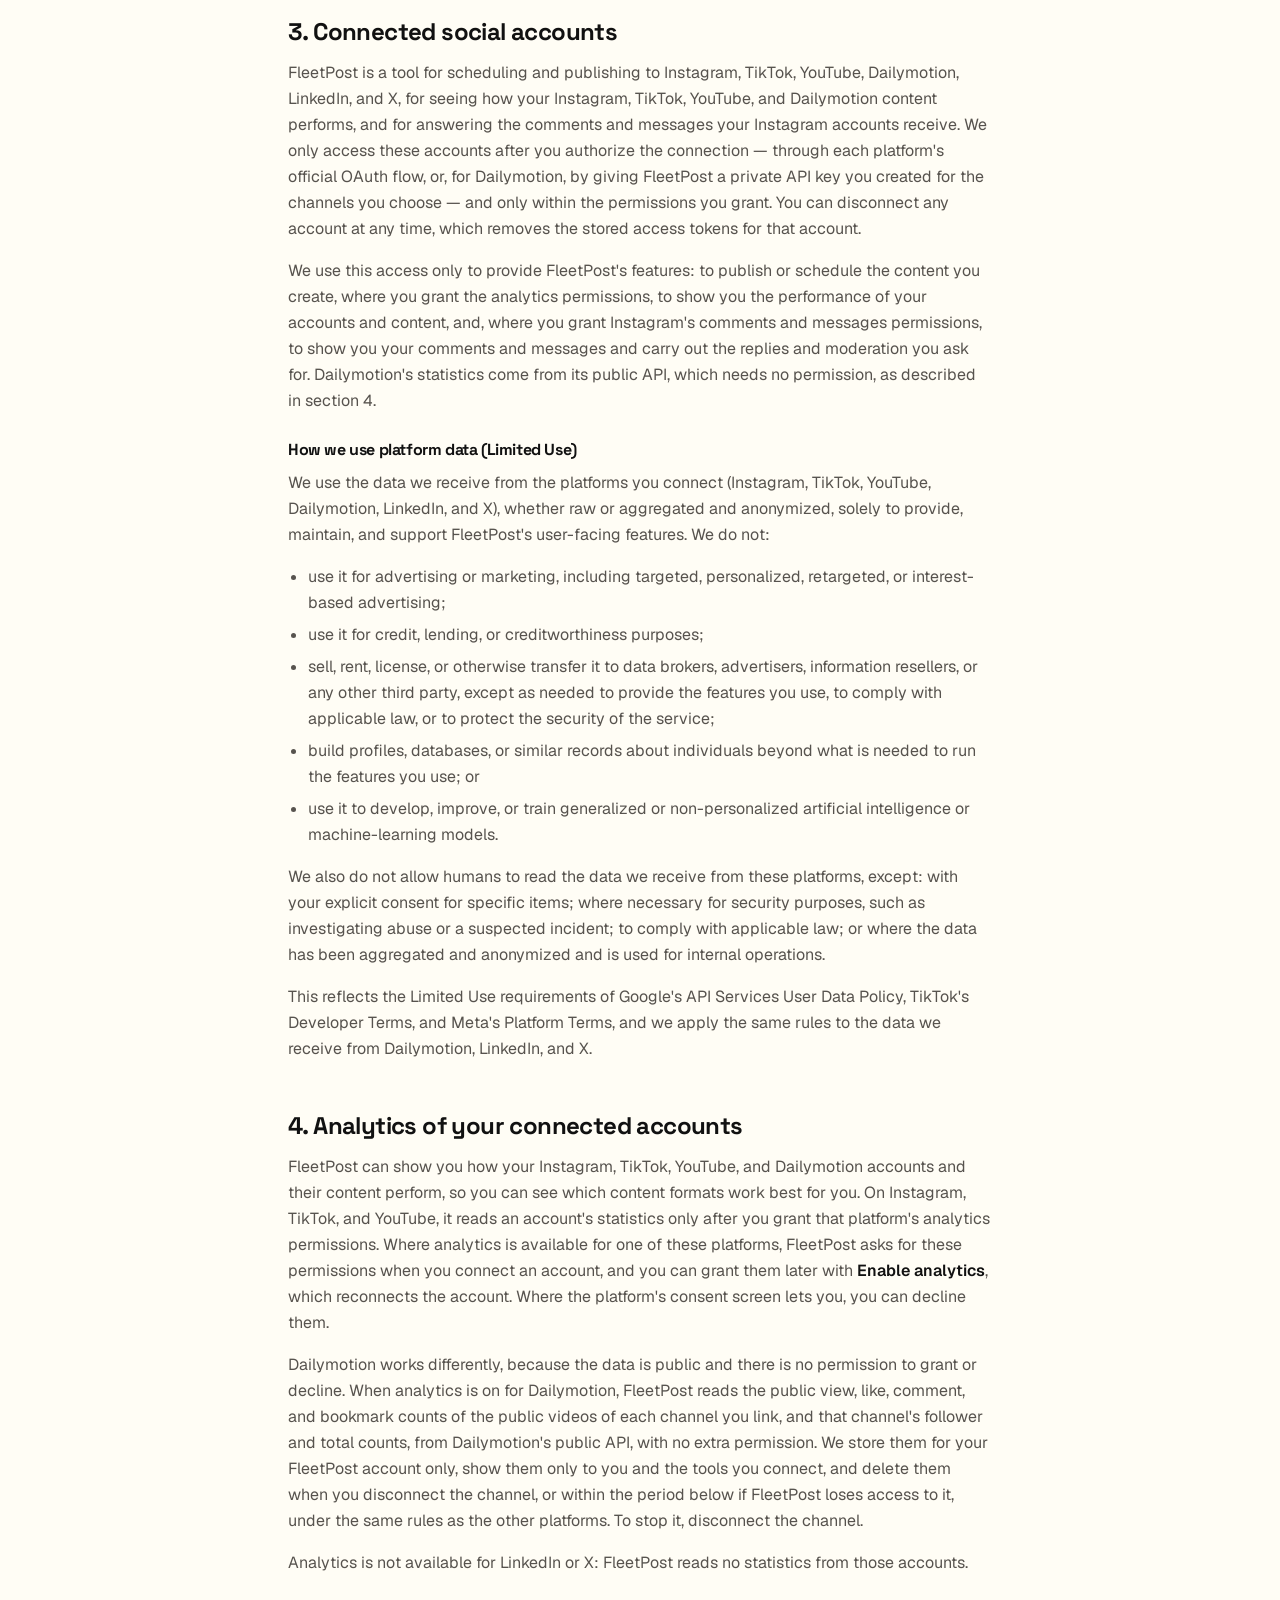
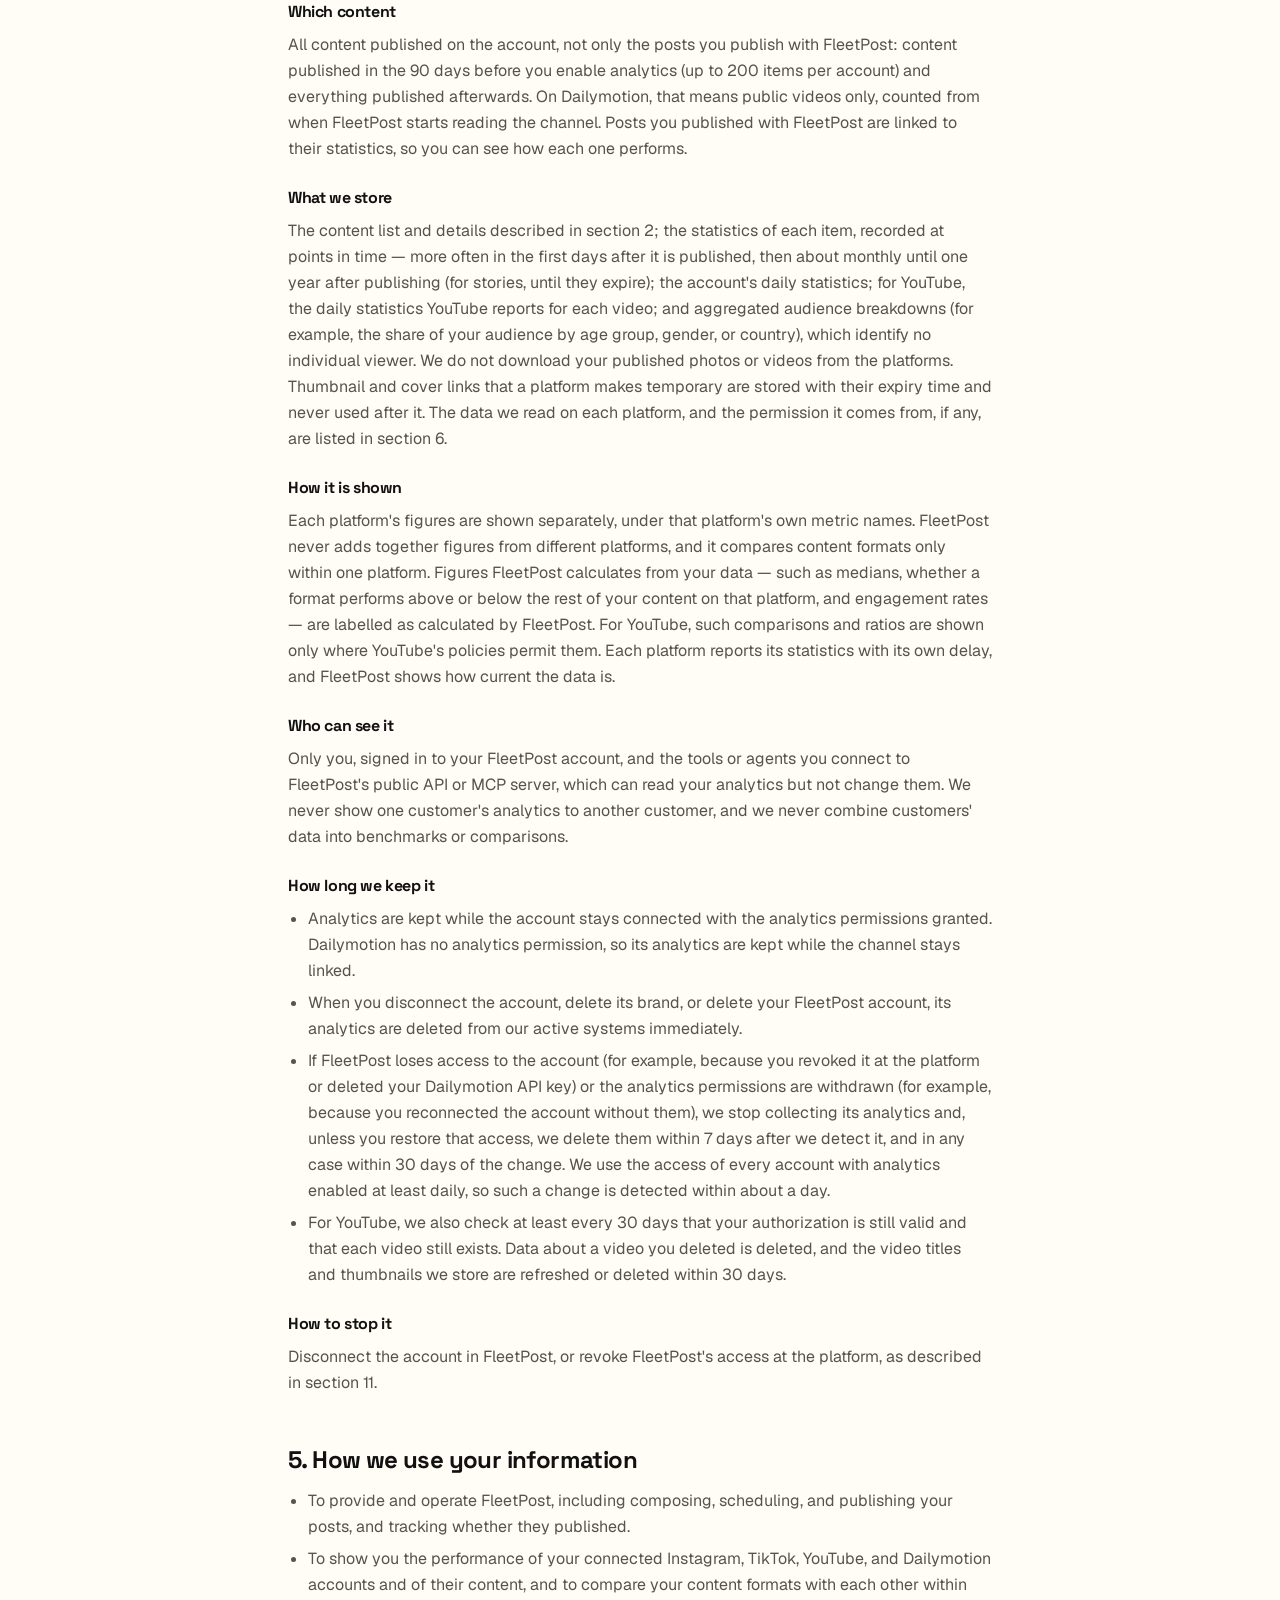
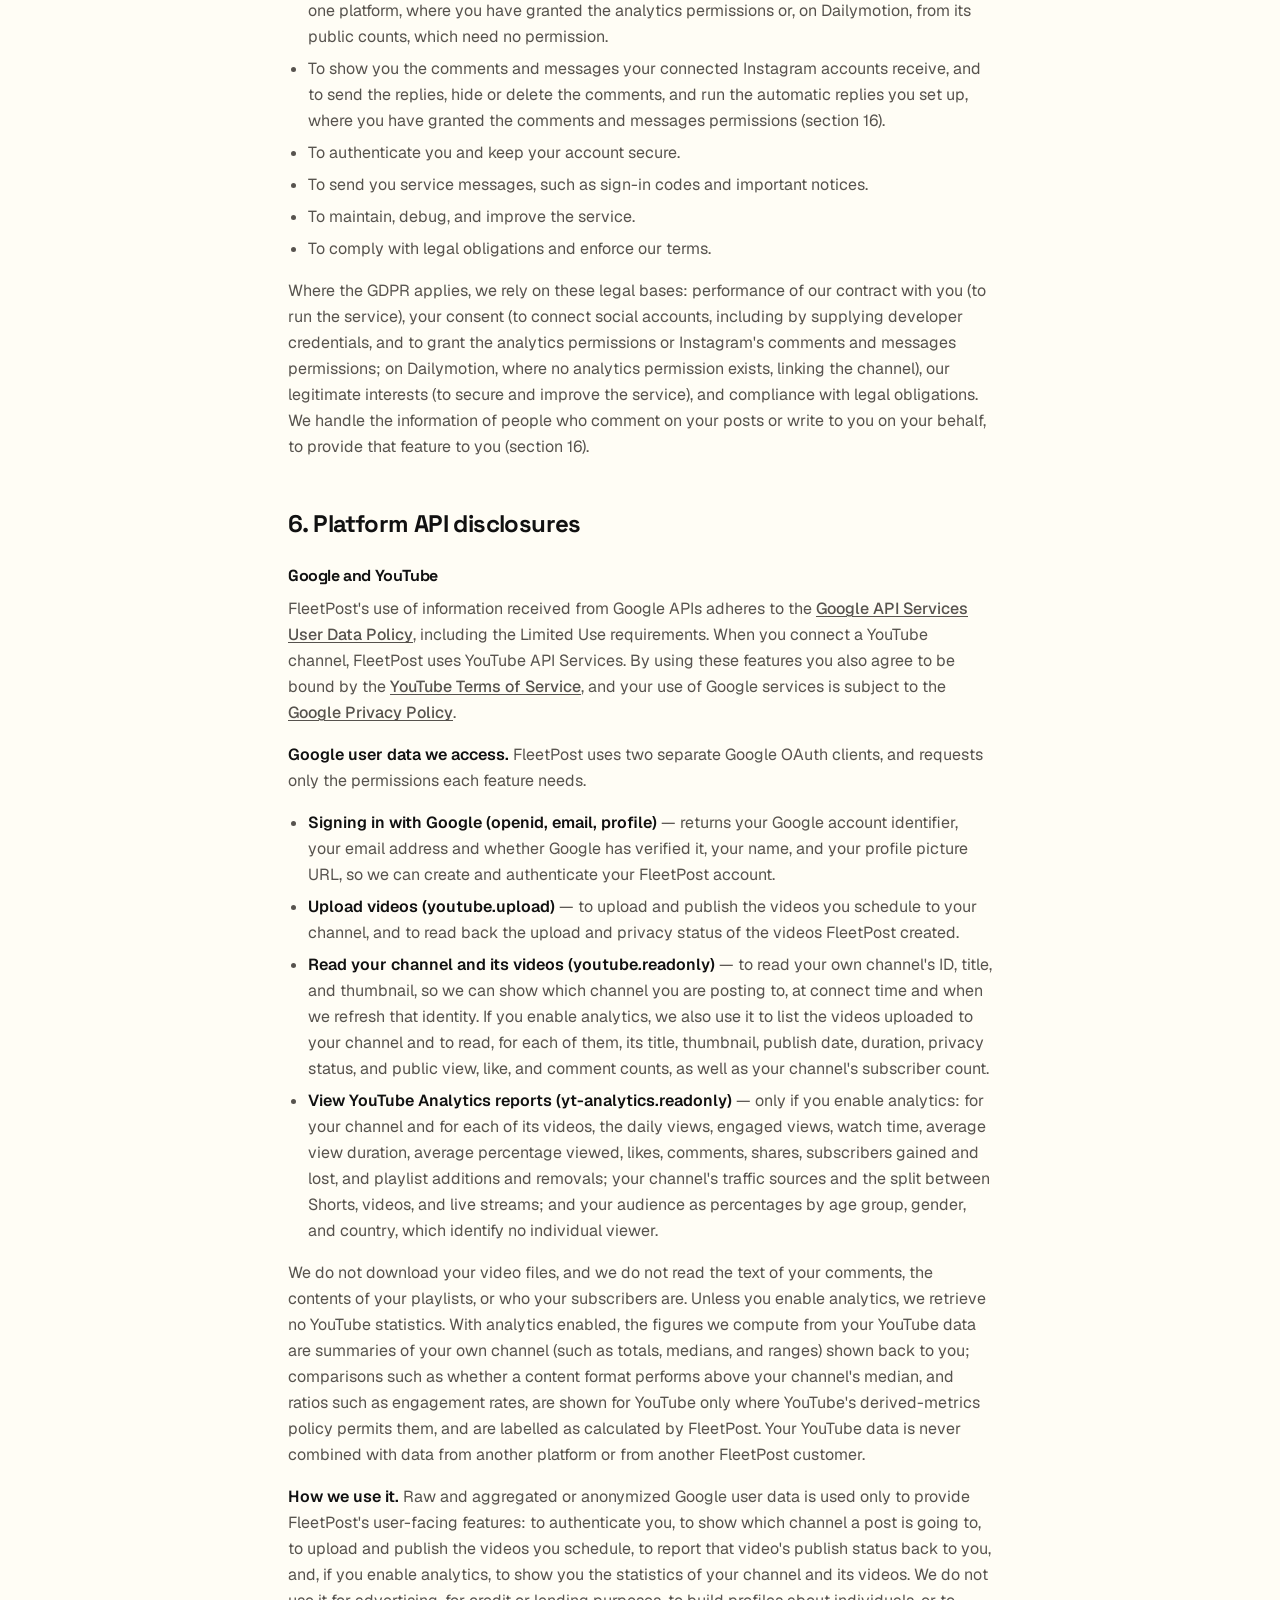
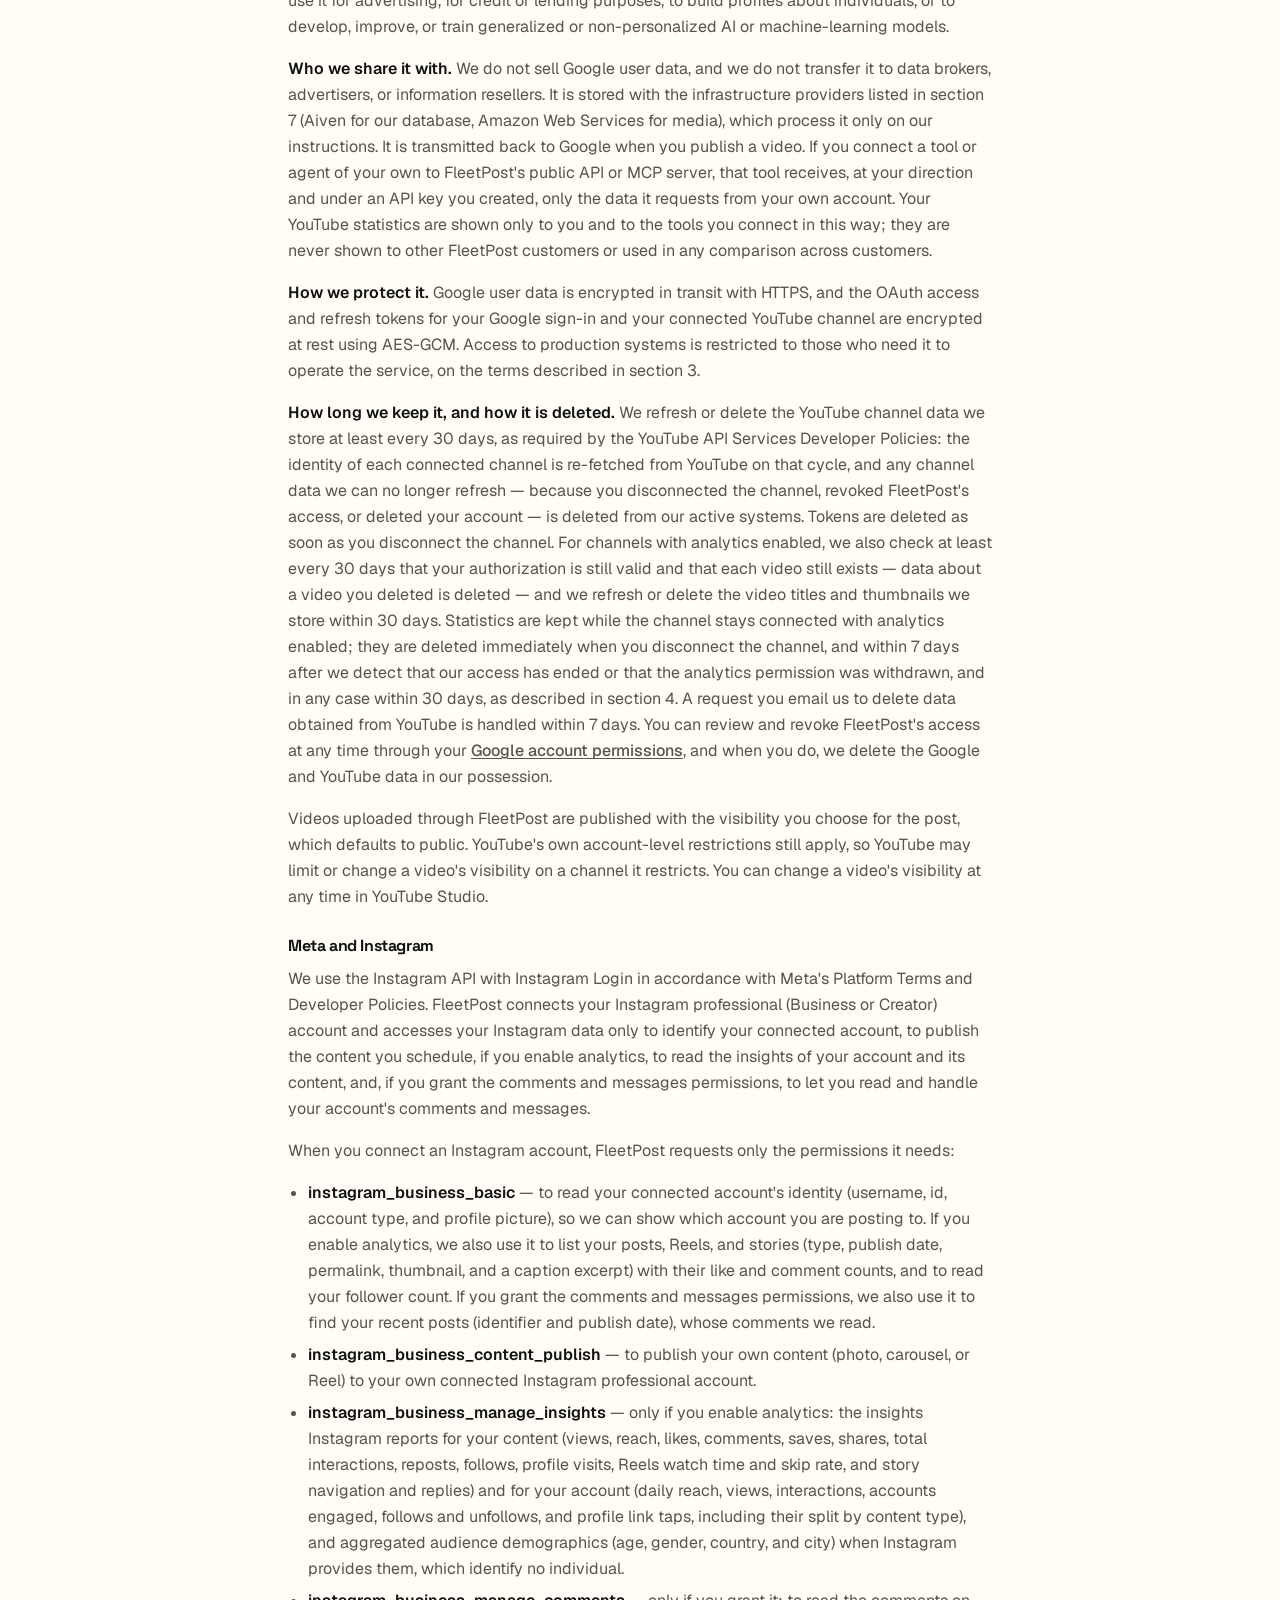
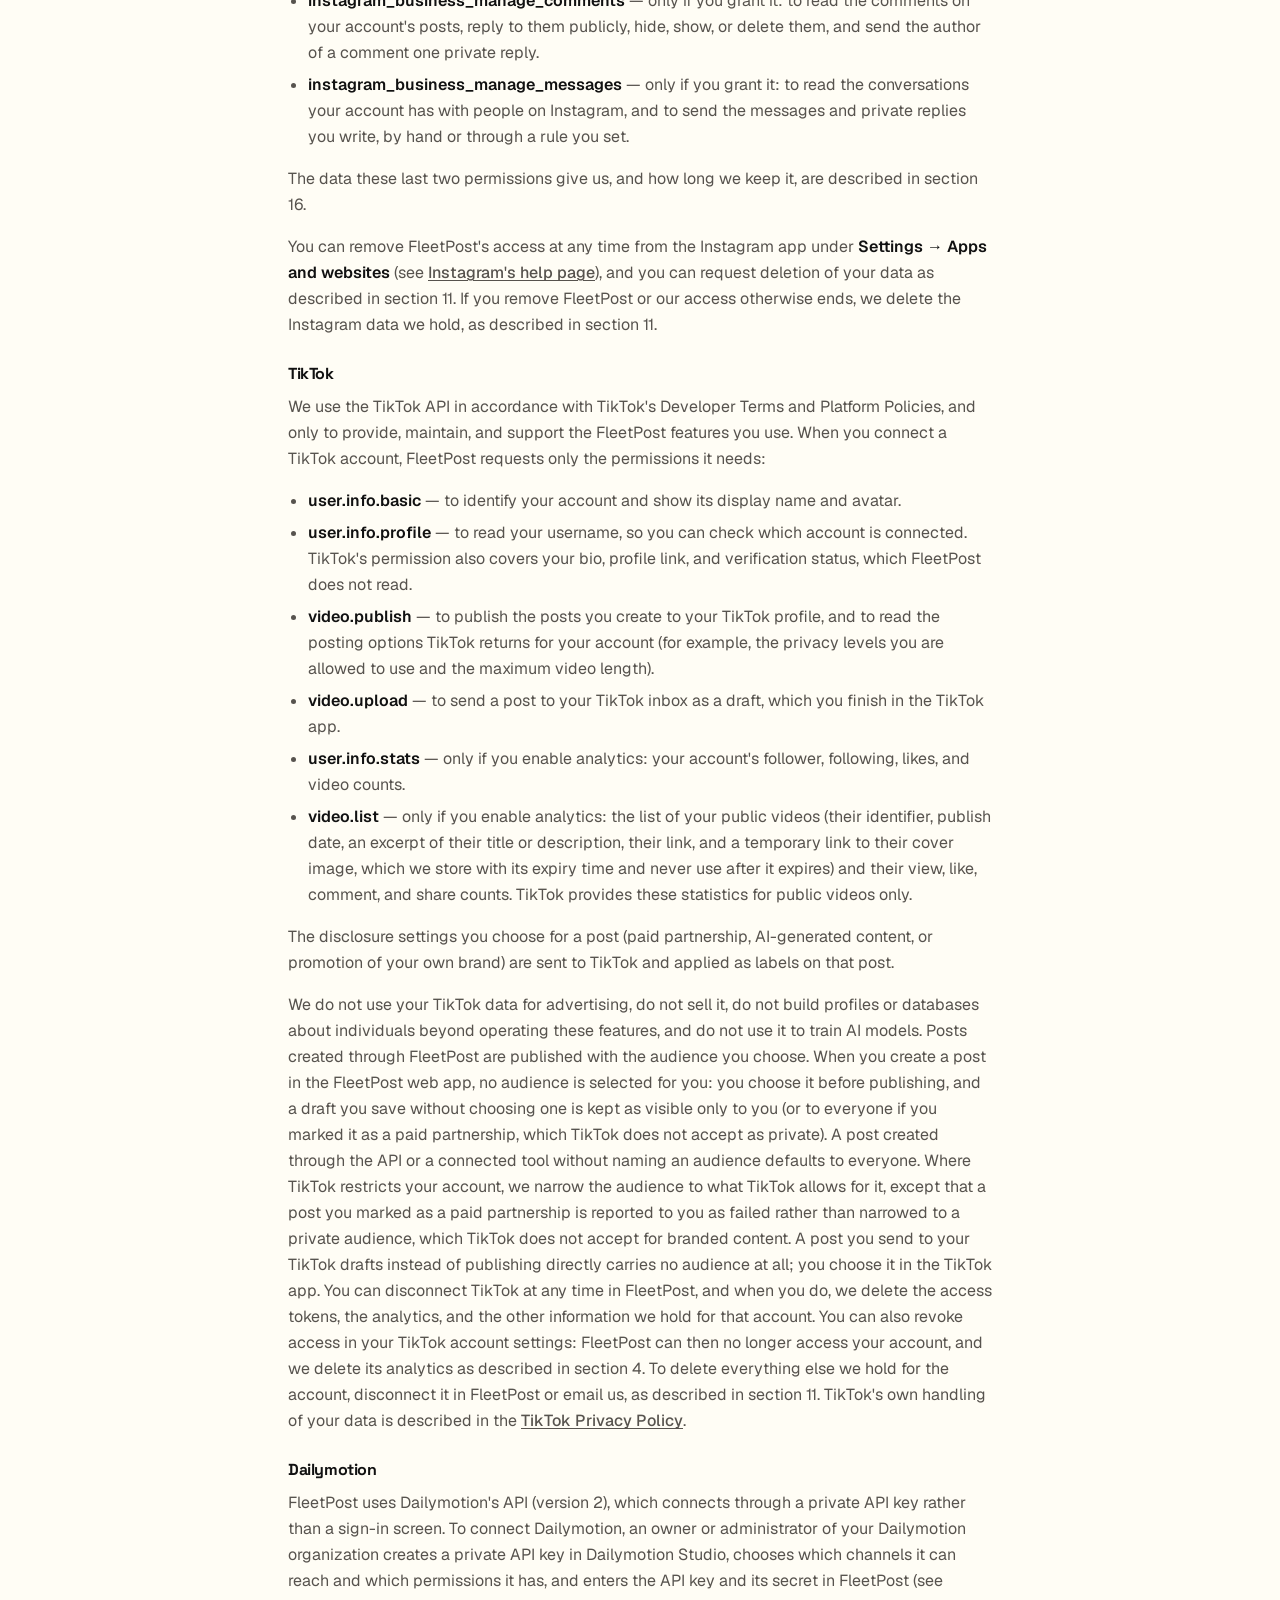
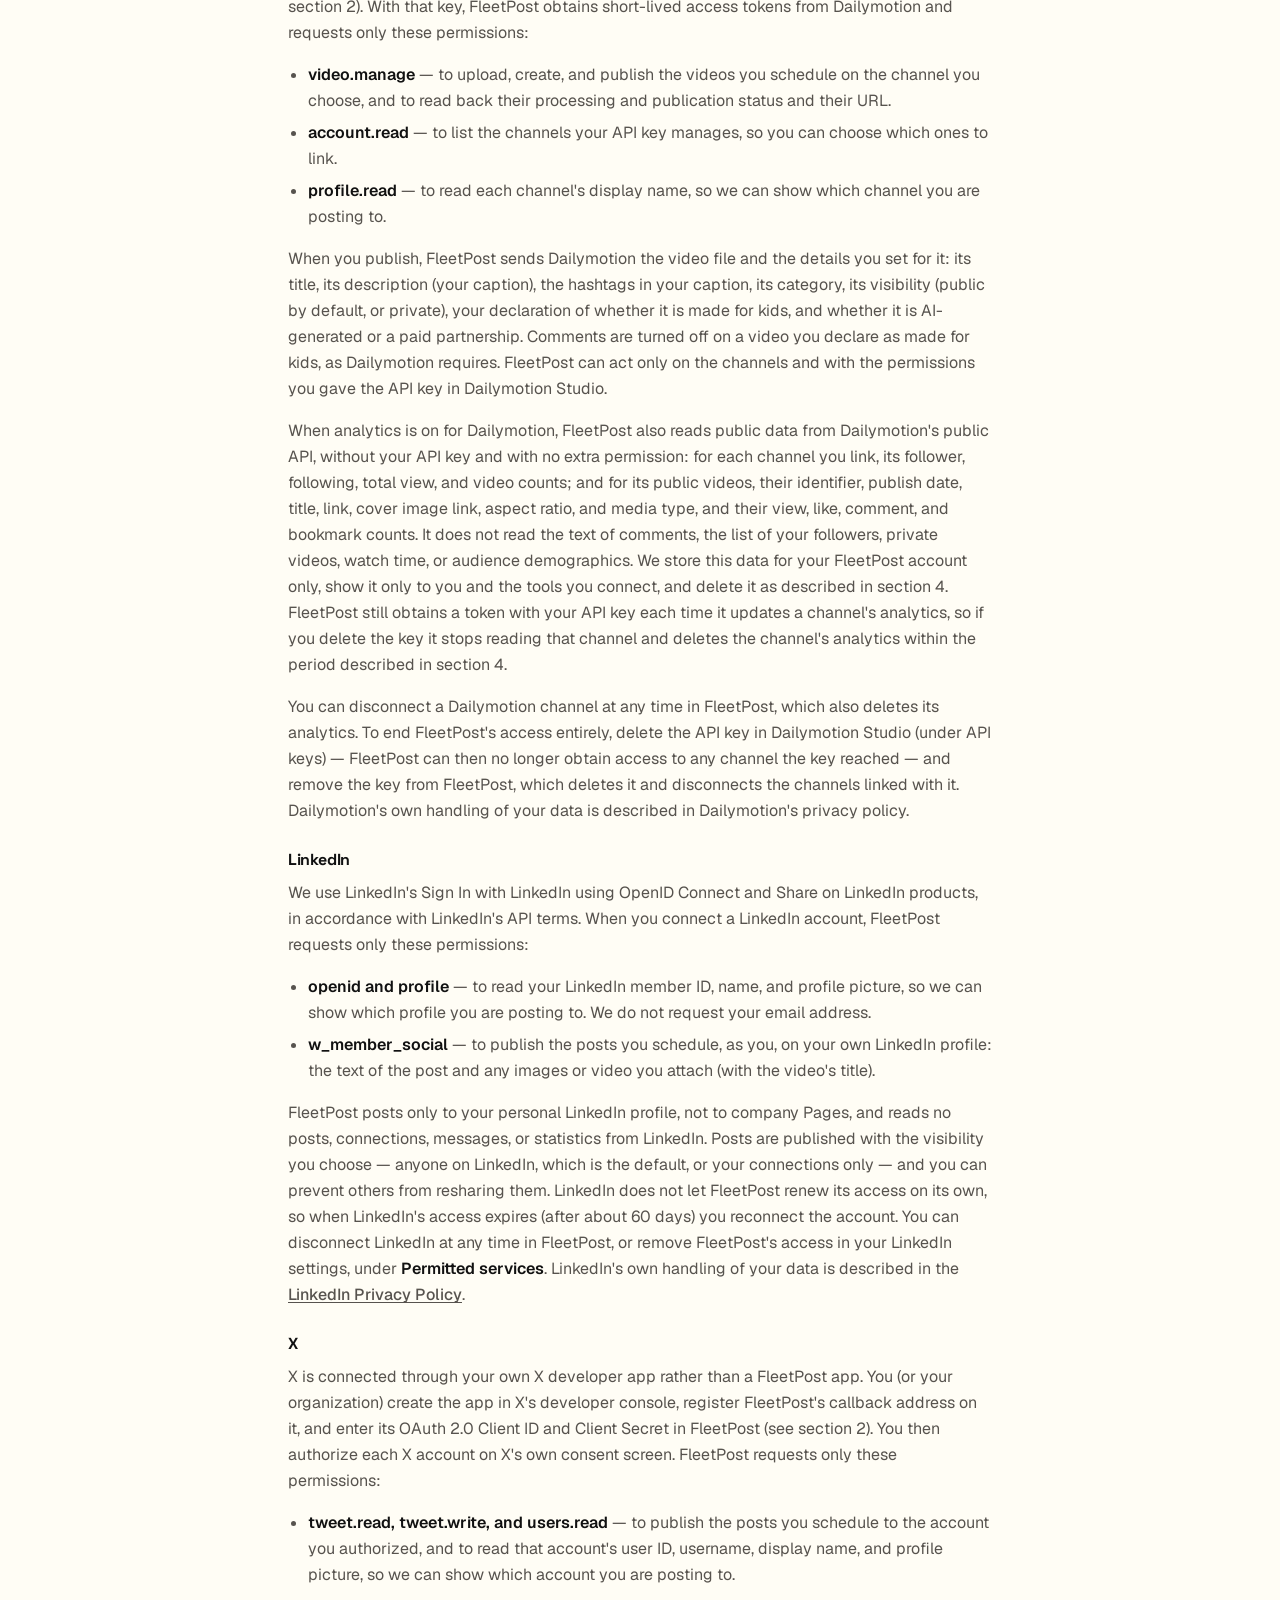
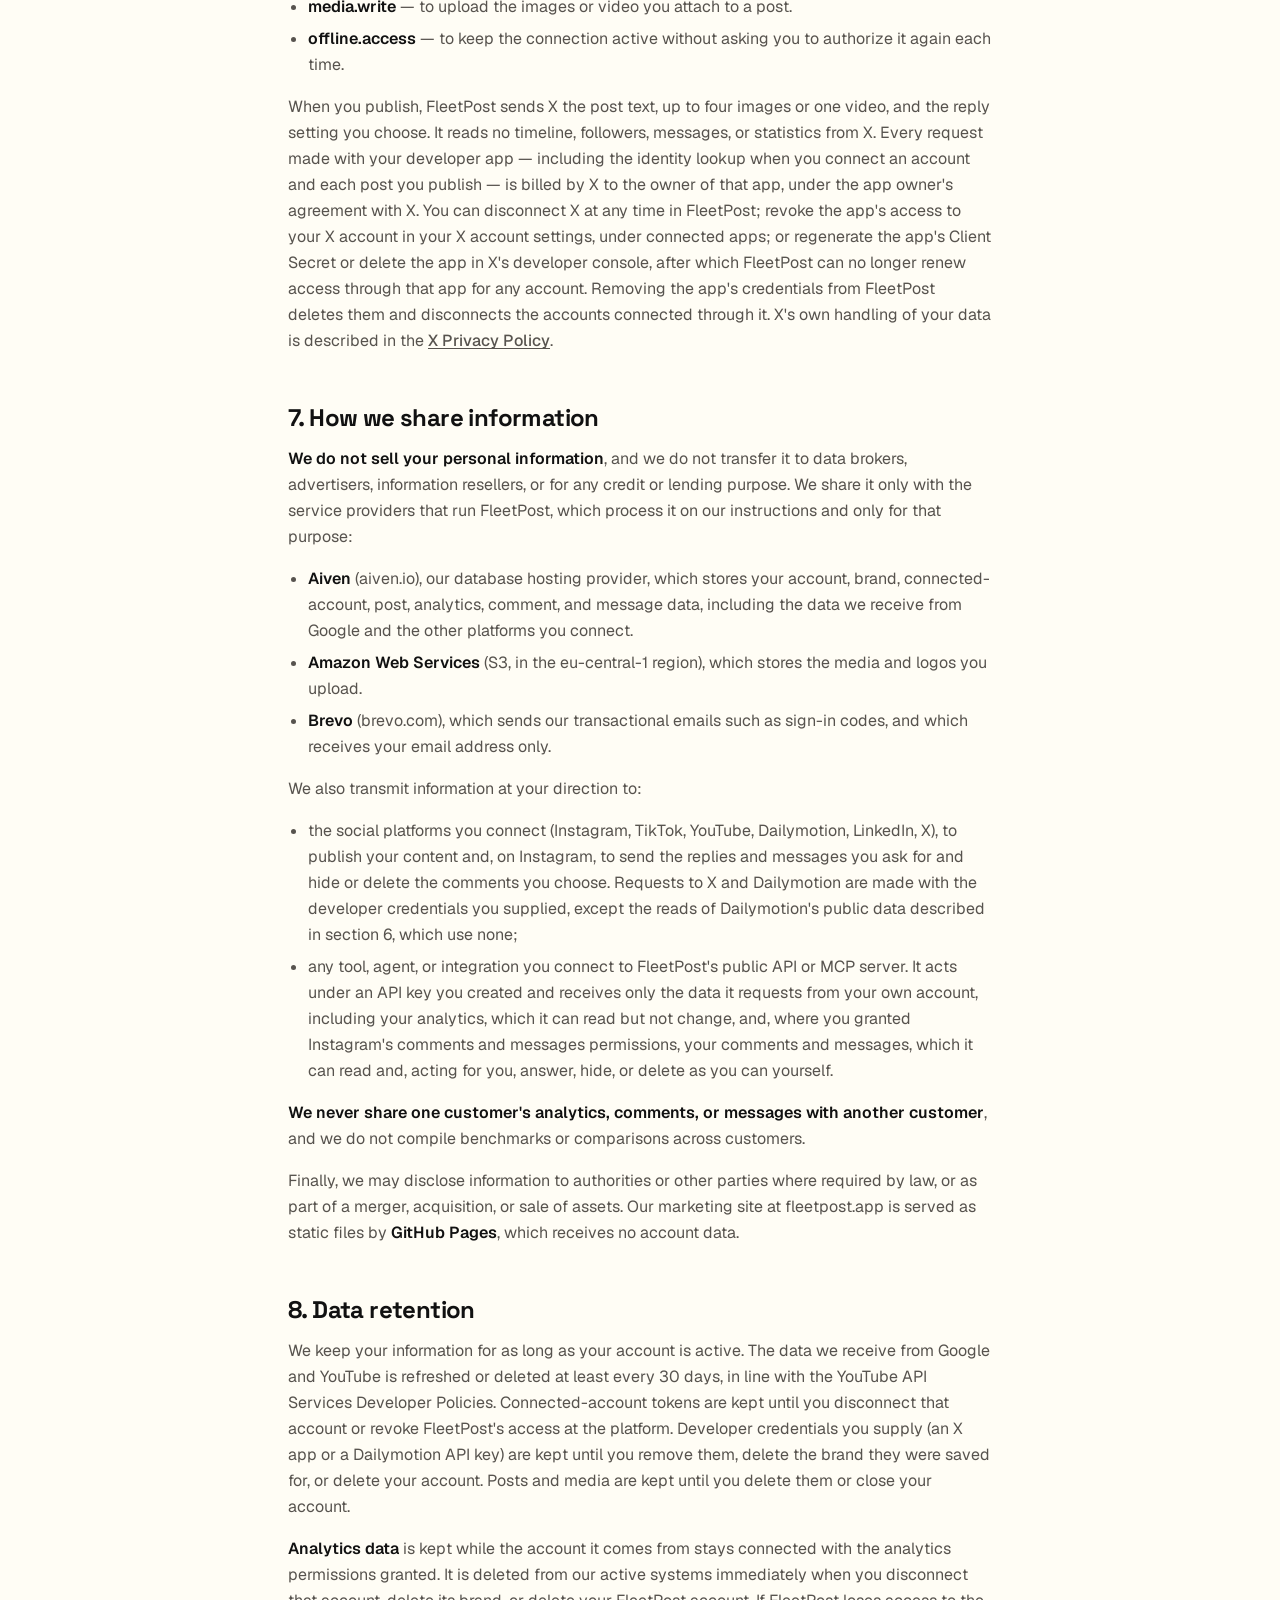
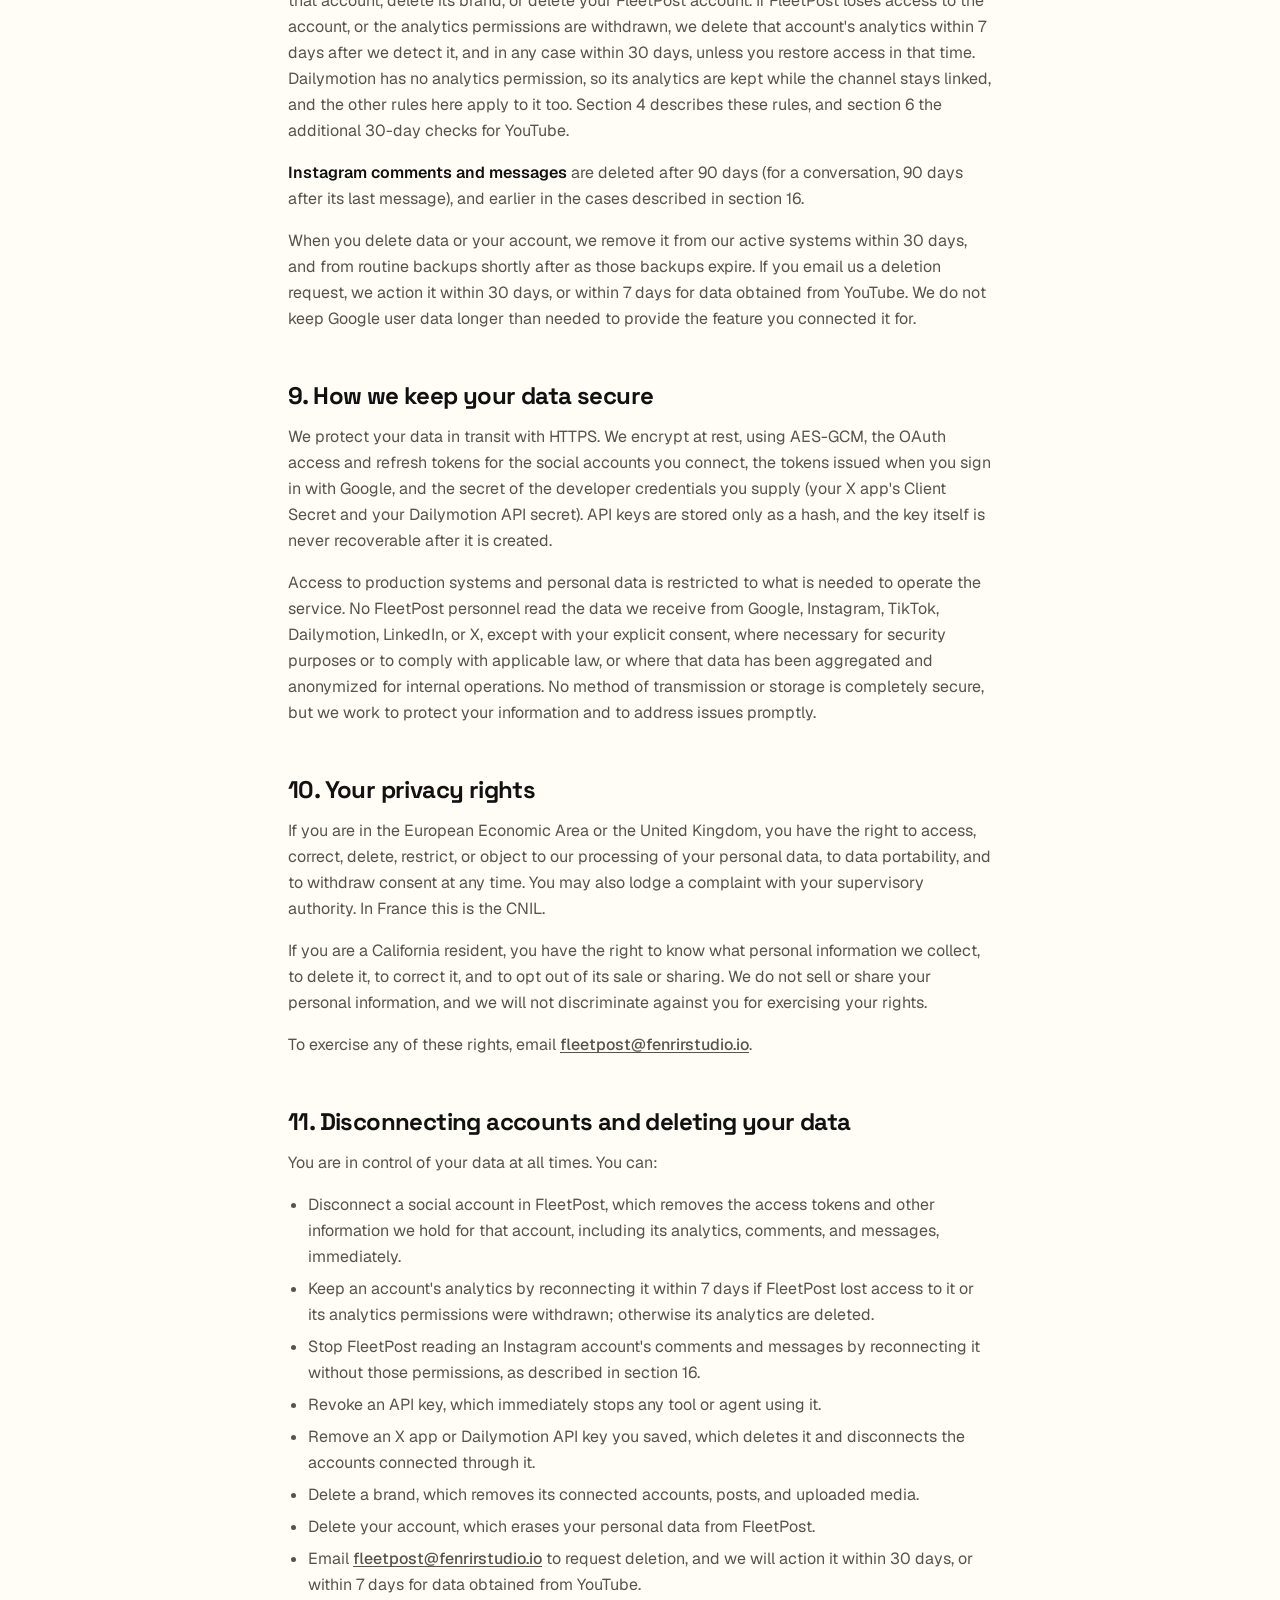
==== commit 488df82e: "deploy: Fenrir-Studio-Tech/fleetpost-monorepo@9f9fde809c9d0b1f48810d842e4a498cd99a2ca1" ====
--- a/privacy/index.html
+++ b/privacy/index.html
@@ -13,10 +13,10 @@
       name="description"
       content="How FleetPost collects, uses, and protects your data, including the Instagram, TikTok, YouTube, Dailymotion, LinkedIn, and X accounts you connect."
     />
-    <script type="module" crossorigin src="/assets/privacy-DtDsJmht.js"></script>
-    <link rel="modulepreload" crossorigin href="/assets/site-nav-DZW9mRpB.js">
-    <link rel="modulepreload" crossorigin href="/assets/legal-layout-CZ5TDXZ_.js">
-    <link rel="stylesheet" crossorigin href="/assets/site-nav-84VPkaaY.css">
+    <script type="module" crossorigin src="/assets/privacy-ByA-t_P5.js"></script>
+    <link rel="modulepreload" crossorigin href="/assets/site-nav-8UxXhkFw.js">
+    <link rel="modulepreload" crossorigin href="/assets/legal-layout-Cx6O5ue7.js">
+    <link rel="stylesheet" crossorigin href="/assets/site-nav-BeaxGtgC.css">
   </head>
   <body>
     <div id="root"></div>
